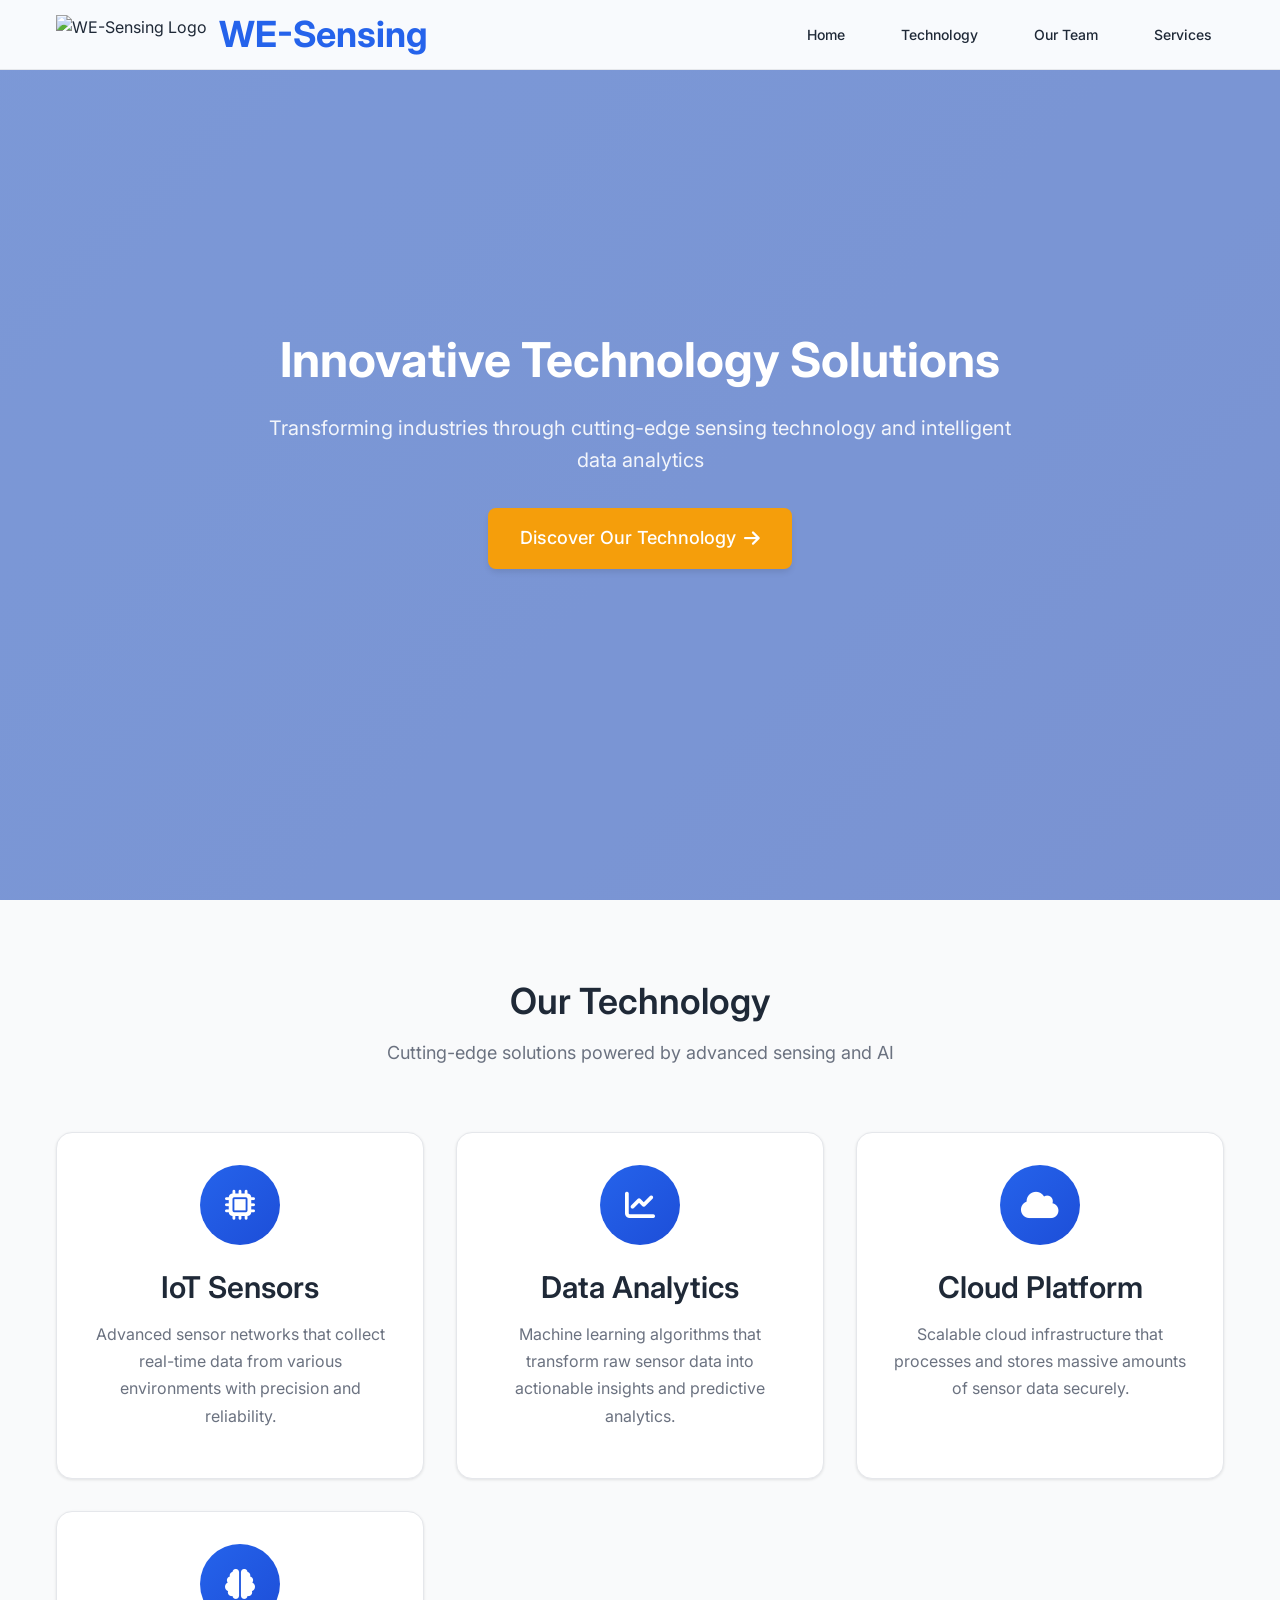
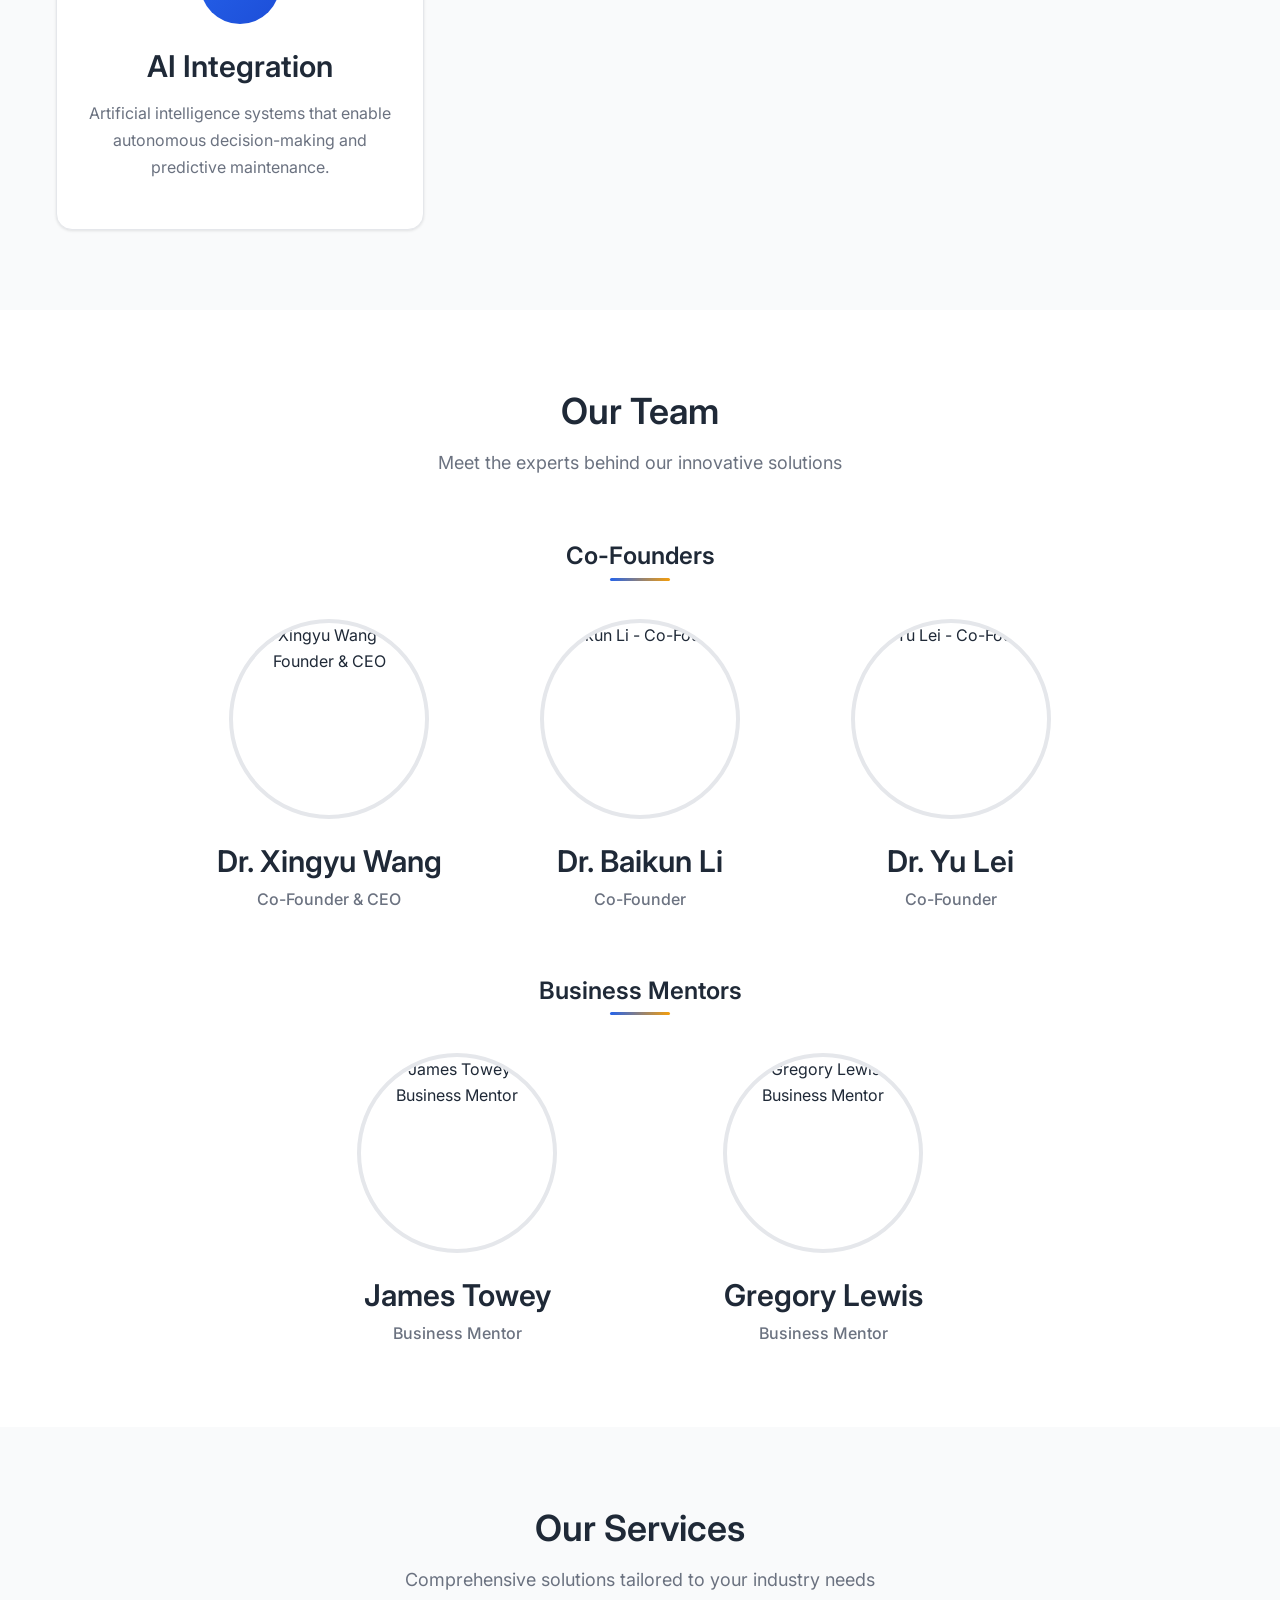
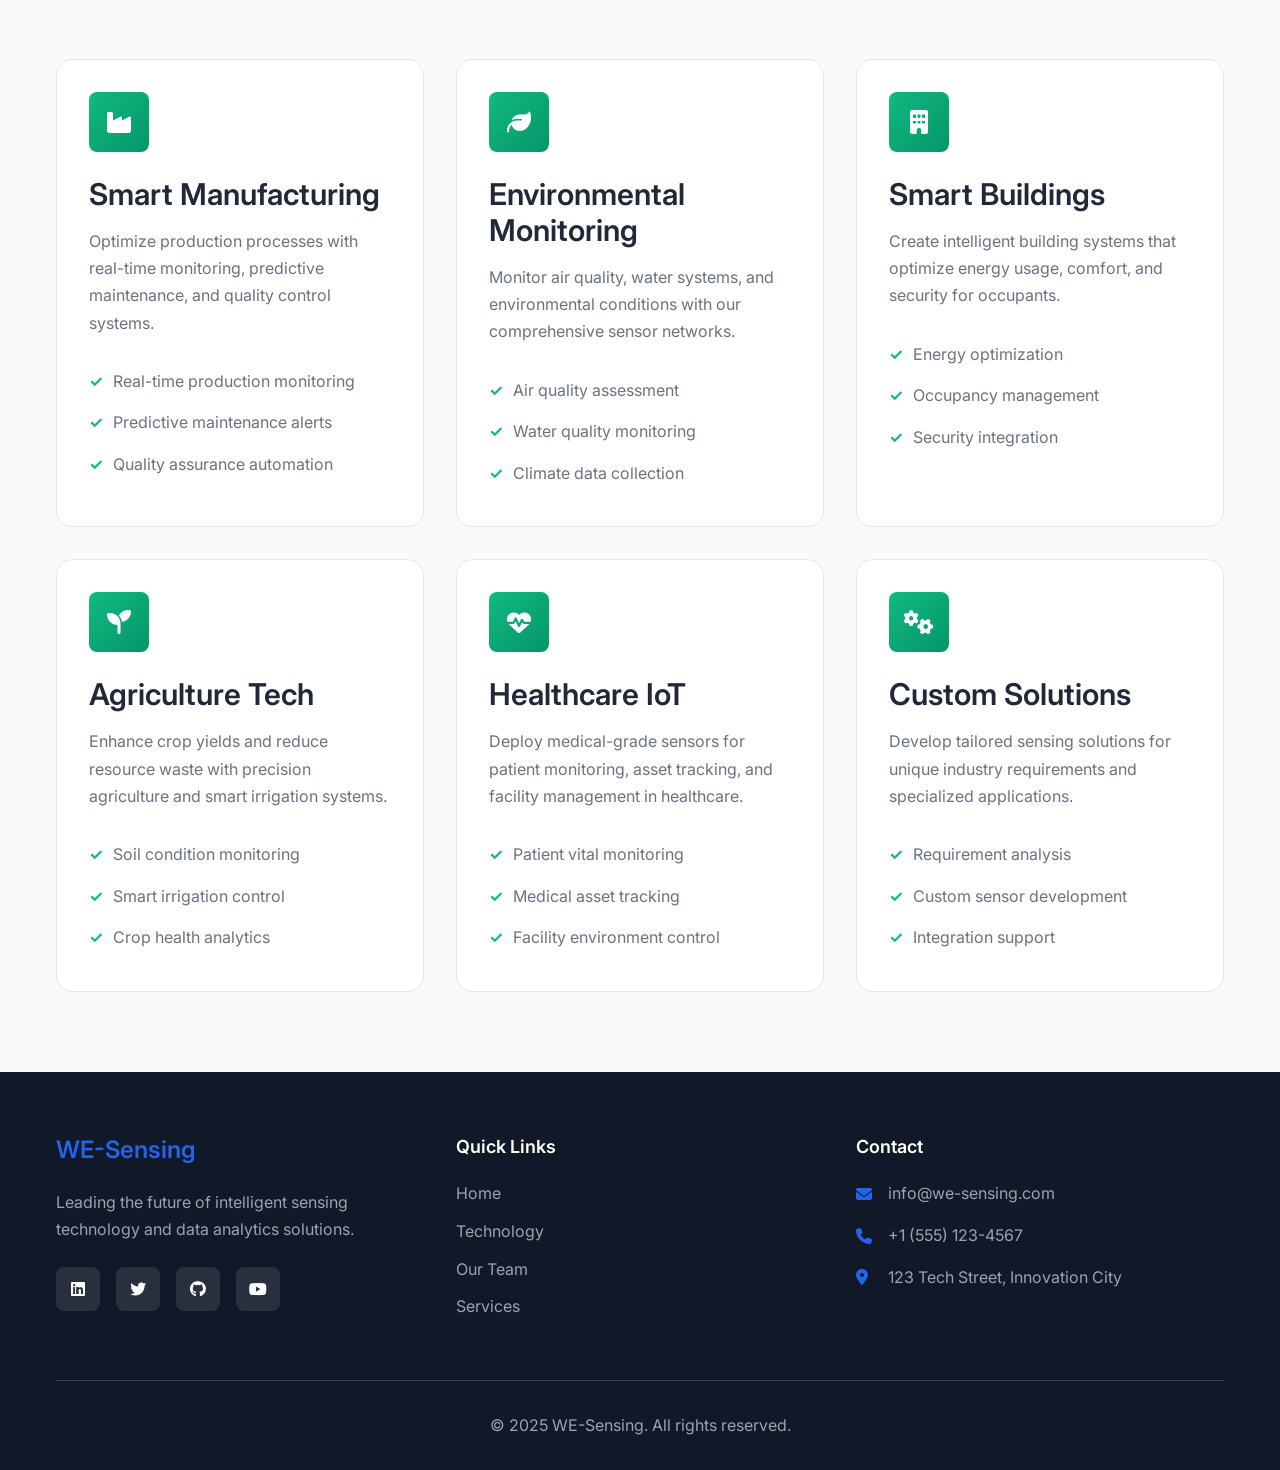
==== index.html @ c6d47afd "WE-Sensing Website First Version" ====
<!DOCTYPE html>
<html lang="en">
<head>
    <!-- Meta tags for responsive design and SEO -->
    <meta charset="UTF-8">
    <meta name="viewport" content="width=device-width, initial-scale=1.0">
    <meta name="description" content="Modern responsive website showcasing technology, team, and services">
    <title>WE-Sensing - Modern Technology Solutions</title>
    
    <!-- Google Fonts for modern typography -->
    <link rel="preconnect" href="https://fonts.googleapis.com">
    <link rel="preconnect" href="https://fonts.gstatic.com" crossorigin>
    <link href="https://fonts.googleapis.com/css2?family=Inter:wght@300;400;500;600;700&display=swap" rel="stylesheet">
    
    <!-- Font Awesome for icons -->
    <link rel="stylesheet" href="https://cdnjs.cloudflare.com/ajax/libs/font-awesome/6.4.0/css/all.min.css">
    
    <!-- Link to external CSS file -->
    <link rel="stylesheet" href="style.css">
</head>
<body>
    <!-- Sticky Navigation Header -->
    <header class="header" id="header">
        <nav class="nav">
            <!-- Logo/Brand with Image -->
            <div class="nav__logo">
                <img src="logo.png" alt="WE-Sensing Logo" class="nav__logo-image">
                <h2>WE-Sensing</h2>
            </div>
            
            <!-- Navigation Menu -->
            <ul class="nav__menu" id="nav-menu">
                <li class="nav__item">
                    <a href="#home" class="nav__link">Home</a>
                </li>
                <li class="nav__item">
                    <a href="#technology" class="nav__link">Technology</a>
                </li>
                <li class="nav__item">
                    <a href="#team" class="nav__link">Our Team</a>
                </li>
                <li class="nav__item">
                    <a href="#services" class="nav__link">Services</a>
                </li>
            </ul>
            
            <!-- Mobile hamburger menu toggle -->
            <div class="nav__toggle" id="nav-toggle">
                <i class="fas fa-bars"></i>
            </div>
        </nav>
    </header>

    <!-- Main Content -->
    <main class="main">
        <!-- Hero Section with Custom Background -->
        <section class="hero" id="home">
            <!-- Parallax background container with custom image -->
            <div class="hero__bg">
                <!-- Custom background image - replace background_img1.png with your preferred image -->
                <div class="hero__bg-image"></div>
            </div>
            
            <!-- Hero content overlay -->
            <div class="hero__content">
                <div class="hero__text">
                    <h1 class="hero__title">
                        Innovative Technology Solutions
                    </h1>
                    <p class="hero__subtitle">
                        Transforming industries through cutting-edge sensing technology and intelligent data analytics
                    </p>
                    <a href="#technology" class="hero__cta btn">
                        Discover Our Technology
                        <i class="fas fa-arrow-right"></i>
                    </a>
                </div>
            </div>
        </section>

        <!-- Technology Section -->
        <section class="technology section" id="technology">
            <div class="container">
                <!-- Section header -->
                <div class="section__header">
                    <h2 class="section__title">Our Technology</h2>
                    <p class="section__subtitle">
                        Cutting-edge solutions powered by advanced sensing and AI
                    </p>
                </div>
                
                <!-- Technology cards grid -->
                <div class="technology__grid">
                    <!-- Card 1: IoT Sensors -->
                    <div class="technology__card">
                        <div class="technology__icon">
                            <i class="fas fa-microchip"></i>
                        </div>
                        <h3 class="technology__title">IoT Sensors</h3>
                        <p class="technology__description">
                            Advanced sensor networks that collect real-time data from various environments with precision and reliability.
                        </p>
                    </div>
                    
                    <!-- Card 2: Data Analytics -->
                    <div class="technology__card">
                        <div class="technology__icon">
                            <i class="fas fa-chart-line"></i>
                        </div>
                        <h3 class="technology__title">Data Analytics</h3>
                        <p class="technology__description">
                            Machine learning algorithms that transform raw sensor data into actionable insights and predictive analytics.
                        </p>
                    </div>
                    
                    <!-- Card 3: Cloud Platform -->
                    <div class="technology__card">
                        <div class="technology__icon">
                            <i class="fas fa-cloud"></i>
                        </div>
                        <h3 class="technology__title">Cloud Platform</h3>
                        <p class="technology__description">
                            Scalable cloud infrastructure that processes and stores massive amounts of sensor data securely.
                        </p>
                    </div>
                    
                    <!-- Card 4: AI Integration -->
                    <div class="technology__card">
                        <div class="technology__icon">
                            <i class="fas fa-brain"></i>
                        </div>
                        <h3 class="technology__title">AI Integration</h3>
                        <p class="technology__description">
                            Artificial intelligence systems that enable autonomous decision-making and predictive maintenance.
                        </p>
                    </div>
                </div>
            </div>
        </section>

        <!-- Our Team Section with Updated Layout -->
        <section class="team section" id="team">
            <div class="container">
                <!-- Section header -->
                <div class="section__header">
                    <h2 class="section__title">Our Team</h2>
                    <p class="section__subtitle">
                        Meet the experts behind our innovative solutions
                    </p>
                </div>
                
                <!-- Co-Founders Row -->
                <div class="team__section">
                    <h3 class="team__section-title">Co-Founders</h3>
                    <div class="team__grid team__grid--founders">
                        <!-- Co-Founder 1 -->
                        <div class="team__member">
                            <div class="team__image">
                                <!-- Replace with actual co-founder photos -->
                                <img src="xingyu.png" 
                                     alt="Dr. Xingyu Wang - Co-Founder & CEO" class="team__photo">
                                <div class="team__overlay">
                                    <div class="team__bio">
                                        <p>Xingyu, the entrepreneurial lead, unites electrochemistry expertise with a focus on commercialization, advancing validation, partnerships, and market strategies.</p>
                                        <div class="team__social">
                                            <a href="#" aria-label="LinkedIn"><i class="fab fa-linkedin"></i></a>
                                            <a href="#" aria-label="Twitter"><i class="fab fa-twitter"></i></a>
                                        </div>
                                    </div>
                                </div>
                            </div>
                            <div class="team__info">
                                <h3 class="team__name">Dr. Xingyu Wang</h3>
                                <p class="team__role">Co-Founder & CEO</p>
                            </div>
                        </div>
                        
                        <!-- Co-Founder 2 -->
                        <div class="team__member">
                            <div class="team__image">
                                <img src="baikun.png" 
                                     alt="Baikun Li - Co-Founder" class="team__photo">
                                <div class="team__overlay">
                                    <div class="team__bio">
                                        <p>A technology lead with 20+ years in electrochemical applications for environmental systems, her pioneering work in interfaces and diagnostics underpins MAANS integration in real-world water and wastewater settings.</p>
                                        <div class="team__social">
                                            <a href="#" aria-label="LinkedIn"><i class="fab fa-linkedin"></i></a>
                                            <a href="#" aria-label="GitHub"><i class="fab fa-github"></i></a>
                                        </div>
                                    </div>
                                </div>
                            </div>
                            <div class="team__info">
                                <h3 class="team__name">Dr. Baikun Li</h3>
                                <p class="team__role">Co-Founder</p>
                            </div>
                        </div>
                        
                        <!-- Co-Founder 3 -->
                        <div class="team__member">
                            <div class="team__image">
                                <img src="yulei.png" 
                                     alt="Dr. Yu Lei - Co-Founder" class="team__photo">
                                <div class="team__overlay">
                                    <div class="team__bio">
                                        <p>Technological lead with 20+ years in electrochemical sensor design, whose expertise in materials, membranes, and miniaturization drives the platform’s core innovations.</p>
                                        <div class="team__social">
                                            <a href="#" aria-label="LinkedIn"><i class="fab fa-linkedin"></i></a>
                                            <a href="#" aria-label="Twitter"><i class="fab fa-twitter"></i></a>
                                        </div>
                                    </div>
                                </div>
                            </div>
                            <div class="team__info">
                                <h3 class="team__name">Dr. Yu Lei</h3>
                                <p class="team__role">Co-Founder</p>
                            </div>
                        </div>
                    </div>
                </div>
                
                <!-- Business Mentors Row -->
                <div class="team__section">
                    <h3 class="team__section-title">Business Mentors</h3>
                    <div class="team__grid team__grid--mentors">
                        <!-- Mentor 1 -->
                        <div class="team__member">
                            <div class="team__image">
                                <img src="jim.png" 
                                     alt="James Towey - Business Mentor" class="team__photo">
                                <div class="team__overlay">
                                    <div class="team__bio">
                                        <p>A 25+ year finance and M&A executive, he guides WE-Sensing strategy, scaling, and commercialization.</p>
                                        <div class="team__social">
                                            <a href="#" aria-label="LinkedIn"><i class="fab fa-linkedin"></i></a>
                                            <a href="#" aria-label="Twitter"><i class="fab fa-twitter"></i></a>
                                        </div>
                                    </div>
                                </div>
                            </div>
                            <div class="team__info">
                                <h3 class="team__name">James Towey</h3>
                                <p class="team__role">Business Mentor</p>
                            </div>
                        </div>
                        
                        <!-- Mentor 2 -->
                        <div class="team__member">
                            <div class="team__image">
                                <img src="greg.png" 
                                     alt="Gregory Lewis - Business Mentor" class="team__photo">
                                <div class="team__overlay">
                                    <div class="team__bio">
                                        <p>A finance and strategy executive with 25+ years in corporate development and FP&A, Greg leverages CFO and senior roles in water and cleantech to steer MAANS’s financial planning, risk management, and scalable growth.</p>
                                        <div class="team__social">
                                            <a href="#" aria-label="LinkedIn"><i class="fab fa-linkedin"></i></a>
                                            <a href="#" aria-label="ResearchGate"><i class="fab fa-researchgate"></i></a>
                                        </div>
                                    </div>
                                </div>
                            </div>
                            <div class="team__info">
                                <h3 class="team__name">Gregory Lewis</h3>
                                <p class="team__role">Business Mentor</p>
                            </div>
                        </div>
                    </div>
                </div>
            </div>
        </section>

        <!-- Services Section -->
        <section class="services section" id="services">
            <div class="container">
                <!-- Section header -->
                <div class="section__header">
                    <h2 class="section__title">Our Services</h2>
                    <p class="section__subtitle">
                        Comprehensive solutions tailored to your industry needs
                    </p>
                </div>
                
                <!-- Services grid -->
                <div class="services__grid">
                    <!-- Service 1: Smart Manufacturing -->
                    <div class="services__item">
                        <div class="services__icon">
                            <i class="fas fa-industry"></i>
                        </div>
                        <h3 class="services__title">Smart Manufacturing</h3>
                        <p class="services__description">
                            Optimize production processes with real-time monitoring, predictive maintenance, and quality control systems.
                        </p>
                        <ul class="services__features">
                            <li>Real-time production monitoring</li>
                            <li>Predictive maintenance alerts</li>
                            <li>Quality assurance automation</li>
                        </ul>
                    </div>
                    
                    <!-- Service 2: Environmental Monitoring -->
                    <div class="services__item">
                        <div class="services__icon">
                            <i class="fas fa-leaf"></i>
                        </div>
                        <h3 class="services__title">Environmental Monitoring</h3>
                        <p class="services__description">
                            Monitor air quality, water systems, and environmental conditions with our comprehensive sensor networks.
                        </p>
                        <ul class="services__features">
                            <li>Air quality assessment</li>
                            <li>Water quality monitoring</li>
                            <li>Climate data collection</li>
                        </ul>
                    </div>
                    
                    <!-- Service 3: Smart Buildings -->
                    <div class="services__item">
                        <div class="services__icon">
                            <i class="fas fa-building"></i>
                        </div>
                        <h3 class="services__title">Smart Buildings</h3>
                        <p class="services__description">
                            Create intelligent building systems that optimize energy usage, comfort, and security for occupants.
                        </p>
                        <ul class="services__features">
                            <li>Energy optimization</li>
                            <li>Occupancy management</li>
                            <li>Security integration</li>
                        </ul>
                    </div>
                    
                    <!-- Service 4: Agriculture Tech -->
                    <div class="services__item">
                        <div class="services__icon">
                            <i class="fas fa-seedling"></i>
                        </div>
                        <h3 class="services__title">Agriculture Tech</h3>
                        <p class="services__description">
                            Enhance crop yields and reduce resource waste with precision agriculture and smart irrigation systems.
                        </p>
                        <ul class="services__features">
                            <li>Soil condition monitoring</li>
                            <li>Smart irrigation control</li>
                            <li>Crop health analytics</li>
                        </ul>
                    </div>
                    
                    <!-- Service 5: Healthcare IoT -->
                    <div class="services__item">
                        <div class="services__icon">
                            <i class="fas fa-heartbeat"></i>
                        </div>
                        <h3 class="services__title">Healthcare IoT</h3>
                        <p class="services__description">
                            Deploy medical-grade sensors for patient monitoring, asset tracking, and facility management in healthcare.
                        </p>
                        <ul class="services__features">
                            <li>Patient vital monitoring</li>
                            <li>Medical asset tracking</li>
                            <li>Facility environment control</li>
                        </ul>
                    </div>
                    
                    <!-- Service 6: Custom Solutions -->
                    <div class="services__item">
                        <div class="services__icon">
                            <i class="fas fa-cogs"></i>
                        </div>
                        <h3 class="services__title">Custom Solutions</h3>
                        <p class="services__description">
                            Develop tailored sensing solutions for unique industry requirements and specialized applications.
                        </p>
                        <ul class="services__features">
                            <li>Requirement analysis</li>
                            <li>Custom sensor development</li>
                            <li>Integration support</li>
                        </ul>
                    </div>
                </div>
            </div>
        </section>
    </main>

    <!-- Footer -->
    <footer class="footer">
        <div class="container">
            <div class="footer__content">
                <!-- Company Info -->
                <div class="footer__section">
                    <h3 class="footer__title">WE-Sensing</h3>
                    <p class="footer__description">
                        Leading the future of intelligent sensing technology and data analytics solutions.
                    </p>
                    <!-- Social Media Links -->
                    <div class="footer__social">
                        <a href="#" class="footer__social-link" aria-label="LinkedIn">
                            <i class="fab fa-linkedin"></i>
                        </a>
                        <a href="#" class="footer__social-link" aria-label="Twitter">
                            <i class="fab fa-twitter"></i>
                        </a>
                        <a href="#" class="footer__social-link" aria-label="GitHub">
                            <i class="fab fa-github"></i>
                        </a>
                        <a href="#" class="footer__social-link" aria-label="YouTube">
                            <i class="fab fa-youtube"></i>
                        </a>
                    </div>
                </div>
                
                <!-- Quick Links -->
                <div class="footer__section">
                    <h4 class="footer__subtitle">Quick Links</h4>
                    <ul class="footer__links">
                        <li><a href="#home" class="footer__link">Home</a></li>
                        <li><a href="#technology" class="footer__link">Technology</a></li>
                        <li><a href="#team" class="footer__link">Our Team</a></li>
                        <li><a href="#services" class="footer__link">Services</a></li>
                    </ul>
                </div>
                
                <!-- Contact Info -->
                <div class="footer__section">
                    <h4 class="footer__subtitle">Contact</h4>
                    <ul class="footer__contact">
                        <li>
                            <i class="fas fa-envelope"></i>
                            <span>info@we-sensing.com</span>
                        </li>
                        <li>
                            <i class="fas fa-phone"></i>
                            <span>+1 (555) 123-4567</span>
                        </li>
                        <li>
                            <i class="fas fa-map-marker-alt"></i>
                            <span>123 Tech Street, Innovation City</span>
                        </li>
                    </ul>
                </div>
            </div>
            
            <!-- Copyright -->
            <div class="footer__bottom">
                <p class="footer__copyright">
                    &copy; 2025 WE-Sensing. All rights reserved.
                </p>
            </div>
        </div>
    </footer>

    <!-- Scroll to top button -->
    <button class="scroll-top" id="scroll-top" aria-label="Scroll to top">
        <i class="fas fa-chevron-up"></i>
    </button>

    <!-- Link to external JavaScript file -->
    <script src="script.js"></script>
</body>
</html>
---- style.css ----
/* ==========================================================================
   STYLE.CSS - Modern Responsive Website Styles
   ========================================================================== */

/* CSS Reset and Base Styles
   ========================================================================== */

/* Universal box-sizing and reset */
*,
*::before,
*::after {
    box-sizing: border-box;
    margin: 0;
    padding: 0;
}

/* Root variables for consistent theming */
:root {
    /* Color Palette */
    --primary-color: #2563eb;
    --primary-dark: #1d4ed8;
    --secondary-color: #f59e0b;
    --accent-color: #10b981;
    --text-primary: #1f2937;
    --text-secondary: #6b7280;
    --text-light: #9ca3af;
    --background-light: #ffffff;
    --background-gray: #f9fafb;
    --background-dark: #111827;
    --border-color: #e5e7eb;
    --shadow-light: 0 1px 3px 0 rgba(0, 0, 0, 0.1);
    --shadow-medium: 0 4px 6px -1px rgba(0, 0, 0, 0.1);
    --shadow-large: 0 20px 25px -5px rgba(0, 0, 0, 0.1);
    
    /* Typography */
    --font-family: 'Inter', -apple-system, BlinkMacSystemFont, 'Segoe UI', Roboto, sans-serif;
    --font-size-xs: 0.75rem;
    --font-size-sm: 0.875rem;
    --font-size-base: 1rem;
    --font-size-lg: 1.125rem;
    --font-size-xl: 1.25rem;
    --font-size-2xl: 1.5rem;
    --font-size-3xl: 1.875rem;
    --font-size-4xl: 2.25rem;
    --font-size-5xl: 3rem;
    
    /* Spacing */
    --spacing-1: 0.25rem;
    --spacing-2: 0.5rem;
    --spacing-3: 0.75rem;
    --spacing-4: 1rem;
    --spacing-5: 1.25rem;
    --spacing-6: 1.5rem;
    --spacing-8: 2rem;
    --spacing-10: 2.5rem;
    --spacing-12: 3rem;
    --spacing-16: 4rem;
    --spacing-20: 5rem;
    
    /* Layout */
    --max-width: 1200px;
    --header-height: 70px;
    --border-radius: 0.5rem;
    --border-radius-lg: 1rem;
    
    /* Transitions */
    --transition-fast: 0.15s ease-in-out;
    --transition-normal: 0.3s ease-in-out;
    --transition-slow: 0.5s ease-in-out;
}

/* Base HTML and Body Styles */
html {
    scroll-behavior: smooth;
    font-size: 16px;
}

body {
    font-family: var(--font-family);
    font-size: var(--font-size-base);
    line-height: 1.6;
    color: var(--text-primary);
    background-color: var(--background-light);
    overflow-x: hidden;
}

/* Typography
   ========================================================================== */

h1, h2, h3, h4, h5, h6 {
    font-weight: 600;
    line-height: 1.2;
    margin-bottom: var(--spacing-4);
}

h1 { font-size: var(--font-size-5xl); }
h2 { font-size: var(--font-size-4xl); }
h3 { font-size: var(--font-size-3xl); }
h4 { font-size: var(--font-size-2xl); }
h5 { font-size: var(--font-size-xl); }
h6 { font-size: var(--font-size-lg); }

p {
    margin-bottom: var(--spacing-4);
    color: var(--text-secondary);
}

a {
    color: var(--primary-color);
    text-decoration: none;
    transition: all var(--transition-fast);
}

a:hover {
    color: var(--primary-dark);
}

/* Utility Classes
   ========================================================================== */

.container {
    max-width: var(--max-width);
    margin: 0 auto;
    padding: 0 var(--spacing-4);
}

.section {
    padding: var(--spacing-20) 0;
}

.section:nth-child(even) {
    background-color: var(--background-gray);
}

.section__header {
    text-align: center;
    margin-bottom: var(--spacing-16);
}

.section__title {
    color: var(--text-primary);
    margin-bottom: var(--spacing-4);
}

.section__subtitle {
    font-size: var(--font-size-lg);
    color: var(--text-secondary);
    max-width: 600px;
    margin: 0 auto;
}

.btn {
    display: inline-flex;
    align-items: center;
    gap: var(--spacing-2);
    padding: var(--spacing-3) var(--spacing-6);
    background-color: var(--primary-color);
    color: white;
    border: none;
    border-radius: var(--border-radius);
    font-weight: 500;
    font-size: var(--font-size-base);
    cursor: pointer;
    transition: all var(--transition-normal);
    box-shadow: var(--shadow-medium);
}

.btn:hover {
    background-color: var(--primary-dark);
    transform: translateY(-2px);
    box-shadow: var(--shadow-large);
    color: white;
}

/* Header and Navigation
   ========================================================================== */

.header {
    position: fixed;
    top: 0;
    left: 0;
    width: 100%;
    height: var(--header-height);
    background-color: rgba(255, 255, 255, 0.95);
    backdrop-filter: blur(10px);
    border-bottom: 1px solid var(--border-color);
    z-index: 1000;
    transition: all var(--transition-normal);
}

.header.scrolled {
    box-shadow: var(--shadow-medium);
}

.nav {
    display: flex;
    align-items: center;
    justify-content: space-between;
    height: 100%;
    max-width: var(--max-width);
    margin: 0 auto;
    padding: 0 var(--spacing-4);
}

.nav__logo {
    display: flex;
    align-items: center;
    gap: var(--spacing-3);
}

.nav__logo h2 {
    color: var(--primary-color);
    font-weight: 700;
    margin: 0;
}

/* NEW: Logo image styling */
.nav__logo-image {
    height: 40px;
    width: auto;
    object-fit: contain;
    transition: all var(--transition-fast);
}

.nav__menu {
    display: flex;
    list-style: none;
    gap: var(--spacing-8);
}

.nav__link {
    color: var(--text-primary);
    font-weight: 500;
    font-size: var(--font-size-sm);
    padding: var(--spacing-2) var(--spacing-3);
    border-radius: var(--border-radius);
    transition: all var(--transition-fast);
    position: relative;
}

.nav__link:hover {
    color: var(--primary-color);
    background-color: rgba(37, 99, 235, 0.1);
}

.nav__link::after {
    content: '';
    position: absolute;
    bottom: -5px;
    left: 50%;
    width: 0;
    height: 2px;
    background-color: var(--primary-color);
    transition: all var(--transition-fast);
    transform: translateX(-50%);
}

.nav__link:hover::after {
    width: 100%;
}

.nav__toggle {
    display: none;
    flex-direction: column;
    cursor: pointer;
    padding: var(--spacing-2);
    border-radius: var(--border-radius);
    transition: all var(--transition-fast);
}

.nav__toggle:hover {
    background-color: var(--background-gray);
}

.nav__toggle i {
    font-size: var(--font-size-lg);
    color: var(--text-primary);
}

/* Hero Section
   ========================================================================== */

.hero {
    position: relative;
    height: 100vh;
    display: flex;
    align-items: center;
    justify-content: center;
    overflow: hidden;
}

.hero__bg {
    position: absolute;
    top: 0;
    left: 0;
    width: 100%;
    height: 100%;
    z-index: -2;
}

.hero__bg-image {
    width: 100%;
    height: 100%;
    /* FIXED: Improved background image implementation with fallbacks */
    background-image: url('background_img1.png');
    background-size: cover;
    background-position: center;
    background-repeat: no-repeat;
    background-attachment: fixed; /* Parallax effect */
    filter: brightness(0.7);
    transition: transform var(--transition-slow);
    position: relative;
}

/* Add overlay as a pseudo-element for better control */
.hero__bg-image::after {
    content: '';
    position: absolute;
    top: 0;
    left: 0;
    width: 100%;
    height: 100%;
    background: linear-gradient(135deg, rgba(37, 99, 235, 0.4) 0%, rgba(29, 78, 216, 0.4) 100%);
    pointer-events: none;
}

.hero__bg::after {
    content: '';
    position: absolute;
    top: 0;
    left: 0;
    width: 100%;
    height: 100%;
    background: rgba(37, 99, 235, 0.3);
    z-index: -1;
}

.hero__content {
    text-align: center;
    color: white;
    max-width: 800px;
    padding: 0 var(--spacing-4);
}

.hero__title {
    font-size: var(--font-size-5xl);
    font-weight: 700;
    margin-bottom: var(--spacing-6);
    animation: fadeInUp 1s ease-out;
}

.hero__subtitle {
    font-size: var(--font-size-xl);
    margin-bottom: var(--spacing-8);
    color: rgba(255, 255, 255, 0.9);
    animation: fadeInUp 1s ease-out 0.2s both;
}

.hero__cta {
    animation: fadeInUp 1s ease-out 0.4s both;
    background-color: var(--secondary-color);
    font-size: var(--font-size-lg);
    padding: var(--spacing-4) var(--spacing-8);
}

.hero__cta:hover {
    background-color: #d97706;
    transform: translateY(-3px);
}

/* Technology Section
   ========================================================================== */

.technology__grid {
    display: grid;
    grid-template-columns: repeat(auto-fit, minmax(280px, 1fr));
    gap: var(--spacing-8);
}

.technology__card {
    background: var(--background-light);
    padding: var(--spacing-8);
    border-radius: var(--border-radius-lg);
    text-align: center;
    box-shadow: var(--shadow-light);
    border: 1px solid var(--border-color);
    transition: all var(--transition-normal);
    position: relative;
    overflow: hidden;
}

.technology__card::before {
    content: '';
    position: absolute;
    top: 0;
    left: -100%;
    width: 100%;
    height: 100%;
    background: linear-gradient(90deg, transparent, rgba(37, 99, 235, 0.1), transparent);
    transition: left 0.6s ease;
}

.technology__card:hover {
    transform: translateY(-10px);
    box-shadow: var(--shadow-large);
    border-color: var(--primary-color);
}

.technology__card:hover::before {
    left: 100%;
}

.technology__icon {
    width: 80px;
    height: 80px;
    margin: 0 auto var(--spacing-6);
    background: linear-gradient(135deg, var(--primary-color), var(--primary-dark));
    border-radius: 50%;
    display: flex;
    align-items: center;
    justify-content: center;
    transition: all var(--transition-normal);
}

.technology__icon i {
    font-size: var(--font-size-3xl);
    color: white;
}

.technology__card:hover .technology__icon {
    transform: scale(1.1) rotate(5deg);
}

.technology__title {
    color: var(--text-primary);
    margin-bottom: var(--spacing-4);
}

.technology__description {
    color: var(--text-secondary);
    line-height: 1.7;
}

/* Team Section with Updated Layout
   ========================================================================== */

/* NEW: Team section styling for separated groups */
.team__section {
    margin-bottom: var(--spacing-16);
}

.team__section:last-child {
    margin-bottom: 0;
}

.team__section-title {
    text-align: center;
    color: var(--text-primary);
    font-size: var(--font-size-2xl);
    margin-bottom: var(--spacing-12);
    position: relative;
}

.team__section-title::after {
    content: '';
    position: absolute;
    bottom: -10px;
    left: 50%;
    transform: translateX(-50%);
    width: 60px;
    height: 3px;
    background: linear-gradient(90deg, var(--primary-color), var(--secondary-color));
    border-radius: 2px;
}

.team__grid {
    display: grid;
    gap: var(--spacing-8);
}

/* NEW: Founders grid - 3 columns */
.team__grid--founders {
    grid-template-columns: repeat(auto-fit, minmax(250px, 1fr));
    max-width: 900px;
    margin: 0 auto;
}

/* NEW: Mentors grid - 2 columns centered */
.team__grid--mentors {
    grid-template-columns: repeat(auto-fit, minmax(300px, 1fr));
    max-width: 700px;
    margin: 0 auto;
}

.team__member {
    text-align: center;
    transition: all var(--transition-normal);
}

.team__image {
    position: relative;
    width: 200px;
    height: 200px;
    margin: 0 auto var(--spacing-6);
    border-radius: 50%;
    overflow: hidden;
    border: 4px solid var(--border-color);
    transition: all var(--transition-normal);
}

.team__photo {
    width: 100%;
    height: 100%;
    object-fit: cover;
    transition: all var(--transition-normal);
}

.team__overlay {
    position: absolute;
    top: 0;
    left: 0;
    width: 100%;
    height: 100%;
    background: linear-gradient(135deg, var(--primary-color), var(--primary-dark));
    display: flex;
    align-items: center;
    justify-content: center;
    opacity: 0;
    transition: all var(--transition-normal);
}

.team__bio {
    padding: var(--spacing-4);
    text-align: center;
    color: white;
    transform: translateY(20px);
    transition: all var(--transition-normal);
}

.team__bio p {
    font-size: var(--font-size-sm);
    margin-bottom: var(--spacing-4);
    color: rgba(255, 255, 255, 0.9);
}

.team__social {
    display: flex;
    justify-content: center;
    gap: var(--spacing-3);
}

.team__social a {
    width: 36px;
    height: 36px;
    background: rgba(255, 255, 255, 0.2);
    border-radius: 50%;
    display: flex;
    align-items: center;
    justify-content: center;
    color: white;
    transition: all var(--transition-fast);
}

.team__social a:hover {
    background: white;
    color: var(--primary-color);
    transform: scale(1.1);
}

.team__member:hover .team__image {
    border-color: var(--primary-color);
    transform: scale(1.05);
}

.team__member:hover .team__overlay {
    opacity: 1;
}

.team__member:hover .team__bio {
    transform: translateY(0);
}

.team__name {
    color: var(--text-primary);
    margin-bottom: var(--spacing-2);
}

.team__role {
    color: var(--text-secondary);
    font-weight: 500;
    margin: 0;
}

/* Services Section
   ========================================================================== */

.services__grid {
    display: grid;
    grid-template-columns: repeat(auto-fit, minmax(350px, 1fr));
    gap: var(--spacing-8);
}

.services__item {
    background: var(--background-light);
    padding: var(--spacing-8);
    border-radius: var(--border-radius-lg);
    border: 1px solid var(--border-color);
    transition: all var(--transition-normal);
    position: relative;
    overflow: hidden;
}

.services__item::before {
    content: '';
    position: absolute;
    top: 0;
    left: 0;
    width: 100%;
    height: 4px;
    background: linear-gradient(90deg, var(--primary-color), var(--secondary-color));
    transform: scaleX(0);
    transform-origin: left;
    transition: transform var(--transition-normal);
}

.services__item:hover {
    transform: translateY(-5px);
    box-shadow: var(--shadow-large);
    border-color: var(--primary-color);
}

.services__item:hover::before {
    transform: scaleX(1);
}

.services__icon {
    width: 60px;
    height: 60px;
    background: linear-gradient(135deg, var(--accent-color), #059669);
    border-radius: var(--border-radius);
    display: flex;
    align-items: center;
    justify-content: center;
    margin-bottom: var(--spacing-6);
    transition: all var(--transition-normal);
}

.services__icon i {
    font-size: var(--font-size-2xl);
    color: white;
}

.services__item:hover .services__icon {
    transform: scale(1.1) rotate(-5deg);
}

.services__title {
    color: var(--text-primary);
    margin-bottom: var(--spacing-4);
}

.services__description {
    color: var(--text-secondary);
    margin-bottom: var(--spacing-6);
    line-height: 1.7;
}

.services__features {
    list-style: none;
}

.services__features li {
    padding: var(--spacing-2) 0;
    color: var(--text-secondary);
    position: relative;
    padding-left: var(--spacing-6);
}

.services__features li::before {
    content: '✓';
    position: absolute;
    left: 0;
    color: var(--accent-color);
    font-weight: bold;
}

/* Footer
   ========================================================================== */

.footer {
    background-color: var(--background-dark);
    color: white;
    padding: var(--spacing-16) 0 var(--spacing-8);
}

.footer__content {
    display: grid;
    grid-template-columns: repeat(auto-fit, minmax(250px, 1fr));
    gap: var(--spacing-8);
    margin-bottom: var(--spacing-12);
}

.footer__section h3,
.footer__section h4 {
    margin-bottom: var(--spacing-6);
}

.footer__title {
    color: var(--primary-color);
    font-size: var(--font-size-2xl);
}

.footer__subtitle {
    color: white;
    font-size: var(--font-size-lg);
}

.footer__description {
    color: #9ca3af;
    line-height: 1.7;
    margin-bottom: var(--spacing-6);
}

.footer__social {
    display: flex;
    gap: var(--spacing-4);
}

.footer__social-link {
    width: 44px;
    height: 44px;
    background-color: rgba(255, 255, 255, 0.1);
    border-radius: var(--border-radius);
    display: flex;
    align-items: center;
    justify-content: center;
    color: white;
    transition: all var(--transition-fast);
}

.footer__social-link:hover {
    background-color: var(--primary-color);
    transform: translateY(-2px);
    color: white;
}

.footer__links {
    list-style: none;
}

.footer__links li {
    margin-bottom: var(--spacing-3);
}

.footer__link {
    color: #9ca3af;
    transition: all var(--transition-fast);
}

.footer__link:hover {
    color: var(--primary-color);
    padding-left: var(--spacing-2);
}

.footer__contact {
    list-style: none;
}

.footer__contact li {
    display: flex;
    align-items: center;
    gap: var(--spacing-3);
    margin-bottom: var(--spacing-4);
    color: #9ca3af;
}

.footer__contact i {
    color: var(--primary-color);
    width: 20px;
}

.footer__bottom {
    border-top: 1px solid #374151;
    padding-top: var(--spacing-8);
    text-align: center;
}

.footer__copyright {
    color: #9ca3af;
    margin: 0;
}

/* Scroll to Top Button
   ========================================================================== */

.scroll-top {
    position: fixed;
    bottom: var(--spacing-8);
    right: var(--spacing-8);
    width: 50px;
    height: 50px;
    background-color: var(--primary-color);
    color: white;
    border: none;
    border-radius: 50%;
    cursor: pointer;
    display: flex;
    align-items: center;
    justify-content: center;
    font-size: var(--font-size-lg);
    box-shadow: var(--shadow-large);
    transform: translateY(100px);
    opacity: 0;
    transition: all var(--transition-normal);
    z-index: 1000;
}

.scroll-top.visible {
    transform: translateY(0);
    opacity: 1;
}

.scroll-top:hover {
    background-color: var(--primary-dark);
    transform: translateY(-5px);
}

/* Animations
   ========================================================================== */

@keyframes fadeInUp {
    from {
        opacity: 0;
        transform: translateY(30px);
    }
    to {
        opacity: 1;
        transform: translateY(0);
    }
}

@keyframes fadeIn {
    from { opacity: 0; }
    to { opacity: 1; }
}

/* Responsive Design
   ========================================================================== */

/* Tablet Styles */
@media (max-width: 768px) {
    :root {
        --font-size-5xl: 2.5rem;
        --font-size-4xl: 2rem;
        --font-size-3xl: 1.5rem;
        --spacing-20: 3rem;
        --spacing-16: 2.5rem;
    }
    
    /* NEW: Logo responsive styling */
    .nav__logo-image {
        height: 32px;
    }
    
    .nav__logo h2 {
        font-size: var(--font-size-lg);
    }
    
    .nav__menu {
        position: fixed;
        top: var(--header-height);
        left: -100%;
        width: 100%;
        height: calc(100vh - var(--header-height));
        background-color: rgba(255, 255, 255, 0.98);
        backdrop-filter: blur(10px);
        flex-direction: column;
        justify-content: flex-start;
        align-items: center;
        padding-top: var(--spacing-8);
        gap: var(--spacing-6);
        transition: left var(--transition-normal);
        z-index: 999;
    }
    
    .nav__menu.active {
        left: 0;
    }
    
    .nav__link {
        font-size: var(--font-size-lg);
        padding: var(--spacing-4) var(--spacing-6);
    }
    
    .nav__toggle {
        display: flex;
    }
    
    .hero__title {
        font-size: var(--font-size-4xl);
    }
    
    .hero__subtitle {
        font-size: var(--font-size-lg);
    }
    
    .technology__grid {
        grid-template-columns: 1fr;
        gap: var(--spacing-6);
    }
    
    /* NEW: Team responsive styling */
    .team__grid--founders {
        grid-template-columns: 1fr;
        max-width: 400px;
    }
    
    .team__grid--mentors {
        grid-template-columns: 1fr;
        max-width: 400px;
    }
    
    .team__section {
        margin-bottom: var(--spacing-12);
    }
    
    .services__grid {
        grid-template-columns: 1fr;
        gap: var(--spacing-6);
    }
    
    .footer__content {
        grid-template-columns: 1fr;
        gap: var(--spacing-8);
        text-align: center;
    }
}

/* Mobile Styles */
@media (max-width: 480px) {
    :root {
        --spacing-20: 2rem;
        --spacing-16: 2rem;
        --spacing-12: 1.5rem;
        --spacing-8: 1rem;
    }
    
    .container {
        padding: 0 var(--spacing-3);
    }
    
    /* NEW: Mobile logo styling */
    .nav__logo-image {
        height: 28px;
    }
    
    .nav__logo h2 {
        font-size: var(--font-size-base);
    }
    
    .nav__logo {
        gap: var(--spacing-2);
    }
    
    .hero__title {
        font-size: var(--font-size-3xl);
    }
    
    .hero__subtitle {
        font-size: var(--font-size-base);
    }
    
    .hero__cta {
        padding: var(--spacing-3) var(--spacing-6);
        font-size: var(--font-size-base);
    }
    
    .technology__card,
    .services__item {
        padding: var(--spacing-6);
    }
    
    /* NEW: Mobile team styling */
    .team__image {
        width: 150px;
        height: 150px;
    }
    
    .team__section-title {
        font-size: var(--font-size-xl);
        margin-bottom: var(--spacing-8);
    }
    
    .scroll-top {
        bottom: var(--spacing-4);
        right: var(--spacing-4);
        width: 45px;
        height: 45px;
    }
}

/* Accessibility Improvements
   ========================================================================== */

/* Focus states for keyboard navigation */
.nav__link:focus,
.btn:focus,
.scroll-top:focus {
    outline: 2px solid var(--primary-color);
    outline-offset: 2px;
}

/* Reduced motion for users who prefer it */
@media (prefers-reduced-motion: reduce) {
    html {
        scroll-behavior: auto;
    }
    
    *,
    *::before,
    *::after {
        animation-duration: 0.01ms !important;
        animation-iteration-count: 1 !important;
        transition-duration: 0.01ms !important;
    }
    
    /* FIXED: Mobile background attachment fix */
    .hero__bg-image {
        background-attachment: scroll;
    }
}

/* High contrast mode support */
@media (prefers-contrast: high) {
    :root {
        --shadow-light: 0 2px 4px 0 rgba(0, 0, 0, 0.3);
        --shadow-medium: 0 4px 8px 0 rgba(0, 0, 0, 0.3);
        --shadow-large: 0 8px 16px 0 rgba(0, 0, 0, 0.3);
    }
}
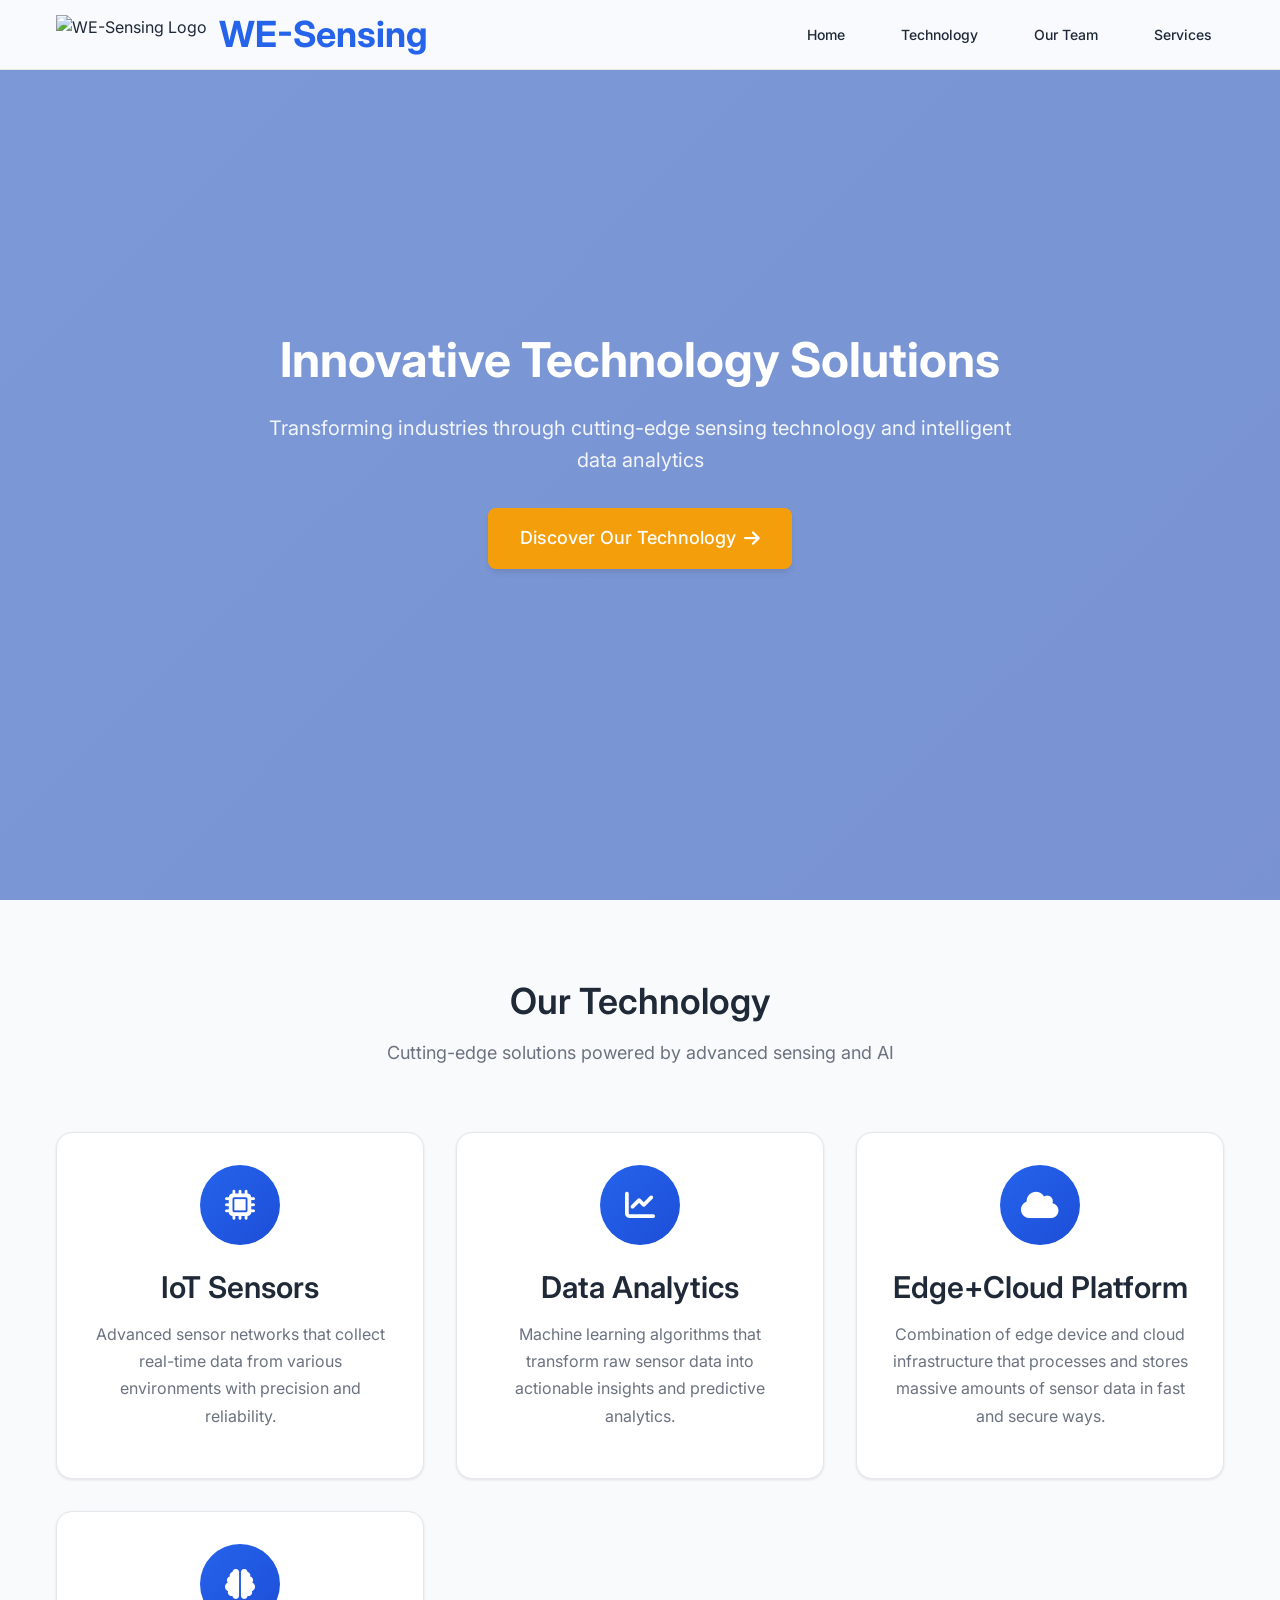
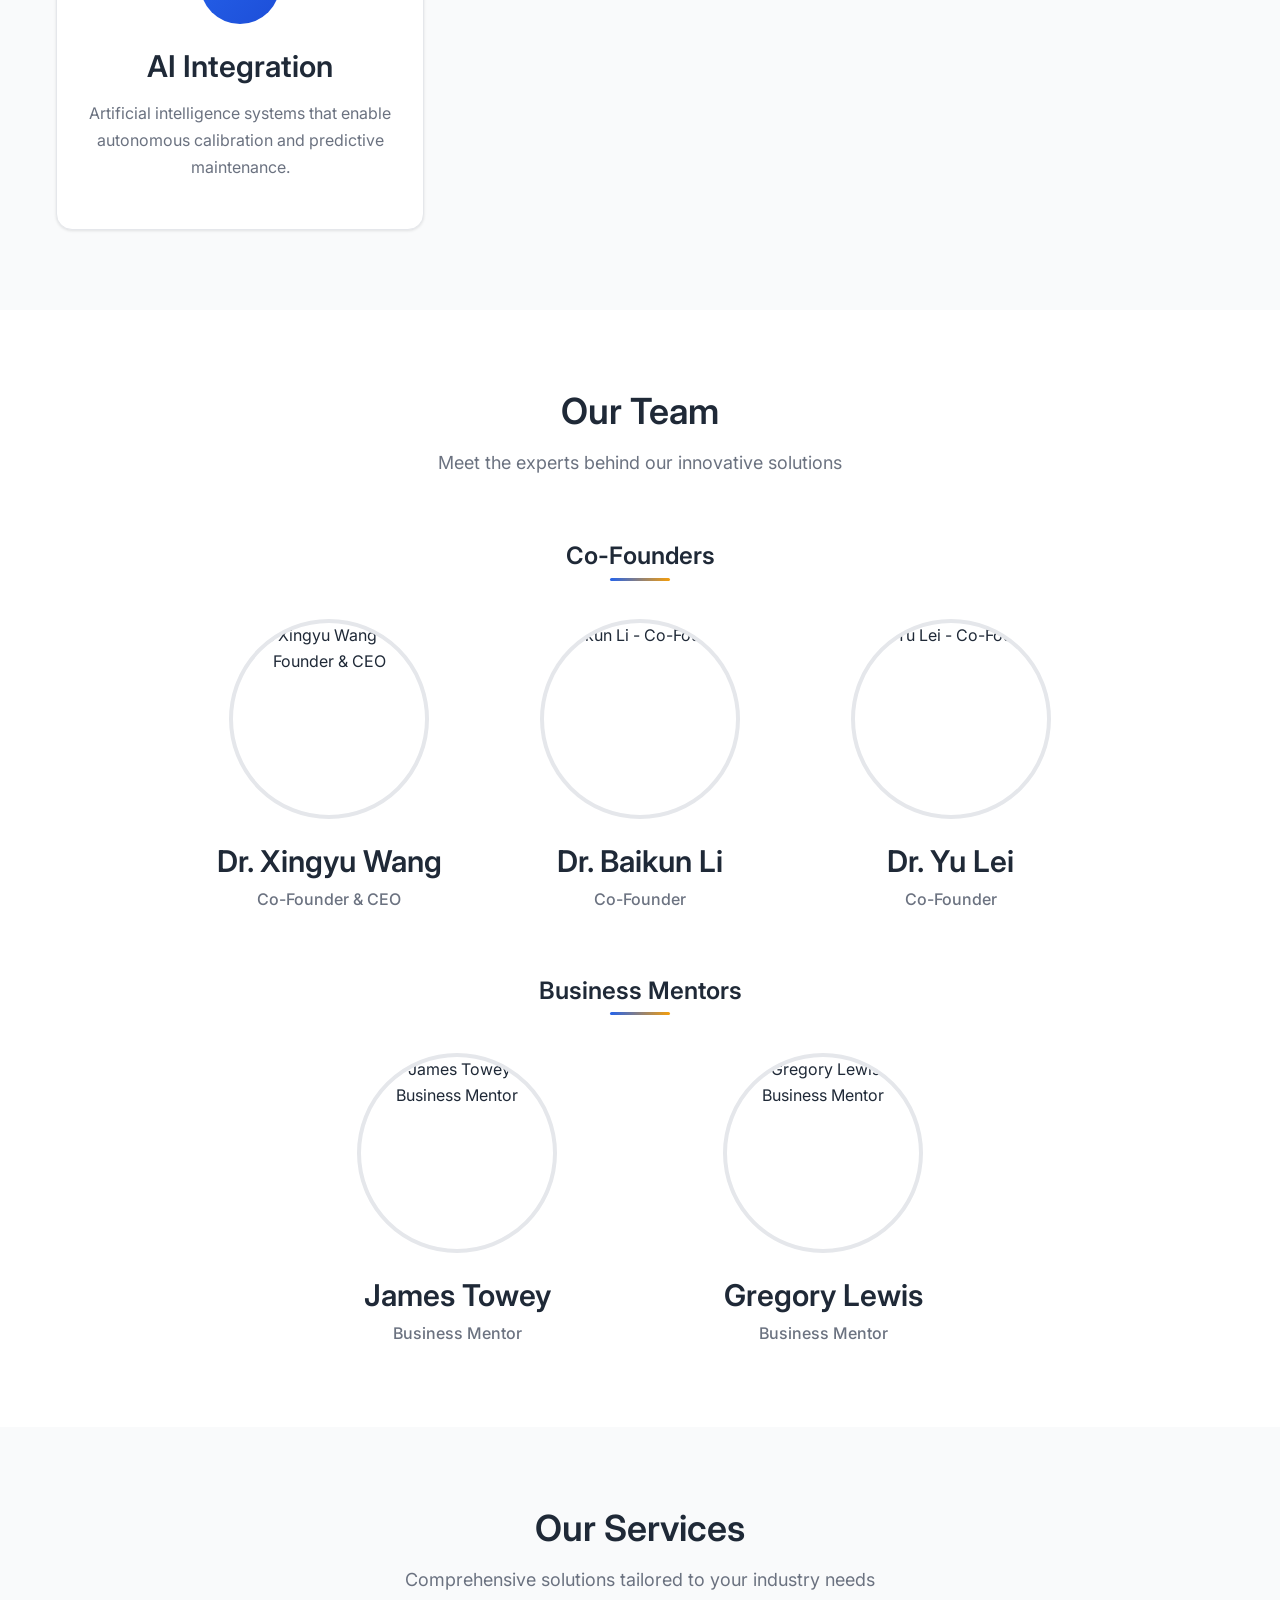
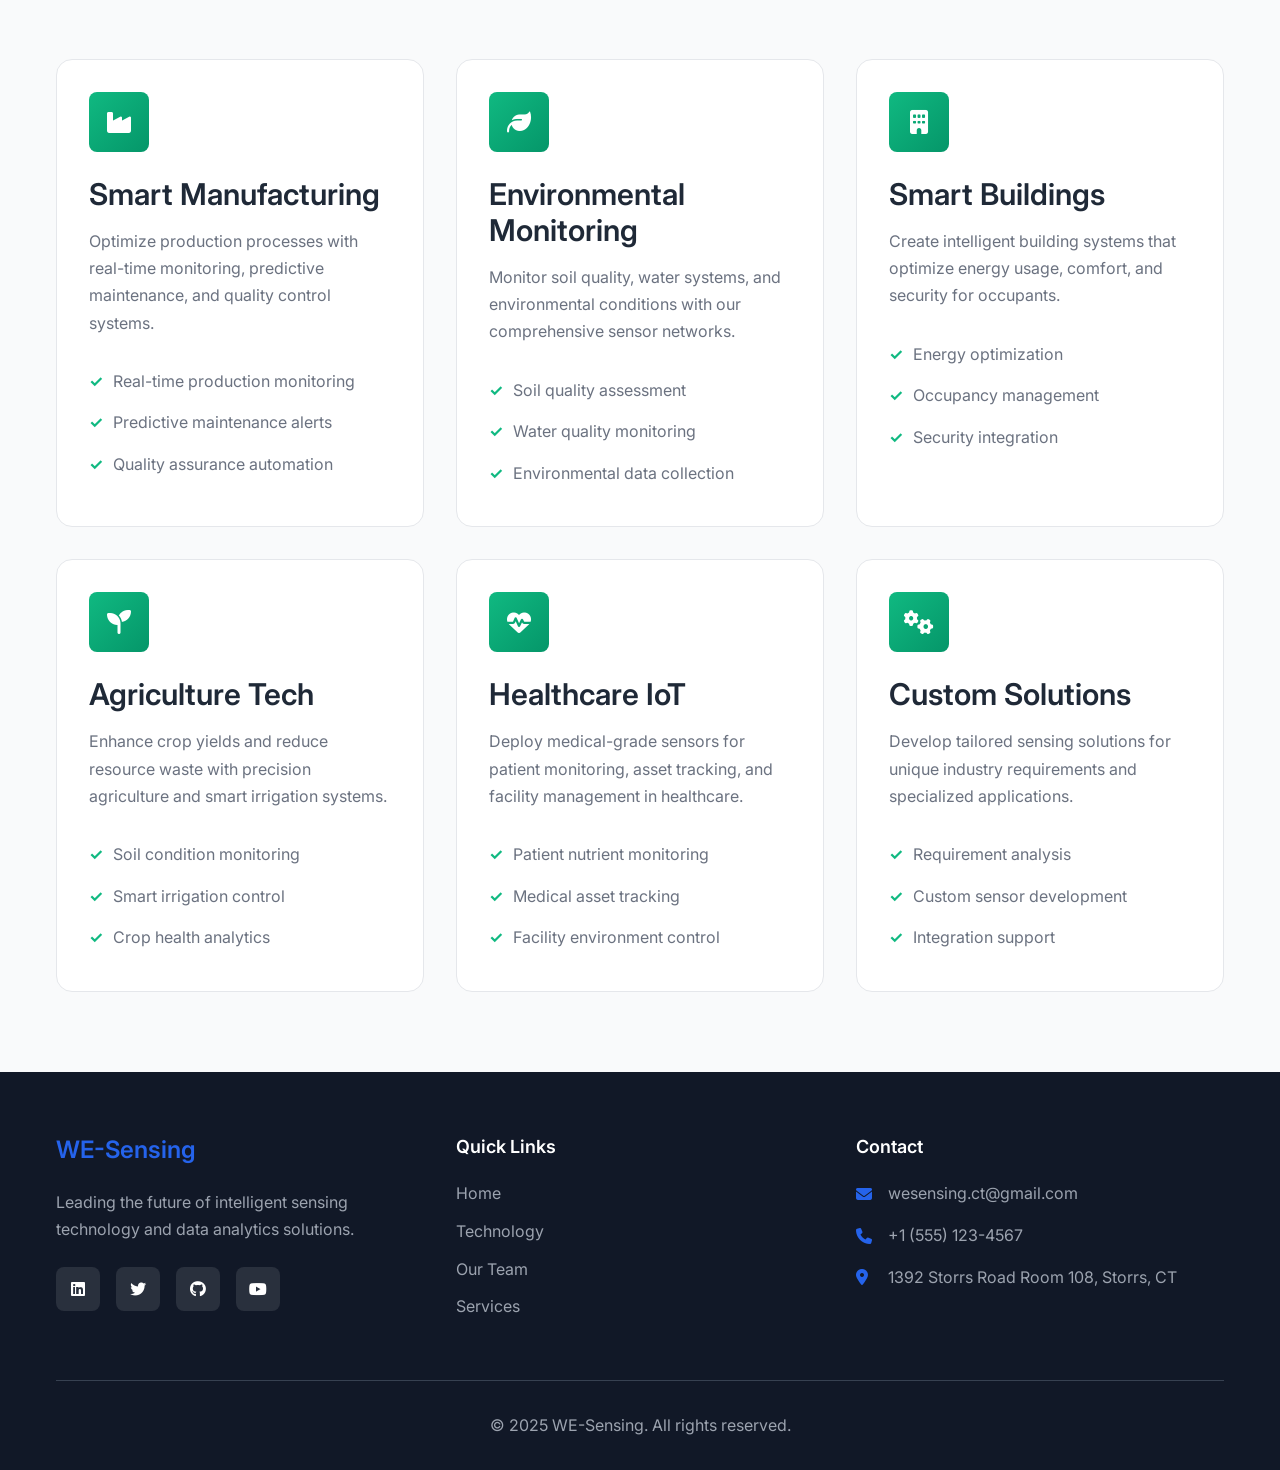
==== commit 30e1738a: "Quick fix" ====
--- a/index.html
+++ b/index.html
@@ -118,9 +118,9 @@
                         <div class="technology__icon">
                             <i class="fas fa-cloud"></i>
                         </div>
-                        <h3 class="technology__title">Cloud Platform</h3>
+                        <h3 class="technology__title">Edge+Cloud Platform</h3>
                         <p class="technology__description">
-                            Scalable cloud infrastructure that processes and stores massive amounts of sensor data securely.
+                            Combination of edge device and cloud infrastructure that processes and stores massive amounts of sensor data in fast and secure ways.
                         </p>
                     </div>
                     
@@ -131,7 +131,7 @@
                         </div>
                         <h3 class="technology__title">AI Integration</h3>
                         <p class="technology__description">
-                            Artificial intelligence systems that enable autonomous decision-making and predictive maintenance.
+                            Artificial intelligence systems that enable autonomous calibration and predictive maintenance.
                         </p>
                     </div>
                 </div>
@@ -305,12 +305,12 @@
                         </div>
                         <h3 class="services__title">Environmental Monitoring</h3>
                         <p class="services__description">
-                            Monitor air quality, water systems, and environmental conditions with our comprehensive sensor networks.
-                        </p>
-                        <ul class="services__features">
-                            <li>Air quality assessment</li>
+                            Monitor soil quality, water systems, and environmental conditions with our comprehensive sensor networks.
+                        </p>
+                        <ul class="services__features">
+                            <li>Soil quality assessment</li>
                             <li>Water quality monitoring</li>
-                            <li>Climate data collection</li>
+                            <li>Environmental data collection</li>
                         </ul>
                     </div>
                     
@@ -356,7 +356,7 @@
                             Deploy medical-grade sensors for patient monitoring, asset tracking, and facility management in healthcare.
                         </p>
                         <ul class="services__features">
-                            <li>Patient vital monitoring</li>
+                            <li>Patient nutrient monitoring</li>
                             <li>Medical asset tracking</li>
                             <li>Facility environment control</li>
                         </ul>
@@ -426,7 +426,7 @@
                     <ul class="footer__contact">
                         <li>
                             <i class="fas fa-envelope"></i>
-                            <span>info@we-sensing.com</span>
+                            <span>wesensing.ct@gmail.com</span>
                         </li>
                         <li>
                             <i class="fas fa-phone"></i>
@@ -434,7 +434,7 @@
                         </li>
                         <li>
                             <i class="fas fa-map-marker-alt"></i>
-                            <span>123 Tech Street, Innovation City</span>
+                            <span>1392 Storrs Road Room 108, Storrs, CT</span>
                         </li>
                     </ul>
                 </div>
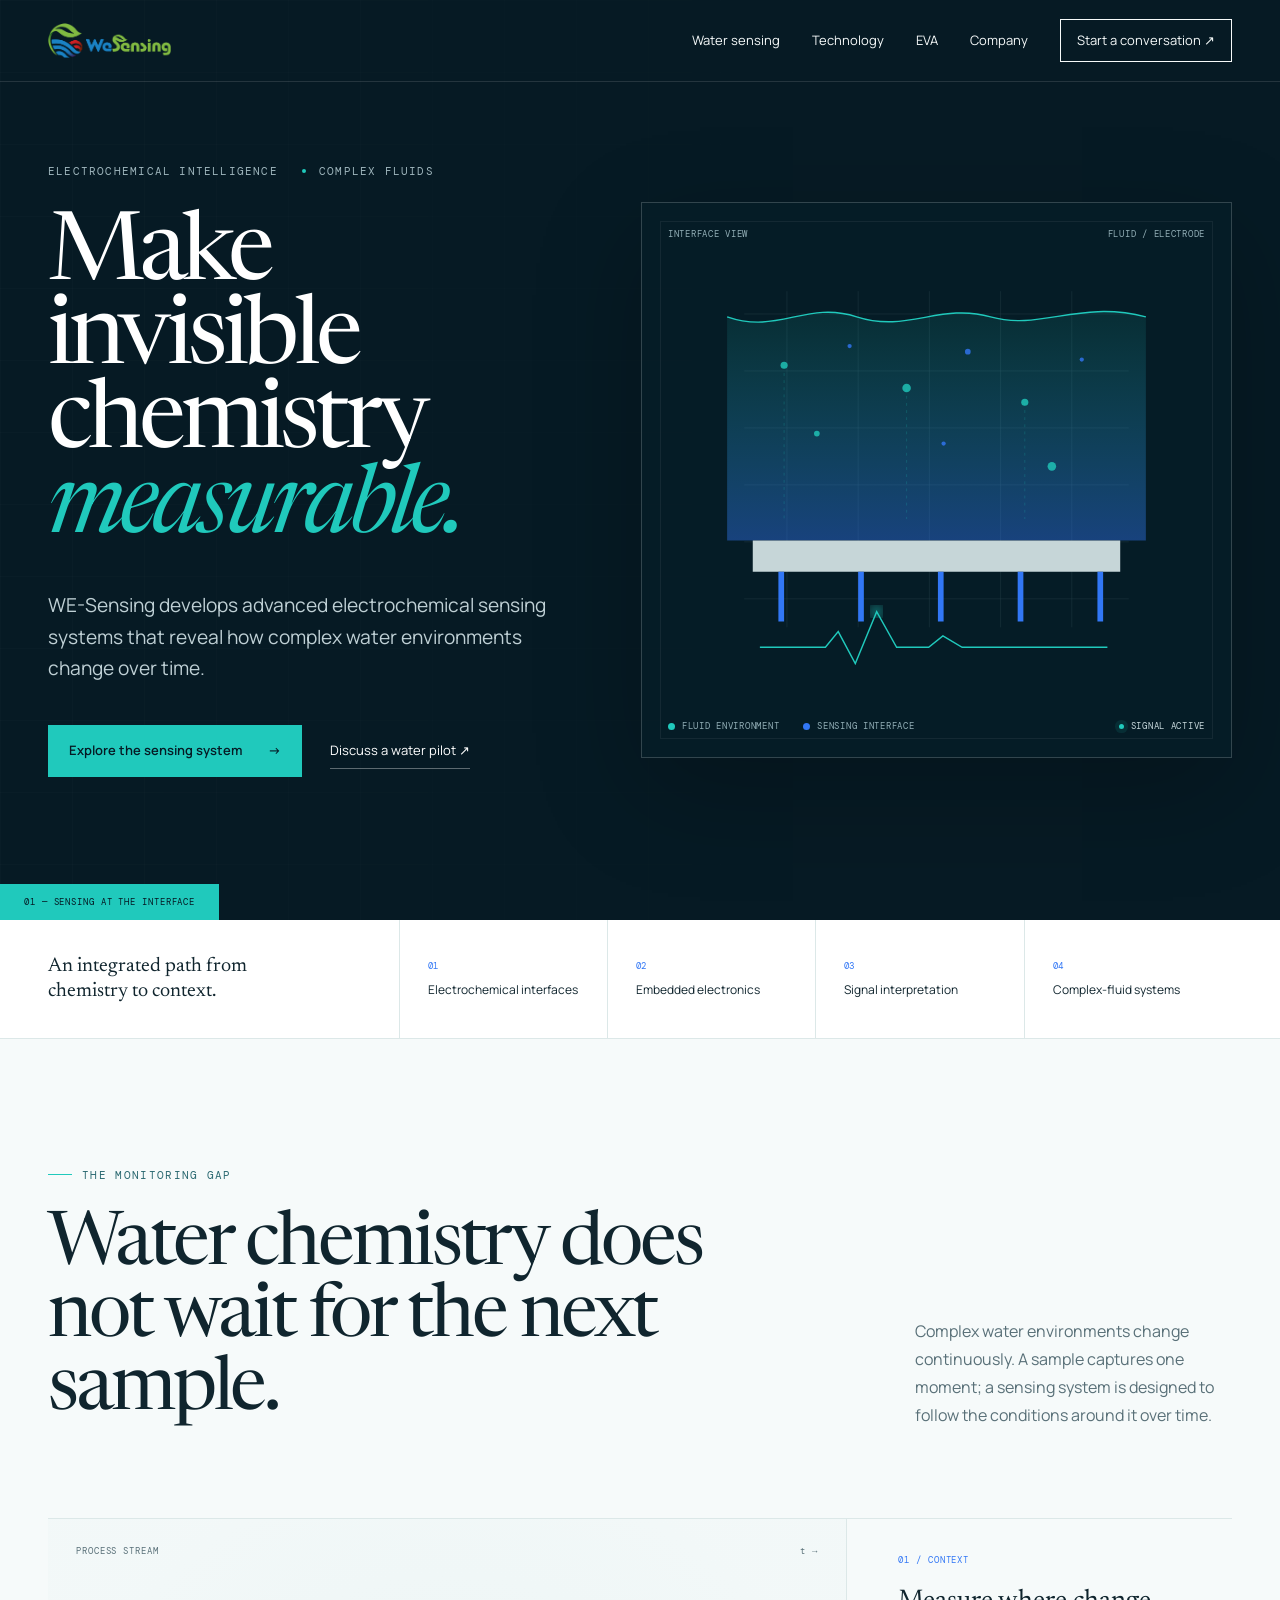
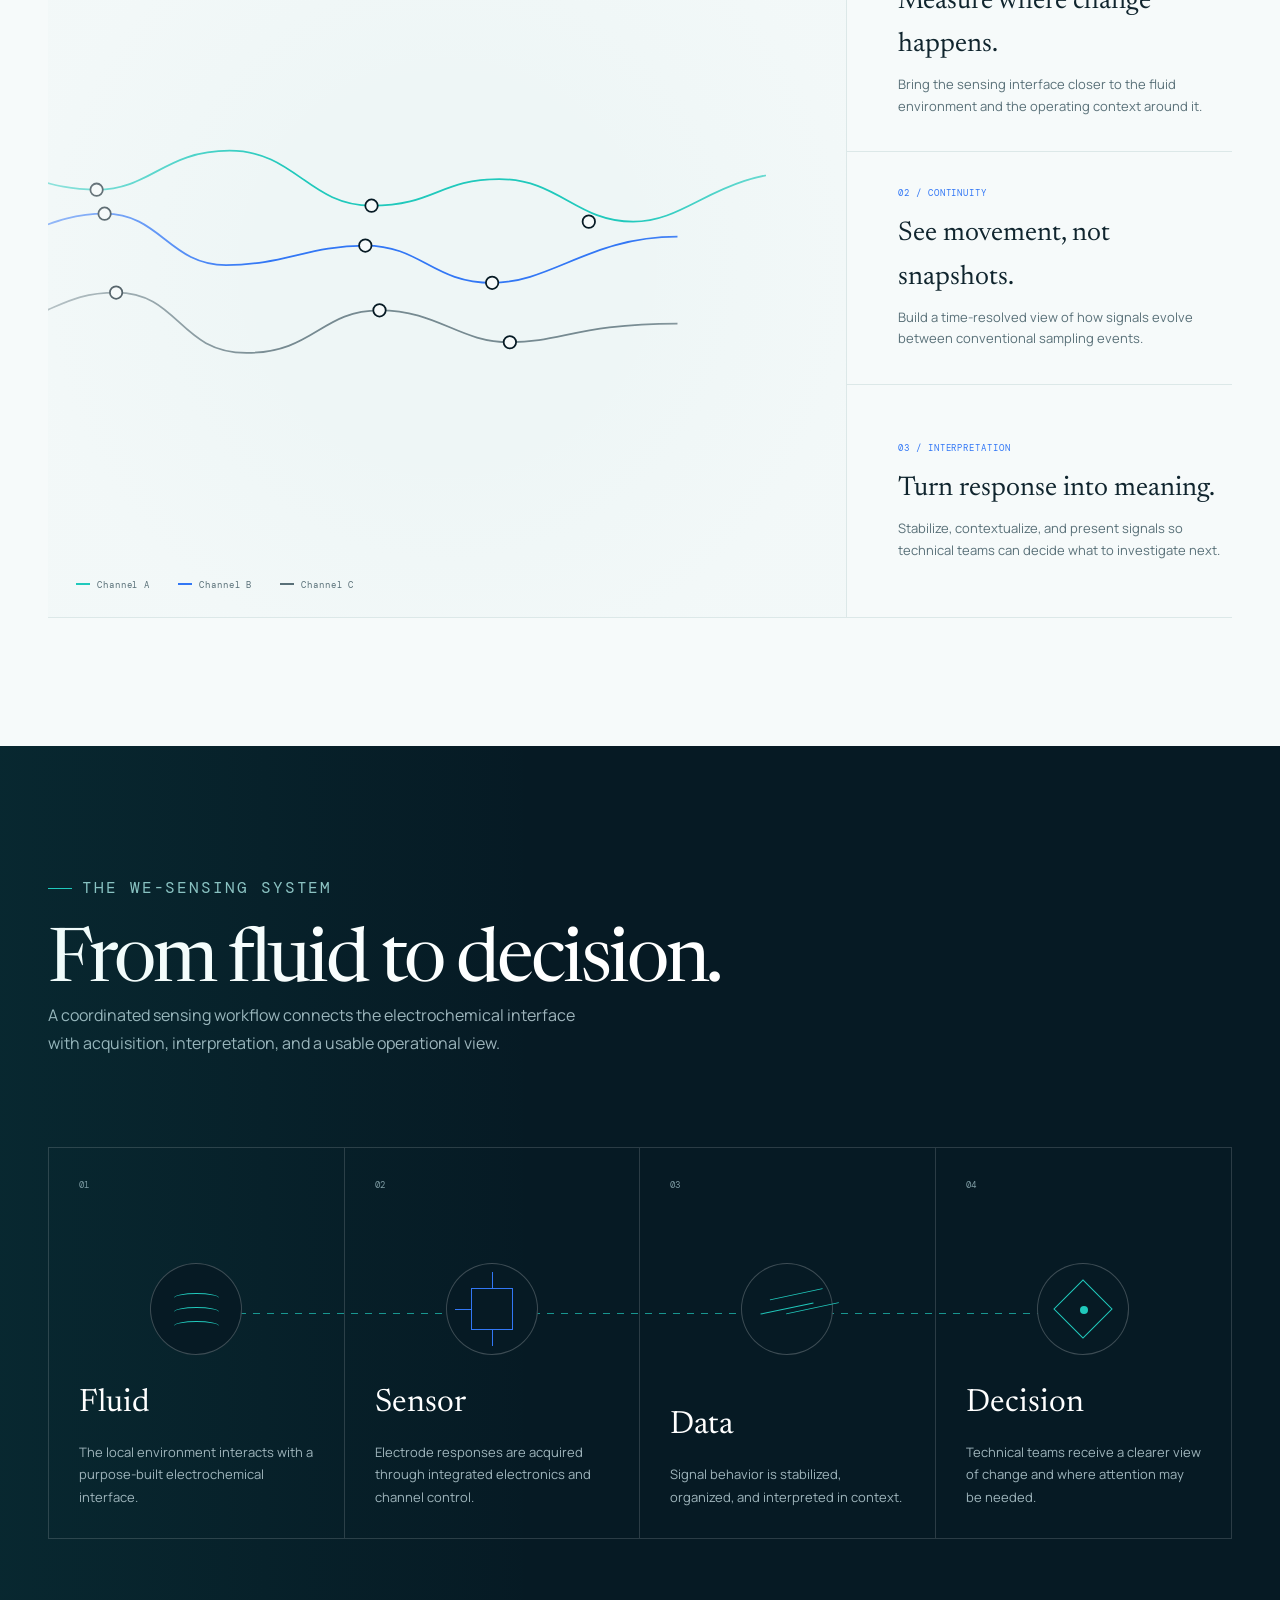
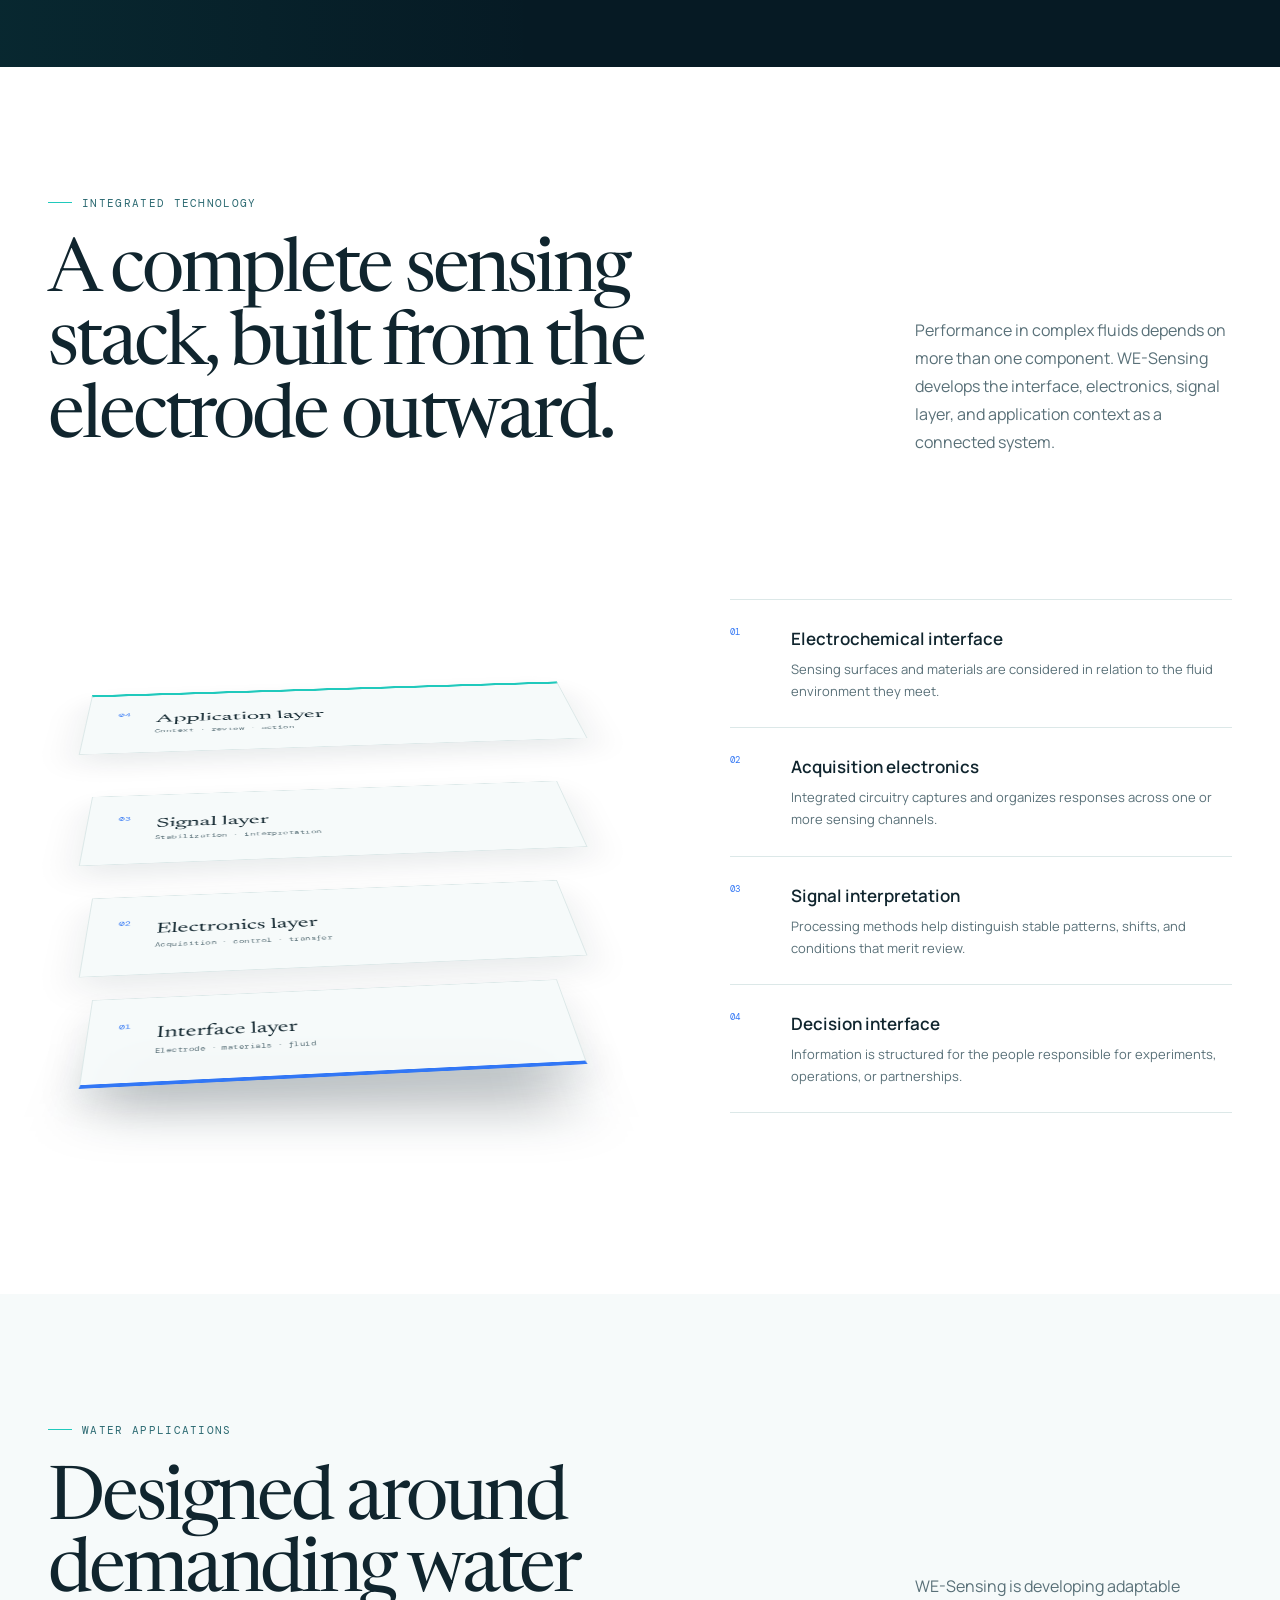
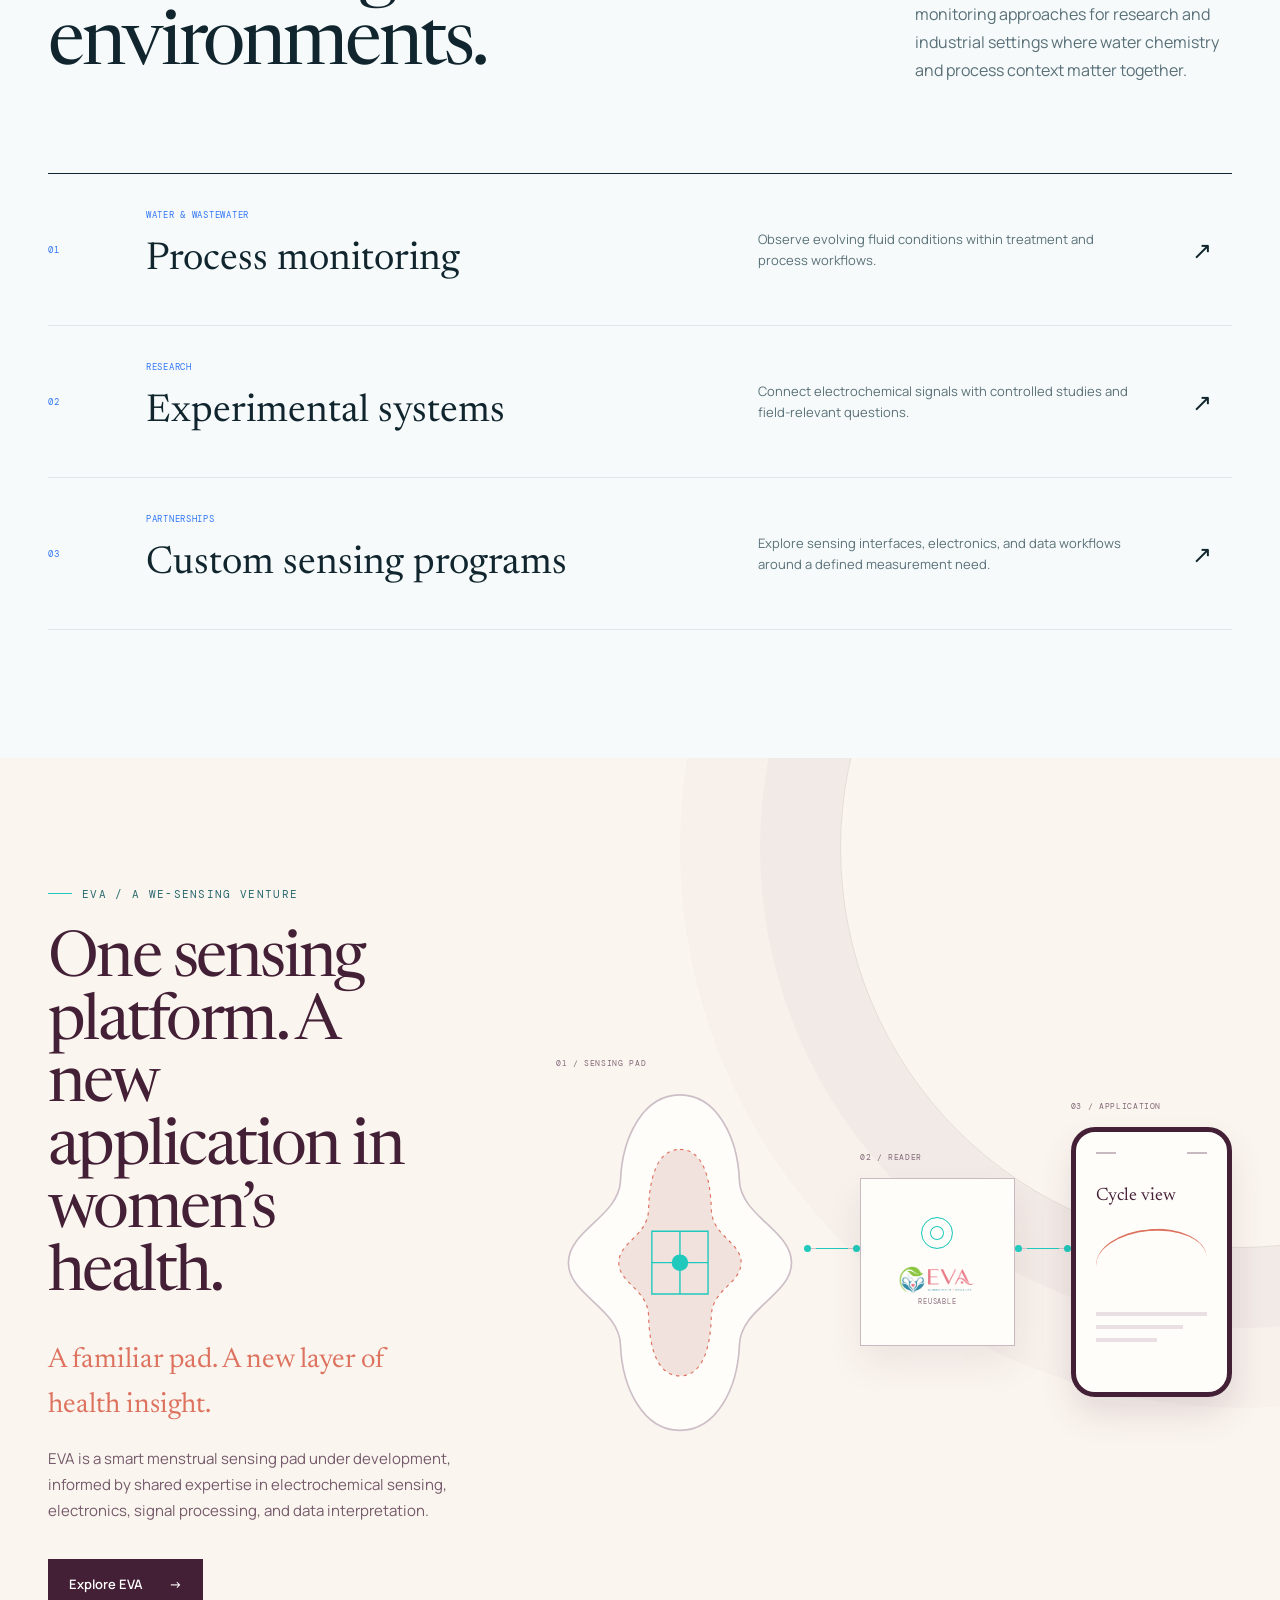
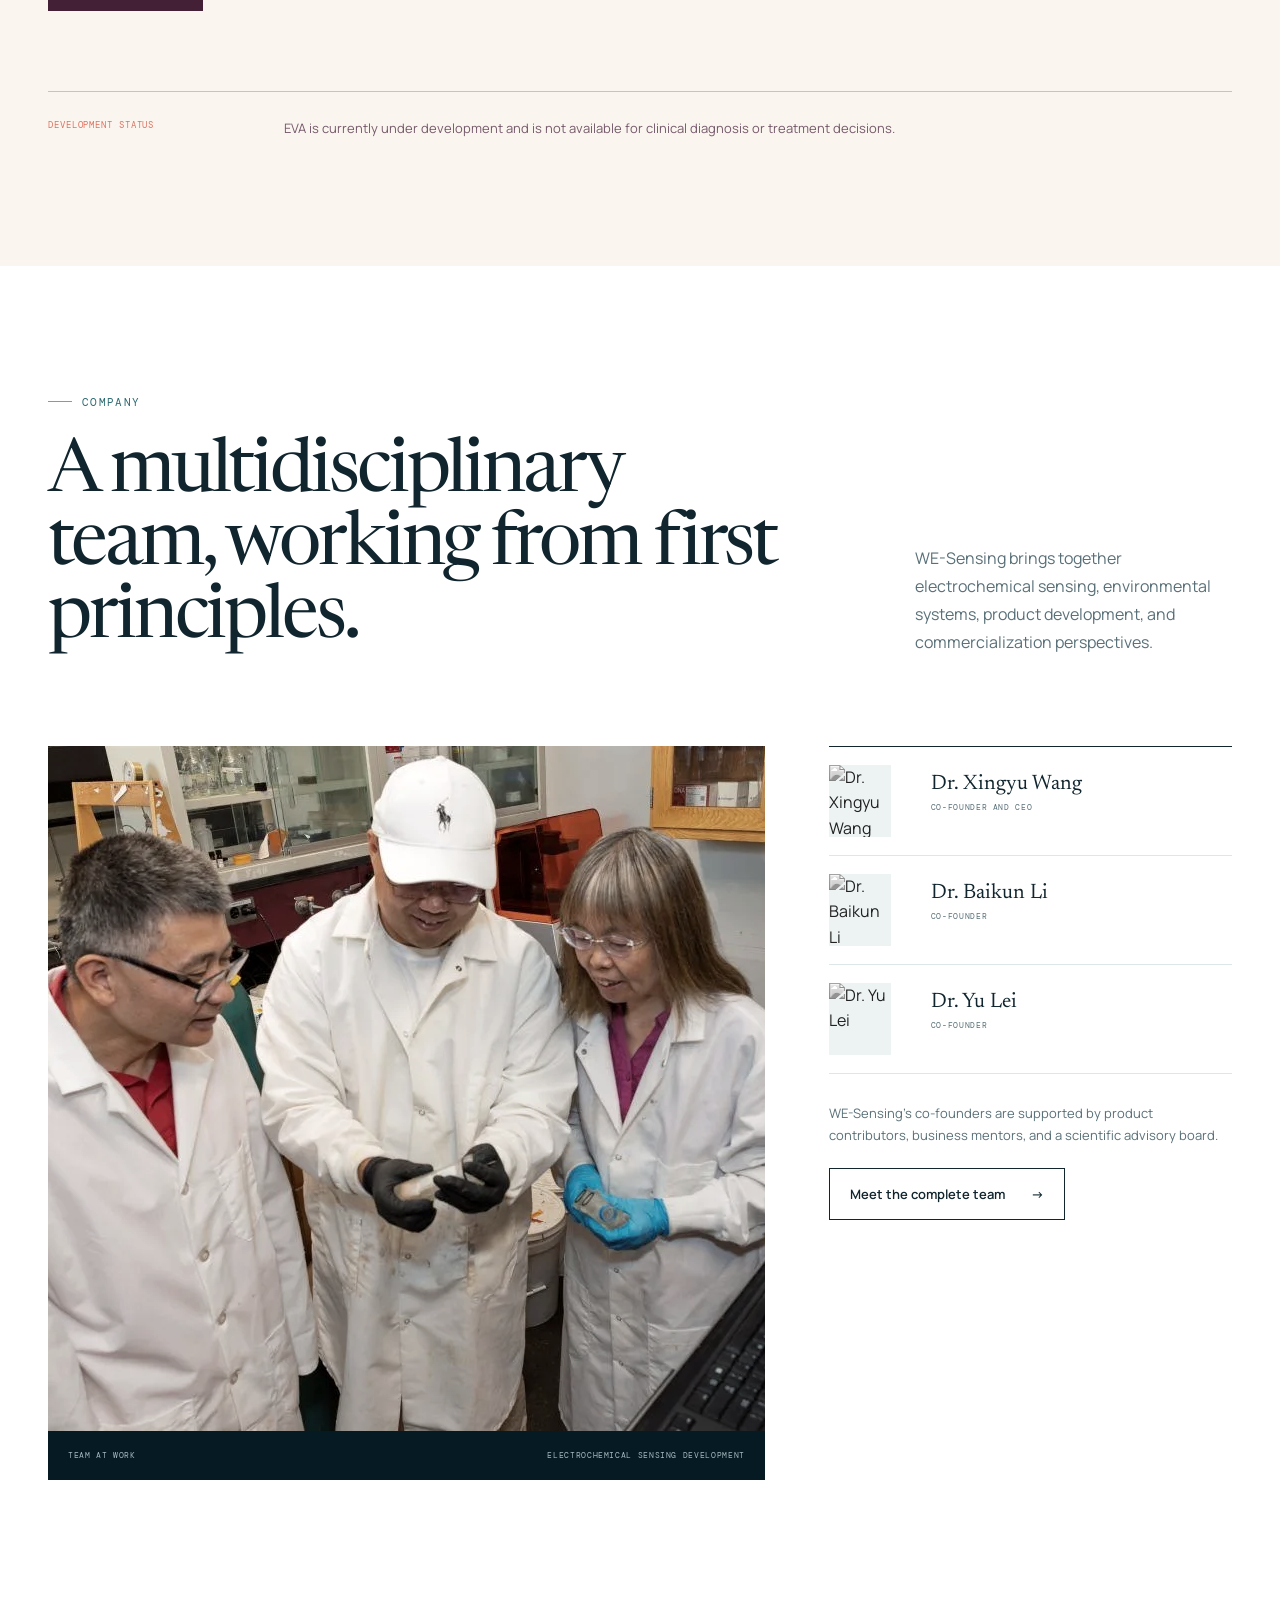
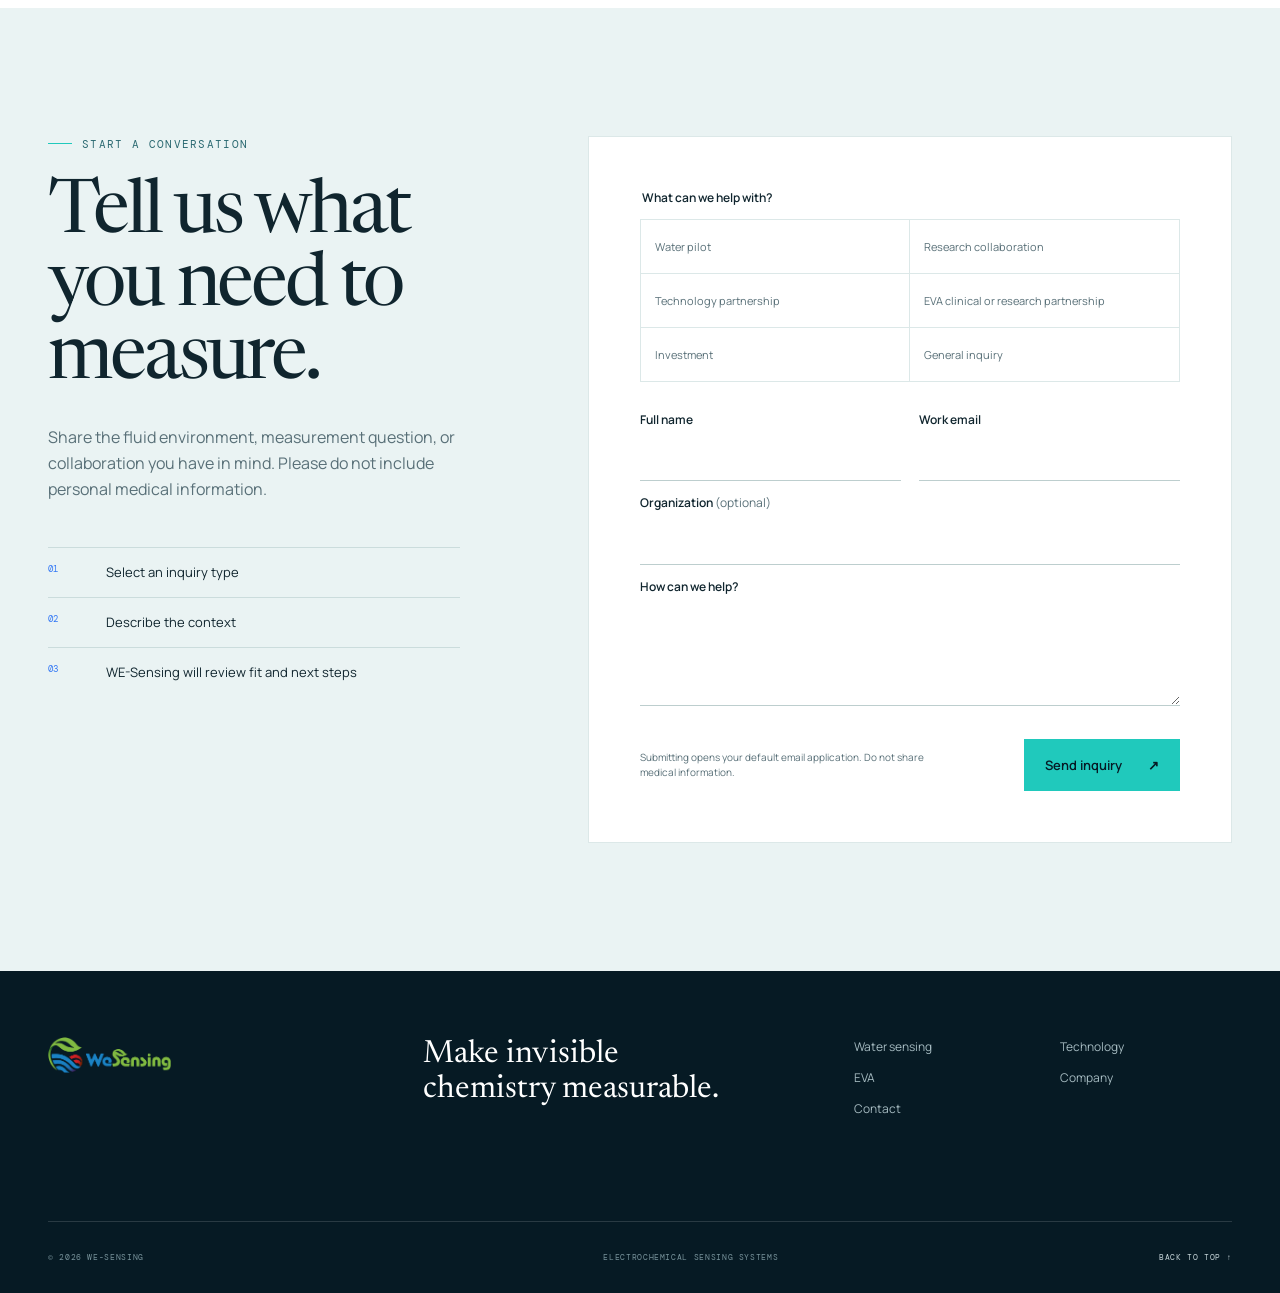
==== commit adf71ad3: "New Version of our company website with EVA in it." ====
--- a/index.html
+++ b/index.html
@@ -1,460 +1,339 @@
-<!DOCTYPE html>
-<html lang="en">
+<!doctype html>
+<html lang="en" data-site-root=".">
 <head>
-    <!-- Meta tags for responsive design and SEO -->
-    <meta charset="UTF-8">
-    <meta name="viewport" content="width=device-width, initial-scale=1.0">
-    <meta name="description" content="Modern responsive website showcasing technology, team, and services">
-    <title>WE-Sensing - Modern Technology Solutions</title>
-    
-    <!-- Google Fonts for modern typography -->
-    <link rel="preconnect" href="https://fonts.googleapis.com">
-    <link rel="preconnect" href="https://fonts.gstatic.com" crossorigin>
-    <link href="https://fonts.googleapis.com/css2?family=Inter:wght@300;400;500;600;700&display=swap" rel="stylesheet">
-    
-    <!-- Font Awesome for icons -->
-    <link rel="stylesheet" href="https://cdnjs.cloudflare.com/ajax/libs/font-awesome/6.4.0/css/all.min.css">
-    
-    <!-- Link to external CSS file -->
-    <link rel="stylesheet" href="style.css">
+  <meta charset="utf-8">
+  <meta name="viewport" content="width=device-width, initial-scale=1">
+  <meta name="description" content="WE-Sensing develops advanced electrochemical sensing systems that reveal how complex water environments change over time.">
+  <meta name="theme-color" content="#061A24">
+  <meta property="og:title" content="WE-Sensing — Make invisible chemistry measurable">
+  <meta property="og:description" content="Advanced electrochemical sensing systems for complex water environments.">
+  <meta property="og:type" content="website">
+  <meta property="og:url" content="https://we-sensing.com/">
+  <meta property="og:image" content="https://we-sensing.com/assets/og/we-sensing-social.jpg">
+  <meta property="og:image:width" content="1200">
+  <meta property="og:image:height" content="630">
+  <meta name="twitter:card" content="summary_large_image">
+  <meta name="twitter:image" content="https://we-sensing.com/assets/og/we-sensing-social.jpg">
+  <title>WE-Sensing | Electrochemical sensing for complex water</title>
+  <link rel="preconnect" href="https://fonts.googleapis.com">
+  <link rel="preconnect" href="https://fonts.gstatic.com" crossorigin>
+  <link href="https://fonts.googleapis.com/css2?family=DM+Mono:wght@400;500&amp;family=Manrope:wght@400;500;600&amp;family=Newsreader:opsz,wght@6..72,400;6..72,500&amp;display=swap" rel="stylesheet">
+  <link rel="icon" href="assets/favicon.svg" type="image/svg+xml">
+  <link rel="stylesheet" href="style.css">
+  <link rel="stylesheet" href="assets/page-extensions.css">
+  <script src="scripts/team-data.js" defer></script>
+  <script src="scripts/team-renderer.js" defer></script>
+  <script src="script.js" defer></script>
 </head>
 <body>
-    <!-- Sticky Navigation Header -->
-    <header class="header" id="header">
-        <nav class="nav">
-            <!-- Logo/Brand with Image -->
-            <div class="nav__logo">
-                <img src="logo.png" alt="WE-Sensing Logo" class="nav__logo-image">
-                <h2>WE-Sensing</h2>
+  <a class="skip-link" href="#main-content">Skip to content</a>
+
+  <header class="site-header" id="site-header">
+    <div class="nav-shell">
+      <a class="brand" href="#top" aria-label="WE-Sensing home">
+        <img class="brand-logo" src="assets/logos/WE-Sensing.png" alt="">
+      </a>
+
+      <button class="nav-toggle" type="button" aria-expanded="false" aria-controls="primary-navigation">
+        <span class="sr-only">Open navigation</span>
+        <span></span><span></span>
+      </button>
+
+      <nav class="primary-nav" id="primary-navigation" aria-label="Primary navigation">
+        <a href="#water">Water sensing</a>
+        <a href="#technology">Technology</a>
+        <a href="./eva/" data-local-page="eva/index.html">EVA</a>
+        <a href="./company/" data-local-page="company/index.html">Company</a>
+        <a class="nav-contact" href="#contact">Start a conversation <span aria-hidden="true">↗</span></a>
+      </nav>
+    </div>
+  </header>
+
+  <main id="main-content">
+    <section class="hero" id="top" aria-labelledby="hero-title">
+      <div class="hero-grid page-width">
+        <div class="hero-copy reveal">
+          <p class="eyebrow"><span>Electrochemical intelligence</span><span>Complex fluids</span></p>
+          <h1 id="hero-title">Make invisible chemistry <em>measurable.</em></h1>
+          <p class="hero-intro">WE-Sensing develops advanced electrochemical sensing systems that reveal how complex water environments change over time.</p>
+          <div class="hero-actions">
+            <a class="button button-primary" href="#workflow">Explore the sensing system <span aria-hidden="true">→</span></a>
+            <a class="text-link" href="#contact">Discuss a water pilot <span aria-hidden="true">↗</span></a>
+          </div>
+        </div>
+
+        <div class="hero-instrument reveal" data-visual="fluid-interface" role="img" aria-label="Abstract diagram of fluid interacting with an electrochemical sensor interface">
+          <div class="instrument-meta">
+            <span>Interface view</span>
+            <span>FLUID / ELECTRODE</span>
+          </div>
+          <svg class="interface-visual" viewBox="0 0 660 620" aria-hidden="true">
+            <defs>
+              <linearGradient id="fluidFill" x1="0" x2="0" y1="0" y2="1">
+                <stop offset="0" stop-color="#20C9BC" stop-opacity=".1"/>
+                <stop offset="1" stop-color="#3277F5" stop-opacity=".42"/>
+              </linearGradient>
+              <filter id="softGlow"><feGaussianBlur stdDeviation="8"/></filter>
+            </defs>
+            <g class="grid-lines" opacity=".23">
+              <path d="M60 80H600M60 160H600M60 240H600M60 320H600M60 400H600M60 480H600"/>
+              <path d="M120 48V520M220 48V520M320 48V520M420 48V520M520 48V520"/>
+            </g>
+            <path class="fluid" d="M36 84c72 25 111-23 182 0s117-20 188 0 123-24 218 0v314H36Z" fill="url(#fluidFill)"/>
+            <path class="fluid-line" d="M36 84c72 25 111-23 182 0s117-20 188 0 123-24 218 0"/>
+            <g class="ions">
+              <circle cx="116" cy="152" r="5"/><circle cx="208" cy="125" r="3"/><circle cx="288" cy="184" r="6"/>
+              <circle cx="374" cy="133" r="4"/><circle cx="454" cy="204" r="5"/><circle cx="534" cy="144" r="3"/>
+              <circle cx="162" cy="248" r="4"/><circle cx="340" cy="262" r="3"/><circle cx="492" cy="294" r="6"/>
+            </g>
+            <g class="electrode">
+              <path d="M72 398H588V442H72Z"/>
+              <path d="M112 442V512M224 442V512M336 442V512M448 442V512M560 442V512"/>
+            </g>
+            <path class="signal" d="M82 548h92l18-22 24 45 30-73 28 50h45l20-16 27 16h204"/>
+            <circle class="signal-point" cx="246" cy="498" r="7"/>
+            <g class="probe-lines">
+              <path d="M116 153v215"/><path d="M288 185v183"/><path d="M454 205v163"/>
+            </g>
+          </svg>
+          <div class="instrument-footer">
+            <span><i class="dot dot-aqua"></i>Fluid environment</span>
+            <span><i class="dot dot-blue"></i>Sensing interface</span>
+            <span class="instrument-status"><i></i>Signal active</span>
+          </div>
+        </div>
+      </div>
+      <div class="hero-index" aria-hidden="true">01 — SENSING AT THE INTERFACE</div>
+    </section>
+
+    <section class="credibility" aria-label="Core capabilities">
+      <div class="page-width credibility-grid">
+        <p class="credibility-lead">An integrated path from chemistry to context.</p>
+        <ul>
+          <li><span>01</span>Electrochemical interfaces</li>
+          <li><span>02</span>Embedded electronics</li>
+          <li><span>03</span>Signal interpretation</li>
+          <li><span>04</span>Complex-fluid systems</li>
+        </ul>
+      </div>
+    </section>
+
+    <section class="water-section section-pad" id="water" aria-labelledby="water-title">
+      <div class="page-width">
+        <div class="section-heading split-heading reveal">
+          <div>
+            <p class="kicker">The monitoring gap</p>
+            <h2 id="water-title">Water chemistry does not wait for the next sample.</h2>
+          </div>
+          <p>Complex water environments change continuously. A sample captures one moment; a sensing system is designed to follow the conditions around it over time.</p>
+        </div>
+
+        <div class="water-narrative reveal">
+          <div class="water-field" data-visual="multi-channel-water" role="img" aria-label="Abstract multi-channel water sensing visualization">
+            <div class="water-field-labels"><span>PROCESS STREAM</span><span>t →</span></div>
+            <svg viewBox="0 0 900 360" aria-hidden="true">
+              <g class="water-traces">
+                <path d="M0 68c70 0 84 23 145 23s76-44 150-44 89 62 160 62 77-30 144-30 87 48 151 48 93-57 200-57"/>
+                <path d="M0 153c58 0 91-35 154-35s73 58 137 58 94-22 157-22 76 42 143 42 111-52 209-52"/>
+                <path d="M0 244c94 0 96-37 167-37s71 68 147 68 84-48 150-48 89 36 147 36 78-21 189-21"/>
+              </g>
+              <g class="channel-markers">
+                <circle cx="145" cy="91" r="7"/><circle cx="455" cy="109" r="7"/><circle cx="700" cy="127" r="7"/>
+                <circle cx="154" cy="118" r="7"/><circle cx="448" cy="154" r="7"/><circle cx="591" cy="196" r="7"/>
+                <circle cx="167" cy="207" r="7"/><circle cx="464" cy="227" r="7"/><circle cx="611" cy="263" r="7"/>
+              </g>
+            </svg>
+            <div class="water-field-legend"><span>Channel A</span><span>Channel B</span><span>Channel C</span></div>
+          </div>
+          <ol class="water-principles">
+            <li><span>01 / CONTEXT</span><h3>Measure where change happens.</h3><p>Bring the sensing interface closer to the fluid environment and the operating context around it.</p></li>
+            <li><span>02 / CONTINUITY</span><h3>See movement, not snapshots.</h3><p>Build a time-resolved view of how signals evolve between conventional sampling events.</p></li>
+            <li><span>03 / INTERPRETATION</span><h3>Turn response into meaning.</h3><p>Stabilize, contextualize, and present signals so technical teams can decide what to investigate next.</p></li>
+          </ol>
+        </div>
+      </div>
+    </section>
+
+    <section class="workflow-section section-pad" id="workflow" aria-labelledby="workflow-title">
+      <div class="page-width">
+        <div class="section-heading on-dark reveal">
+          <p class="kicker">The WE-Sensing system</p>
+          <h2 id="workflow-title">From fluid to decision.</h2>
+          <p>A coordinated sensing workflow connects the electrochemical interface with acquisition, interpretation, and a usable operational view.</p>
+        </div>
+
+        <ol class="workflow-grid reveal">
+          <li>
+            <span class="workflow-number">01</span>
+            <div class="workflow-icon fluid-icon" aria-hidden="true"><i></i><i></i><i></i></div>
+            <h3>Fluid</h3><p>The local environment interacts with a purpose-built electrochemical interface.</p>
+          </li>
+          <li>
+            <span class="workflow-number">02</span>
+            <div class="workflow-icon sensor-icon" aria-hidden="true"><i></i><i></i><i></i></div>
+            <h3>Sensor</h3><p>Electrode responses are acquired through integrated electronics and channel control.</p>
+          </li>
+          <li>
+            <span class="workflow-number">03</span>
+            <div class="workflow-icon data-icon" aria-hidden="true"><i></i></div>
+            <h3>Data</h3><p>Signal behavior is stabilized, organized, and interpreted in context.</p>
+          </li>
+          <li>
+            <span class="workflow-number">04</span>
+            <div class="workflow-icon decision-icon" aria-hidden="true"><i></i><i></i></div>
+            <h3>Decision</h3><p>Technical teams receive a clearer view of change and where attention may be needed.</p>
+          </li>
+        </ol>
+      </div>
+    </section>
+
+    <section class="technology-section section-pad" id="technology" aria-labelledby="technology-title">
+      <div class="page-width">
+        <div class="section-heading split-heading reveal">
+          <div><p class="kicker">Integrated technology</p><h2 id="technology-title">A complete sensing stack, built from the electrode outward.</h2></div>
+          <p>Performance in complex fluids depends on more than one component. WE-Sensing develops the interface, electronics, signal layer, and application context as a connected system.</p>
+        </div>
+
+        <div class="stack-layout reveal">
+          <div class="stack-visual" data-visual="technology-stack" role="img" aria-label="Layered diagram of the WE-Sensing electrochemical technology stack">
+            <div class="stack-layer layer-4"><span>04</span><strong>Application layer</strong><small>Context · review · action</small></div>
+            <div class="stack-layer layer-3"><span>03</span><strong>Signal layer</strong><small>Stabilization · interpretation</small></div>
+            <div class="stack-layer layer-2"><span>02</span><strong>Electronics layer</strong><small>Acquisition · control · transfer</small></div>
+            <div class="stack-layer layer-1"><span>01</span><strong>Interface layer</strong><small>Electrode · materials · fluid</small></div>
+          </div>
+          <div class="stack-copy">
+            <article><span>01</span><div><h3>Electrochemical interface</h3><p>Sensing surfaces and materials are considered in relation to the fluid environment they meet.</p></div></article>
+            <article><span>02</span><div><h3>Acquisition electronics</h3><p>Integrated circuitry captures and organizes responses across one or more sensing channels.</p></div></article>
+            <article><span>03</span><div><h3>Signal interpretation</h3><p>Processing methods help distinguish stable patterns, shifts, and conditions that merit review.</p></div></article>
+            <article><span>04</span><div><h3>Decision interface</h3><p>Information is structured for the people responsible for experiments, operations, or partnerships.</p></div></article>
+          </div>
+        </div>
+      </div>
+    </section>
+
+    <section class="applications-section section-pad" aria-labelledby="applications-title">
+      <div class="page-width">
+        <div class="section-heading split-heading reveal">
+          <div><p class="kicker">Water applications</p><h2 id="applications-title">Designed around demanding water environments.</h2></div>
+          <p>WE-Sensing is developing adaptable monitoring approaches for research and industrial settings where water chemistry and process context matter together.</p>
+        </div>
+        <div class="application-list reveal">
+          <article><span class="application-index">01</span><div><p class="application-label">Water &amp; wastewater</p><h3>Process monitoring</h3></div><p>Observe evolving fluid conditions within treatment and process workflows.</p><span class="application-arrow" aria-hidden="true">↗</span></article>
+          <article><span class="application-index">02</span><div><p class="application-label">Research</p><h3>Experimental systems</h3></div><p>Connect electrochemical signals with controlled studies and field-relevant questions.</p><span class="application-arrow" aria-hidden="true">↗</span></article>
+          <article><span class="application-index">03</span><div><p class="application-label">Partnerships</p><h3>Custom sensing programs</h3></div><p>Explore sensing interfaces, electronics, and data workflows around a defined measurement need.</p><span class="application-arrow" aria-hidden="true">↗</span></article>
+        </div>
+      </div>
+    </section>
+
+    <section class="eva-section section-pad" id="eva" aria-labelledby="eva-title">
+      <div class="eva-orbit" aria-hidden="true"></div>
+      <div class="page-width eva-grid">
+        <div class="eva-copy reveal">
+          <p class="kicker">EVA / A WE-Sensing venture</p>
+          <h2 id="eva-title">One sensing platform. A new application in women’s health.</h2>
+          <p class="eva-lead">A familiar pad. A new layer of health insight.</p>
+          <p>EVA is a smart menstrual sensing pad under development, informed by shared expertise in electrochemical sensing, electronics, signal processing, and data interpretation.</p>
+          <a class="button button-eva" href="./eva/" data-local-page="eva/index.html">Explore EVA <span aria-hidden="true">→</span></a>
+        </div>
+
+        <div class="eva-visual reveal" data-visual="eva-architecture" role="img" aria-label="Conceptual EVA workflow showing a smart pad, reusable reader, and application">
+          <div class="eva-step eva-pad">
+            <span class="eva-step-label">01 / SENSING PAD</span>
+            <svg viewBox="0 0 300 430" aria-hidden="true">
+              <path class="pad-body" d="M150 12c45 0 70 52 72 104 2 43 63 60 63 99s-61 55-63 99c-2 52-27 104-72 104s-70-52-72-104c-2-44-63-60-63-99s61-56 63-99C80 64 105 12 150 12Z"/>
+              <path class="pad-core" d="M150 78c28 0 37 35 38 73 1 32 36 39 36 64s-35 32-36 64c-1 38-10 73-38 73s-37-35-38-73c-1-32-36-39-36-64s35-32 36-64c1-38 10-73 38-73Z"/>
+              <path class="pad-sensor" d="M116 177h68v76h-68zM150 177v76M116 215h68"/>
+              <circle cx="150" cy="215" r="10"/>
+            </svg>
+          </div>
+          <div class="eva-connector connector-one" aria-hidden="true"><span></span></div>
+          <div class="eva-step eva-reader">
+            <span class="eva-step-label">02 / READER</span>
+            <div class="reader-device"><i></i><img class="eva-product-logo" src="assets/logos/EVA.png" alt="EVA"><small>REUSABLE</small></div>
+          </div>
+          <div class="eva-connector connector-two" aria-hidden="true"><span></span></div>
+          <div class="eva-step eva-app">
+            <span class="eva-step-label">03 / APPLICATION</span>
+            <div class="app-device"><div class="app-bar"><i></i><i></i></div><strong>Cycle view</strong><div class="app-curve"></div><div class="app-lines"><i></i><i></i><i></i></div></div>
+          </div>
+        </div>
+      </div>
+      <div class="page-width eva-notice" id="eva-development">
+        <span>Development status</span>
+        <p>EVA is currently under development and is not available for clinical diagnosis or treatment decisions.</p>
+      </div>
+    </section>
+
+    <section class="company-section section-pad" id="company" aria-labelledby="company-title">
+      <div class="page-width">
+        <div class="section-heading split-heading reveal">
+          <div><p class="kicker">Company</p><h2 id="company-title">A multidisciplinary team, working from first principles.</h2></div>
+          <p>WE-Sensing brings together electrochemical sensing, environmental systems, product development, and commercialization perspectives.</p>
+        </div>
+
+        <div class="company-grid reveal">
+          <figure class="lab-figure">
+            <img src="assets/team/team-at-work.webp" width="1024" height="685" alt="Three WE-Sensing team members examining a sensing component in a laboratory" loading="lazy">
+            <figcaption><span>Team at work</span><span>Electrochemical sensing development</span></figcaption>
+          </figure>
+          <div class="team-preview-wrap">
+            <div class="team-preview team-preview--founders" data-team-view="preview" aria-label="WE-Sensing co-founders"></div>
+            <div class="team-preview-support">
+              <p>WE-Sensing’s co-founders are supported by product contributors, business mentors, and a scientific advisory board.</p>
+              <a class="button button-outline" href="./company/" data-local-page="company/index.html">Meet the complete team <span aria-hidden="true">→</span></a>
             </div>
-            
-            <!-- Navigation Menu -->
-            <ul class="nav__menu" id="nav-menu">
-                <li class="nav__item">
-                    <a href="#home" class="nav__link">Home</a>
-                </li>
-                <li class="nav__item">
-                    <a href="#technology" class="nav__link">Technology</a>
-                </li>
-                <li class="nav__item">
-                    <a href="#team" class="nav__link">Our Team</a>
-                </li>
-                <li class="nav__item">
-                    <a href="#services" class="nav__link">Services</a>
-                </li>
-            </ul>
-            
-            <!-- Mobile hamburger menu toggle -->
-            <div class="nav__toggle" id="nav-toggle">
-                <i class="fas fa-bars"></i>
+          </div>
+        </div>
+      </div>
+    </section>
+
+    <section class="contact-section section-pad" id="contact" aria-labelledby="contact-title">
+      <div class="page-width contact-grid">
+        <div class="contact-copy reveal">
+          <p class="kicker">Start a conversation</p>
+          <h2 id="contact-title">Tell us what you need to measure.</h2>
+          <p>Share the fluid environment, measurement question, or collaboration you have in mind. Please do not include personal medical information.</p>
+          <div class="contact-route"><span>01</span><p>Select an inquiry type</p></div>
+          <div class="contact-route"><span>02</span><p>Describe the context</p></div>
+          <div class="contact-route"><span>03</span><p>WE-Sensing will review fit and next steps</p></div>
+        </div>
+
+        <form class="inquiry-form reveal" id="inquiry-form" action="mailto:wesensing.ct@gmail.com" method="post" enctype="text/plain">
+          <fieldset>
+            <legend>What can we help with?</legend>
+            <div class="category-grid">
+              <label><input type="radio" name="inquiry-category" value="Water pilot" required><span>Water pilot</span></label>
+              <label><input type="radio" name="inquiry-category" value="Research collaboration"><span>Research collaboration</span></label>
+              <label><input type="radio" name="inquiry-category" value="Technology partnership"><span>Technology partnership</span></label>
+              <label><input type="radio" name="inquiry-category" value="EVA clinical or research partnership"><span>EVA clinical or research partnership</span></label>
+              <label><input type="radio" name="inquiry-category" value="Investment"><span>Investment</span></label>
+              <label><input type="radio" name="inquiry-category" value="General inquiry"><span>General inquiry</span></label>
             </div>
-        </nav>
-    </header>
-
-    <!-- Main Content -->
-    <main class="main">
-        <!-- Hero Section with Custom Background -->
-        <section class="hero" id="home">
-            <!-- Parallax background container with custom image -->
-            <div class="hero__bg">
-                <!-- Custom background image - replace background_img1.png with your preferred image -->
-                <div class="hero__bg-image"></div>
-            </div>
-            
-            <!-- Hero content overlay -->
-            <div class="hero__content">
-                <div class="hero__text">
-                    <h1 class="hero__title">
-                        Innovative Technology Solutions
-                    </h1>
-                    <p class="hero__subtitle">
-                        Transforming industries through cutting-edge sensing technology and intelligent data analytics
-                    </p>
-                    <a href="#technology" class="hero__cta btn">
-                        Discover Our Technology
-                        <i class="fas fa-arrow-right"></i>
-                    </a>
-                </div>
-            </div>
-        </section>
-
-        <!-- Technology Section -->
-        <section class="technology section" id="technology">
-            <div class="container">
-                <!-- Section header -->
-                <div class="section__header">
-                    <h2 class="section__title">Our Technology</h2>
-                    <p class="section__subtitle">
-                        Cutting-edge solutions powered by advanced sensing and AI
-                    </p>
-                </div>
-                
-                <!-- Technology cards grid -->
-                <div class="technology__grid">
-                    <!-- Card 1: IoT Sensors -->
-                    <div class="technology__card">
-                        <div class="technology__icon">
-                            <i class="fas fa-microchip"></i>
-                        </div>
-                        <h3 class="technology__title">IoT Sensors</h3>
-                        <p class="technology__description">
-                            Advanced sensor networks that collect real-time data from various environments with precision and reliability.
-                        </p>
-                    </div>
-                    
-                    <!-- Card 2: Data Analytics -->
-                    <div class="technology__card">
-                        <div class="technology__icon">
-                            <i class="fas fa-chart-line"></i>
-                        </div>
-                        <h3 class="technology__title">Data Analytics</h3>
-                        <p class="technology__description">
-                            Machine learning algorithms that transform raw sensor data into actionable insights and predictive analytics.
-                        </p>
-                    </div>
-                    
-                    <!-- Card 3: Cloud Platform -->
-                    <div class="technology__card">
-                        <div class="technology__icon">
-                            <i class="fas fa-cloud"></i>
-                        </div>
-                        <h3 class="technology__title">Edge+Cloud Platform</h3>
-                        <p class="technology__description">
-                            Combination of edge device and cloud infrastructure that processes and stores massive amounts of sensor data in fast and secure ways.
-                        </p>
-                    </div>
-                    
-                    <!-- Card 4: AI Integration -->
-                    <div class="technology__card">
-                        <div class="technology__icon">
-                            <i class="fas fa-brain"></i>
-                        </div>
-                        <h3 class="technology__title">AI Integration</h3>
-                        <p class="technology__description">
-                            Artificial intelligence systems that enable autonomous calibration and predictive maintenance.
-                        </p>
-                    </div>
-                </div>
-            </div>
-        </section>
-
-        <!-- Our Team Section with Updated Layout -->
-        <section class="team section" id="team">
-            <div class="container">
-                <!-- Section header -->
-                <div class="section__header">
-                    <h2 class="section__title">Our Team</h2>
-                    <p class="section__subtitle">
-                        Meet the experts behind our innovative solutions
-                    </p>
-                </div>
-                
-                <!-- Co-Founders Row -->
-                <div class="team__section">
-                    <h3 class="team__section-title">Co-Founders</h3>
-                    <div class="team__grid team__grid--founders">
-                        <!-- Co-Founder 1 -->
-                        <div class="team__member">
-                            <div class="team__image">
-                                <!-- Replace with actual co-founder photos -->
-                                <img src="xingyu.png" 
-                                     alt="Dr. Xingyu Wang - Co-Founder & CEO" class="team__photo">
-                                <div class="team__overlay">
-                                    <div class="team__bio">
-                                        <p>Xingyu, the entrepreneurial lead, unites electrochemistry expertise with a focus on commercialization, advancing validation, partnerships, and market strategies.</p>
-                                        <div class="team__social">
-                                            <a href="#" aria-label="LinkedIn"><i class="fab fa-linkedin"></i></a>
-                                            <a href="#" aria-label="Twitter"><i class="fab fa-twitter"></i></a>
-                                        </div>
-                                    </div>
-                                </div>
-                            </div>
-                            <div class="team__info">
-                                <h3 class="team__name">Dr. Xingyu Wang</h3>
-                                <p class="team__role">Co-Founder & CEO</p>
-                            </div>
-                        </div>
-                        
-                        <!-- Co-Founder 2 -->
-                        <div class="team__member">
-                            <div class="team__image">
-                                <img src="baikun.png" 
-                                     alt="Baikun Li - Co-Founder" class="team__photo">
-                                <div class="team__overlay">
-                                    <div class="team__bio">
-                                        <p>A technology lead with 20+ years in electrochemical applications for environmental systems, her pioneering work in interfaces and diagnostics underpins MAANS integration in real-world water and wastewater settings.</p>
-                                        <div class="team__social">
-                                            <a href="#" aria-label="LinkedIn"><i class="fab fa-linkedin"></i></a>
-                                            <a href="#" aria-label="GitHub"><i class="fab fa-github"></i></a>
-                                        </div>
-                                    </div>
-                                </div>
-                            </div>
-                            <div class="team__info">
-                                <h3 class="team__name">Dr. Baikun Li</h3>
-                                <p class="team__role">Co-Founder</p>
-                            </div>
-                        </div>
-                        
-                        <!-- Co-Founder 3 -->
-                        <div class="team__member">
-                            <div class="team__image">
-                                <img src="yulei.png" 
-                                     alt="Dr. Yu Lei - Co-Founder" class="team__photo">
-                                <div class="team__overlay">
-                                    <div class="team__bio">
-                                        <p>Technological lead with 20+ years in electrochemical sensor design, whose expertise in materials, membranes, and miniaturization drives the platform’s core innovations.</p>
-                                        <div class="team__social">
-                                            <a href="#" aria-label="LinkedIn"><i class="fab fa-linkedin"></i></a>
-                                            <a href="#" aria-label="Twitter"><i class="fab fa-twitter"></i></a>
-                                        </div>
-                                    </div>
-                                </div>
-                            </div>
-                            <div class="team__info">
-                                <h3 class="team__name">Dr. Yu Lei</h3>
-                                <p class="team__role">Co-Founder</p>
-                            </div>
-                        </div>
-                    </div>
-                </div>
-                
-                <!-- Business Mentors Row -->
-                <div class="team__section">
-                    <h3 class="team__section-title">Business Mentors</h3>
-                    <div class="team__grid team__grid--mentors">
-                        <!-- Mentor 1 -->
-                        <div class="team__member">
-                            <div class="team__image">
-                                <img src="jim.png" 
-                                     alt="James Towey - Business Mentor" class="team__photo">
-                                <div class="team__overlay">
-                                    <div class="team__bio">
-                                        <p>A 25+ year finance and M&A executive, he guides WE-Sensing strategy, scaling, and commercialization.</p>
-                                        <div class="team__social">
-                                            <a href="#" aria-label="LinkedIn"><i class="fab fa-linkedin"></i></a>
-                                            <a href="#" aria-label="Twitter"><i class="fab fa-twitter"></i></a>
-                                        </div>
-                                    </div>
-                                </div>
-                            </div>
-                            <div class="team__info">
-                                <h3 class="team__name">James Towey</h3>
-                                <p class="team__role">Business Mentor</p>
-                            </div>
-                        </div>
-                        
-                        <!-- Mentor 2 -->
-                        <div class="team__member">
-                            <div class="team__image">
-                                <img src="greg.png" 
-                                     alt="Gregory Lewis - Business Mentor" class="team__photo">
-                                <div class="team__overlay">
-                                    <div class="team__bio">
-                                        <p>A finance and strategy executive with 25+ years in corporate development and FP&A, Greg leverages CFO and senior roles in water and cleantech to steer MAANS’s financial planning, risk management, and scalable growth.</p>
-                                        <div class="team__social">
-                                            <a href="#" aria-label="LinkedIn"><i class="fab fa-linkedin"></i></a>
-                                            <a href="#" aria-label="ResearchGate"><i class="fab fa-researchgate"></i></a>
-                                        </div>
-                                    </div>
-                                </div>
-                            </div>
-                            <div class="team__info">
-                                <h3 class="team__name">Gregory Lewis</h3>
-                                <p class="team__role">Business Mentor</p>
-                            </div>
-                        </div>
-                    </div>
-                </div>
-            </div>
-        </section>
-
-        <!-- Services Section -->
-        <section class="services section" id="services">
-            <div class="container">
-                <!-- Section header -->
-                <div class="section__header">
-                    <h2 class="section__title">Our Services</h2>
-                    <p class="section__subtitle">
-                        Comprehensive solutions tailored to your industry needs
-                    </p>
-                </div>
-                
-                <!-- Services grid -->
-                <div class="services__grid">
-                    <!-- Service 1: Smart Manufacturing -->
-                    <div class="services__item">
-                        <div class="services__icon">
-                            <i class="fas fa-industry"></i>
-                        </div>
-                        <h3 class="services__title">Smart Manufacturing</h3>
-                        <p class="services__description">
-                            Optimize production processes with real-time monitoring, predictive maintenance, and quality control systems.
-                        </p>
-                        <ul class="services__features">
-                            <li>Real-time production monitoring</li>
-                            <li>Predictive maintenance alerts</li>
-                            <li>Quality assurance automation</li>
-                        </ul>
-                    </div>
-                    
-                    <!-- Service 2: Environmental Monitoring -->
-                    <div class="services__item">
-                        <div class="services__icon">
-                            <i class="fas fa-leaf"></i>
-                        </div>
-                        <h3 class="services__title">Environmental Monitoring</h3>
-                        <p class="services__description">
-                            Monitor soil quality, water systems, and environmental conditions with our comprehensive sensor networks.
-                        </p>
-                        <ul class="services__features">
-                            <li>Soil quality assessment</li>
-                            <li>Water quality monitoring</li>
-                            <li>Environmental data collection</li>
-                        </ul>
-                    </div>
-                    
-                    <!-- Service 3: Smart Buildings -->
-                    <div class="services__item">
-                        <div class="services__icon">
-                            <i class="fas fa-building"></i>
-                        </div>
-                        <h3 class="services__title">Smart Buildings</h3>
-                        <p class="services__description">
-                            Create intelligent building systems that optimize energy usage, comfort, and security for occupants.
-                        </p>
-                        <ul class="services__features">
-                            <li>Energy optimization</li>
-                            <li>Occupancy management</li>
-                            <li>Security integration</li>
-                        </ul>
-                    </div>
-                    
-                    <!-- Service 4: Agriculture Tech -->
-                    <div class="services__item">
-                        <div class="services__icon">
-                            <i class="fas fa-seedling"></i>
-                        </div>
-                        <h3 class="services__title">Agriculture Tech</h3>
-                        <p class="services__description">
-                            Enhance crop yields and reduce resource waste with precision agriculture and smart irrigation systems.
-                        </p>
-                        <ul class="services__features">
-                            <li>Soil condition monitoring</li>
-                            <li>Smart irrigation control</li>
-                            <li>Crop health analytics</li>
-                        </ul>
-                    </div>
-                    
-                    <!-- Service 5: Healthcare IoT -->
-                    <div class="services__item">
-                        <div class="services__icon">
-                            <i class="fas fa-heartbeat"></i>
-                        </div>
-                        <h3 class="services__title">Healthcare IoT</h3>
-                        <p class="services__description">
-                            Deploy medical-grade sensors for patient monitoring, asset tracking, and facility management in healthcare.
-                        </p>
-                        <ul class="services__features">
-                            <li>Patient nutrient monitoring</li>
-                            <li>Medical asset tracking</li>
-                            <li>Facility environment control</li>
-                        </ul>
-                    </div>
-                    
-                    <!-- Service 6: Custom Solutions -->
-                    <div class="services__item">
-                        <div class="services__icon">
-                            <i class="fas fa-cogs"></i>
-                        </div>
-                        <h3 class="services__title">Custom Solutions</h3>
-                        <p class="services__description">
-                            Develop tailored sensing solutions for unique industry requirements and specialized applications.
-                        </p>
-                        <ul class="services__features">
-                            <li>Requirement analysis</li>
-                            <li>Custom sensor development</li>
-                            <li>Integration support</li>
-                        </ul>
-                    </div>
-                </div>
-            </div>
-        </section>
-    </main>
-
-    <!-- Footer -->
-    <footer class="footer">
-        <div class="container">
-            <div class="footer__content">
-                <!-- Company Info -->
-                <div class="footer__section">
-                    <h3 class="footer__title">WE-Sensing</h3>
-                    <p class="footer__description">
-                        Leading the future of intelligent sensing technology and data analytics solutions.
-                    </p>
-                    <!-- Social Media Links -->
-                    <div class="footer__social">
-                        <a href="#" class="footer__social-link" aria-label="LinkedIn">
-                            <i class="fab fa-linkedin"></i>
-                        </a>
-                        <a href="#" class="footer__social-link" aria-label="Twitter">
-                            <i class="fab fa-twitter"></i>
-                        </a>
-                        <a href="#" class="footer__social-link" aria-label="GitHub">
-                            <i class="fab fa-github"></i>
-                        </a>
-                        <a href="#" class="footer__social-link" aria-label="YouTube">
-                            <i class="fab fa-youtube"></i>
-                        </a>
-                    </div>
-                </div>
-                
-                <!-- Quick Links -->
-                <div class="footer__section">
-                    <h4 class="footer__subtitle">Quick Links</h4>
-                    <ul class="footer__links">
-                        <li><a href="#home" class="footer__link">Home</a></li>
-                        <li><a href="#technology" class="footer__link">Technology</a></li>
-                        <li><a href="#team" class="footer__link">Our Team</a></li>
-                        <li><a href="#services" class="footer__link">Services</a></li>
-                    </ul>
-                </div>
-                
-                <!-- Contact Info -->
-                <div class="footer__section">
-                    <h4 class="footer__subtitle">Contact</h4>
-                    <ul class="footer__contact">
-                        <li>
-                            <i class="fas fa-envelope"></i>
-                            <span>wesensing.ct@gmail.com</span>
-                        </li>
-                        <li>
-                            <i class="fas fa-phone"></i>
-                            <span>+1 (555) 123-4567</span>
-                        </li>
-                        <li>
-                            <i class="fas fa-map-marker-alt"></i>
-                            <span>1392 Storrs Road Room 108, Storrs, CT</span>
-                        </li>
-                    </ul>
-                </div>
-            </div>
-            
-            <!-- Copyright -->
-            <div class="footer__bottom">
-                <p class="footer__copyright">
-                    &copy; 2025 WE-Sensing. All rights reserved.
-                </p>
-            </div>
-        </div>
-    </footer>
-
-    <!-- Scroll to top button -->
-    <button class="scroll-top" id="scroll-top" aria-label="Scroll to top">
-        <i class="fas fa-chevron-up"></i>
-    </button>
-
-    <!-- Link to external JavaScript file -->
-    <script src="script.js"></script>
+          </fieldset>
+          <div class="field-row">
+            <label>Full name<input type="text" name="name" autocomplete="name" required></label>
+            <label>Work email<input type="email" name="email" autocomplete="email" required></label>
+          </div>
+          <label>Organization <span>(optional)</span><input type="text" name="organization" autocomplete="organization"></label>
+          <label>How can we help?<textarea name="message" rows="4" required></textarea></label>
+          <div class="form-footer">
+            <p>Submitting opens your default email application. Do not share medical information.</p>
+            <button class="button button-primary" type="submit">Send inquiry <span aria-hidden="true">↗</span></button>
+          </div>
+        </form>
+      </div>
+    </section>
+  </main>
+
+  <footer class="site-footer">
+    <div class="page-width footer-top">
+      <a class="brand footer-brand" href="#top" aria-label="WE-Sensing home">
+        <img class="brand-logo" src="assets/logos/WE-Sensing.png" alt="">
+      </a>
+      <p>Make invisible chemistry measurable.</p>
+      <nav aria-label="Footer navigation"><a href="#water">Water sensing</a><a href="#technology">Technology</a><a href="./eva/" data-local-page="eva/index.html">EVA</a><a href="./company/" data-local-page="company/index.html">Company</a><a href="#contact">Contact</a></nav>
+    </div>
+    <div class="page-width footer-bottom"><span>© <span id="current-year">2026</span> WE-Sensing</span><span>Electrochemical sensing systems</span><a href="#top">Back to top ↑</a></div>
+  </footer>
 </body>
-</html>+</html>
--- a/style.css
+++ b/style.css
@@ -1,1040 +1,275 @@
-/* ==========================================================================
-   STYLE.CSS - Modern Responsive Website Styles
-   ========================================================================== */
-
-/* CSS Reset and Base Styles
-   ========================================================================== */
-
-/* Universal box-sizing and reset */
-*,
-*::before,
-*::after {
-    box-sizing: border-box;
-    margin: 0;
-    padding: 0;
-}
-
-/* Root variables for consistent theming */
 :root {
-    /* Color Palette */
-    --primary-color: #2563eb;
-    --primary-dark: #1d4ed8;
-    --secondary-color: #f59e0b;
-    --accent-color: #10b981;
-    --text-primary: #1f2937;
-    --text-secondary: #6b7280;
-    --text-light: #9ca3af;
-    --background-light: #ffffff;
-    --background-gray: #f9fafb;
-    --background-dark: #111827;
-    --border-color: #e5e7eb;
-    --shadow-light: 0 1px 3px 0 rgba(0, 0, 0, 0.1);
-    --shadow-medium: 0 4px 6px -1px rgba(0, 0, 0, 0.1);
-    --shadow-large: 0 20px 25px -5px rgba(0, 0, 0, 0.1);
-    
-    /* Typography */
-    --font-family: 'Inter', -apple-system, BlinkMacSystemFont, 'Segoe UI', Roboto, sans-serif;
-    --font-size-xs: 0.75rem;
-    --font-size-sm: 0.875rem;
-    --font-size-base: 1rem;
-    --font-size-lg: 1.125rem;
-    --font-size-xl: 1.25rem;
-    --font-size-2xl: 1.5rem;
-    --font-size-3xl: 1.875rem;
-    --font-size-4xl: 2.25rem;
-    --font-size-5xl: 3rem;
-    
-    /* Spacing */
-    --spacing-1: 0.25rem;
-    --spacing-2: 0.5rem;
-    --spacing-3: 0.75rem;
-    --spacing-4: 1rem;
-    --spacing-5: 1.25rem;
-    --spacing-6: 1.5rem;
-    --spacing-8: 2rem;
-    --spacing-10: 2.5rem;
-    --spacing-12: 3rem;
-    --spacing-16: 4rem;
-    --spacing-20: 5rem;
-    
-    /* Layout */
-    --max-width: 1200px;
-    --header-height: 70px;
-    --border-radius: 0.5rem;
-    --border-radius-lg: 1rem;
-    
-    /* Transitions */
-    --transition-fast: 0.15s ease-in-out;
-    --transition-normal: 0.3s ease-in-out;
-    --transition-slow: 0.5s ease-in-out;
-}
-
-/* Base HTML and Body Styles */
-html {
-    scroll-behavior: smooth;
-    font-size: 16px;
-}
-
-body {
-    font-family: var(--font-family);
-    font-size: var(--font-size-base);
-    line-height: 1.6;
-    color: var(--text-primary);
-    background-color: var(--background-light);
-    overflow-x: hidden;
-}
-
-/* Typography
-   ========================================================================== */
-
-h1, h2, h3, h4, h5, h6 {
-    font-weight: 600;
-    line-height: 1.2;
-    margin-bottom: var(--spacing-4);
-}
-
-h1 { font-size: var(--font-size-5xl); }
-h2 { font-size: var(--font-size-4xl); }
-h3 { font-size: var(--font-size-3xl); }
-h4 { font-size: var(--font-size-2xl); }
-h5 { font-size: var(--font-size-xl); }
-h6 { font-size: var(--font-size-lg); }
-
-p {
-    margin-bottom: var(--spacing-4);
-    color: var(--text-secondary);
-}
-
-a {
-    color: var(--primary-color);
-    text-decoration: none;
-    transition: all var(--transition-fast);
-}
-
-a:hover {
-    color: var(--primary-dark);
-}
-
-/* Utility Classes
-   ========================================================================== */
-
-.container {
-    max-width: var(--max-width);
-    margin: 0 auto;
-    padding: 0 var(--spacing-4);
-}
-
-.section {
-    padding: var(--spacing-20) 0;
-}
-
-.section:nth-child(even) {
-    background-color: var(--background-gray);
-}
-
-.section__header {
-    text-align: center;
-    margin-bottom: var(--spacing-16);
-}
-
-.section__title {
-    color: var(--text-primary);
-    margin-bottom: var(--spacing-4);
-}
-
-.section__subtitle {
-    font-size: var(--font-size-lg);
-    color: var(--text-secondary);
-    max-width: 600px;
-    margin: 0 auto;
-}
-
-.btn {
-    display: inline-flex;
-    align-items: center;
-    gap: var(--spacing-2);
-    padding: var(--spacing-3) var(--spacing-6);
-    background-color: var(--primary-color);
-    color: white;
-    border: none;
-    border-radius: var(--border-radius);
-    font-weight: 500;
-    font-size: var(--font-size-base);
-    cursor: pointer;
-    transition: all var(--transition-normal);
-    box-shadow: var(--shadow-medium);
-}
-
-.btn:hover {
-    background-color: var(--primary-dark);
-    transform: translateY(-2px);
-    box-shadow: var(--shadow-large);
-    color: white;
-}
-
-/* Header and Navigation
-   ========================================================================== */
-
-.header {
-    position: fixed;
-    top: 0;
-    left: 0;
-    width: 100%;
-    height: var(--header-height);
-    background-color: rgba(255, 255, 255, 0.95);
-    backdrop-filter: blur(10px);
-    border-bottom: 1px solid var(--border-color);
-    z-index: 1000;
-    transition: all var(--transition-normal);
-}
-
-.header.scrolled {
-    box-shadow: var(--shadow-medium);
-}
-
-.nav {
-    display: flex;
-    align-items: center;
-    justify-content: space-between;
-    height: 100%;
-    max-width: var(--max-width);
-    margin: 0 auto;
-    padding: 0 var(--spacing-4);
-}
-
-.nav__logo {
-    display: flex;
-    align-items: center;
-    gap: var(--spacing-3);
-}
-
-.nav__logo h2 {
-    color: var(--primary-color);
-    font-weight: 700;
-    margin: 0;
-}
-
-/* NEW: Logo image styling */
-.nav__logo-image {
-    height: 40px;
-    width: auto;
-    object-fit: contain;
-    transition: all var(--transition-fast);
-}
-
-.nav__menu {
-    display: flex;
-    list-style: none;
-    gap: var(--spacing-8);
-}
-
-.nav__link {
-    color: var(--text-primary);
-    font-weight: 500;
-    font-size: var(--font-size-sm);
-    padding: var(--spacing-2) var(--spacing-3);
-    border-radius: var(--border-radius);
-    transition: all var(--transition-fast);
-    position: relative;
-}
-
-.nav__link:hover {
-    color: var(--primary-color);
-    background-color: rgba(37, 99, 235, 0.1);
-}
-
-.nav__link::after {
-    content: '';
-    position: absolute;
-    bottom: -5px;
-    left: 50%;
-    width: 0;
-    height: 2px;
-    background-color: var(--primary-color);
-    transition: all var(--transition-fast);
-    transform: translateX(-50%);
-}
-
-.nav__link:hover::after {
-    width: 100%;
-}
-
-.nav__toggle {
-    display: none;
-    flex-direction: column;
-    cursor: pointer;
-    padding: var(--spacing-2);
-    border-radius: var(--border-radius);
-    transition: all var(--transition-fast);
-}
-
-.nav__toggle:hover {
-    background-color: var(--background-gray);
-}
-
-.nav__toggle i {
-    font-size: var(--font-size-lg);
-    color: var(--text-primary);
-}
-
-/* Hero Section
-   ========================================================================== */
-
-.hero {
-    position: relative;
-    height: 100vh;
-    display: flex;
-    align-items: center;
-    justify-content: center;
-    overflow: hidden;
-}
-
-.hero__bg {
-    position: absolute;
-    top: 0;
-    left: 0;
-    width: 100%;
-    height: 100%;
-    z-index: -2;
-}
-
-.hero__bg-image {
-    width: 100%;
-    height: 100%;
-    /* FIXED: Improved background image implementation with fallbacks */
-    background-image: url('background_img1.png');
-    background-size: cover;
-    background-position: center;
-    background-repeat: no-repeat;
-    background-attachment: fixed; /* Parallax effect */
-    filter: brightness(0.7);
-    transition: transform var(--transition-slow);
-    position: relative;
-}
-
-/* Add overlay as a pseudo-element for better control */
-.hero__bg-image::after {
-    content: '';
-    position: absolute;
-    top: 0;
-    left: 0;
-    width: 100%;
-    height: 100%;
-    background: linear-gradient(135deg, rgba(37, 99, 235, 0.4) 0%, rgba(29, 78, 216, 0.4) 100%);
-    pointer-events: none;
-}
-
-.hero__bg::after {
-    content: '';
-    position: absolute;
-    top: 0;
-    left: 0;
-    width: 100%;
-    height: 100%;
-    background: rgba(37, 99, 235, 0.3);
-    z-index: -1;
-}
-
-.hero__content {
-    text-align: center;
-    color: white;
-    max-width: 800px;
-    padding: 0 var(--spacing-4);
-}
-
-.hero__title {
-    font-size: var(--font-size-5xl);
-    font-weight: 700;
-    margin-bottom: var(--spacing-6);
-    animation: fadeInUp 1s ease-out;
-}
-
-.hero__subtitle {
-    font-size: var(--font-size-xl);
-    margin-bottom: var(--spacing-8);
-    color: rgba(255, 255, 255, 0.9);
-    animation: fadeInUp 1s ease-out 0.2s both;
-}
-
-.hero__cta {
-    animation: fadeInUp 1s ease-out 0.4s both;
-    background-color: var(--secondary-color);
-    font-size: var(--font-size-lg);
-    padding: var(--spacing-4) var(--spacing-8);
-}
-
-.hero__cta:hover {
-    background-color: #d97706;
-    transform: translateY(-3px);
-}
-
-/* Technology Section
-   ========================================================================== */
-
-.technology__grid {
-    display: grid;
-    grid-template-columns: repeat(auto-fit, minmax(280px, 1fr));
-    gap: var(--spacing-8);
-}
-
-.technology__card {
-    background: var(--background-light);
-    padding: var(--spacing-8);
-    border-radius: var(--border-radius-lg);
-    text-align: center;
-    box-shadow: var(--shadow-light);
-    border: 1px solid var(--border-color);
-    transition: all var(--transition-normal);
-    position: relative;
-    overflow: hidden;
-}
-
-.technology__card::before {
-    content: '';
-    position: absolute;
-    top: 0;
-    left: -100%;
-    width: 100%;
-    height: 100%;
-    background: linear-gradient(90deg, transparent, rgba(37, 99, 235, 0.1), transparent);
-    transition: left 0.6s ease;
-}
-
-.technology__card:hover {
-    transform: translateY(-10px);
-    box-shadow: var(--shadow-large);
-    border-color: var(--primary-color);
-}
-
-.technology__card:hover::before {
-    left: 100%;
-}
-
-.technology__icon {
-    width: 80px;
-    height: 80px;
-    margin: 0 auto var(--spacing-6);
-    background: linear-gradient(135deg, var(--primary-color), var(--primary-dark));
-    border-radius: 50%;
-    display: flex;
-    align-items: center;
-    justify-content: center;
-    transition: all var(--transition-normal);
-}
-
-.technology__icon i {
-    font-size: var(--font-size-3xl);
-    color: white;
-}
-
-.technology__card:hover .technology__icon {
-    transform: scale(1.1) rotate(5deg);
-}
-
-.technology__title {
-    color: var(--text-primary);
-    margin-bottom: var(--spacing-4);
-}
-
-.technology__description {
-    color: var(--text-secondary);
-    line-height: 1.7;
-}
-
-/* Team Section with Updated Layout
-   ========================================================================== */
-
-/* NEW: Team section styling for separated groups */
-.team__section {
-    margin-bottom: var(--spacing-16);
-}
-
-.team__section:last-child {
-    margin-bottom: 0;
-}
-
-.team__section-title {
-    text-align: center;
-    color: var(--text-primary);
-    font-size: var(--font-size-2xl);
-    margin-bottom: var(--spacing-12);
-    position: relative;
-}
-
-.team__section-title::after {
-    content: '';
-    position: absolute;
-    bottom: -10px;
-    left: 50%;
-    transform: translateX(-50%);
-    width: 60px;
-    height: 3px;
-    background: linear-gradient(90deg, var(--primary-color), var(--secondary-color));
-    border-radius: 2px;
-}
-
-.team__grid {
-    display: grid;
-    gap: var(--spacing-8);
-}
-
-/* NEW: Founders grid - 3 columns */
-.team__grid--founders {
-    grid-template-columns: repeat(auto-fit, minmax(250px, 1fr));
-    max-width: 900px;
-    margin: 0 auto;
-}
-
-/* NEW: Mentors grid - 2 columns centered */
-.team__grid--mentors {
-    grid-template-columns: repeat(auto-fit, minmax(300px, 1fr));
-    max-width: 700px;
-    margin: 0 auto;
-}
-
-.team__member {
-    text-align: center;
-    transition: all var(--transition-normal);
-}
-
-.team__image {
-    position: relative;
-    width: 200px;
-    height: 200px;
-    margin: 0 auto var(--spacing-6);
-    border-radius: 50%;
-    overflow: hidden;
-    border: 4px solid var(--border-color);
-    transition: all var(--transition-normal);
-}
-
-.team__photo {
-    width: 100%;
-    height: 100%;
-    object-fit: cover;
-    transition: all var(--transition-normal);
-}
-
-.team__overlay {
-    position: absolute;
-    top: 0;
-    left: 0;
-    width: 100%;
-    height: 100%;
-    background: linear-gradient(135deg, var(--primary-color), var(--primary-dark));
-    display: flex;
-    align-items: center;
-    justify-content: center;
-    opacity: 0;
-    transition: all var(--transition-normal);
-}
-
-.team__bio {
-    padding: var(--spacing-4);
-    text-align: center;
-    color: white;
-    transform: translateY(20px);
-    transition: all var(--transition-normal);
-}
-
-.team__bio p {
-    font-size: var(--font-size-sm);
-    margin-bottom: var(--spacing-4);
-    color: rgba(255, 255, 255, 0.9);
-}
-
-.team__social {
-    display: flex;
-    justify-content: center;
-    gap: var(--spacing-3);
-}
-
-.team__social a {
-    width: 36px;
-    height: 36px;
-    background: rgba(255, 255, 255, 0.2);
-    border-radius: 50%;
-    display: flex;
-    align-items: center;
-    justify-content: center;
-    color: white;
-    transition: all var(--transition-fast);
-}
-
-.team__social a:hover {
-    background: white;
-    color: var(--primary-color);
-    transform: scale(1.1);
-}
-
-.team__member:hover .team__image {
-    border-color: var(--primary-color);
-    transform: scale(1.05);
-}
-
-.team__member:hover .team__overlay {
-    opacity: 1;
-}
-
-.team__member:hover .team__bio {
-    transform: translateY(0);
-}
-
-.team__name {
-    color: var(--text-primary);
-    margin-bottom: var(--spacing-2);
-}
-
-.team__role {
-    color: var(--text-secondary);
-    font-weight: 500;
-    margin: 0;
-}
-
-/* Services Section
-   ========================================================================== */
-
-.services__grid {
-    display: grid;
-    grid-template-columns: repeat(auto-fit, minmax(350px, 1fr));
-    gap: var(--spacing-8);
-}
-
-.services__item {
-    background: var(--background-light);
-    padding: var(--spacing-8);
-    border-radius: var(--border-radius-lg);
-    border: 1px solid var(--border-color);
-    transition: all var(--transition-normal);
-    position: relative;
-    overflow: hidden;
-}
-
-.services__item::before {
-    content: '';
-    position: absolute;
-    top: 0;
-    left: 0;
-    width: 100%;
-    height: 4px;
-    background: linear-gradient(90deg, var(--primary-color), var(--secondary-color));
-    transform: scaleX(0);
-    transform-origin: left;
-    transition: transform var(--transition-normal);
-}
-
-.services__item:hover {
-    transform: translateY(-5px);
-    box-shadow: var(--shadow-large);
-    border-color: var(--primary-color);
-}
-
-.services__item:hover::before {
-    transform: scaleX(1);
-}
-
-.services__icon {
-    width: 60px;
-    height: 60px;
-    background: linear-gradient(135deg, var(--accent-color), #059669);
-    border-radius: var(--border-radius);
-    display: flex;
-    align-items: center;
-    justify-content: center;
-    margin-bottom: var(--spacing-6);
-    transition: all var(--transition-normal);
-}
-
-.services__icon i {
-    font-size: var(--font-size-2xl);
-    color: white;
-}
-
-.services__item:hover .services__icon {
-    transform: scale(1.1) rotate(-5deg);
-}
-
-.services__title {
-    color: var(--text-primary);
-    margin-bottom: var(--spacing-4);
-}
-
-.services__description {
-    color: var(--text-secondary);
-    margin-bottom: var(--spacing-6);
-    line-height: 1.7;
-}
-
-.services__features {
-    list-style: none;
-}
-
-.services__features li {
-    padding: var(--spacing-2) 0;
-    color: var(--text-secondary);
-    position: relative;
-    padding-left: var(--spacing-6);
-}
-
-.services__features li::before {
-    content: '✓';
-    position: absolute;
-    left: 0;
-    color: var(--accent-color);
-    font-weight: bold;
-}
-
-/* Footer
-   ========================================================================== */
-
-.footer {
-    background-color: var(--background-dark);
-    color: white;
-    padding: var(--spacing-16) 0 var(--spacing-8);
-}
-
-.footer__content {
-    display: grid;
-    grid-template-columns: repeat(auto-fit, minmax(250px, 1fr));
-    gap: var(--spacing-8);
-    margin-bottom: var(--spacing-12);
-}
-
-.footer__section h3,
-.footer__section h4 {
-    margin-bottom: var(--spacing-6);
-}
-
-.footer__title {
-    color: var(--primary-color);
-    font-size: var(--font-size-2xl);
-}
-
-.footer__subtitle {
-    color: white;
-    font-size: var(--font-size-lg);
-}
-
-.footer__description {
-    color: #9ca3af;
-    line-height: 1.7;
-    margin-bottom: var(--spacing-6);
-}
-
-.footer__social {
-    display: flex;
-    gap: var(--spacing-4);
-}
-
-.footer__social-link {
-    width: 44px;
-    height: 44px;
-    background-color: rgba(255, 255, 255, 0.1);
-    border-radius: var(--border-radius);
-    display: flex;
-    align-items: center;
-    justify-content: center;
-    color: white;
-    transition: all var(--transition-fast);
-}
-
-.footer__social-link:hover {
-    background-color: var(--primary-color);
-    transform: translateY(-2px);
-    color: white;
-}
-
-.footer__links {
-    list-style: none;
-}
-
-.footer__links li {
-    margin-bottom: var(--spacing-3);
-}
-
-.footer__link {
-    color: #9ca3af;
-    transition: all var(--transition-fast);
-}
-
-.footer__link:hover {
-    color: var(--primary-color);
-    padding-left: var(--spacing-2);
-}
-
-.footer__contact {
-    list-style: none;
-}
-
-.footer__contact li {
-    display: flex;
-    align-items: center;
-    gap: var(--spacing-3);
-    margin-bottom: var(--spacing-4);
-    color: #9ca3af;
-}
-
-.footer__contact i {
-    color: var(--primary-color);
-    width: 20px;
-}
-
-.footer__bottom {
-    border-top: 1px solid #374151;
-    padding-top: var(--spacing-8);
-    text-align: center;
-}
-
-.footer__copyright {
-    color: #9ca3af;
-    margin: 0;
-}
-
-/* Scroll to Top Button
-   ========================================================================== */
-
-.scroll-top {
-    position: fixed;
-    bottom: var(--spacing-8);
-    right: var(--spacing-8);
-    width: 50px;
-    height: 50px;
-    background-color: var(--primary-color);
-    color: white;
-    border: none;
-    border-radius: 50%;
-    cursor: pointer;
-    display: flex;
-    align-items: center;
-    justify-content: center;
-    font-size: var(--font-size-lg);
-    box-shadow: var(--shadow-large);
-    transform: translateY(100px);
-    opacity: 0;
-    transition: all var(--transition-normal);
-    z-index: 1000;
-}
-
-.scroll-top.visible {
-    transform: translateY(0);
-    opacity: 1;
-}
-
-.scroll-top:hover {
-    background-color: var(--primary-dark);
-    transform: translateY(-5px);
-}
-
-/* Animations
-   ========================================================================== */
-
-@keyframes fadeInUp {
-    from {
-        opacity: 0;
-        transform: translateY(30px);
-    }
-    to {
-        opacity: 1;
-        transform: translateY(0);
-    }
-}
-
-@keyframes fadeIn {
-    from { opacity: 0; }
-    to { opacity: 1; }
-}
-
-/* Responsive Design
-   ========================================================================== */
-
-/* Tablet Styles */
-@media (max-width: 768px) {
-    :root {
-        --font-size-5xl: 2.5rem;
-        --font-size-4xl: 2rem;
-        --font-size-3xl: 1.5rem;
-        --spacing-20: 3rem;
-        --spacing-16: 2.5rem;
-    }
-    
-    /* NEW: Logo responsive styling */
-    .nav__logo-image {
-        height: 32px;
-    }
-    
-    .nav__logo h2 {
-        font-size: var(--font-size-lg);
-    }
-    
-    .nav__menu {
-        position: fixed;
-        top: var(--header-height);
-        left: -100%;
-        width: 100%;
-        height: calc(100vh - var(--header-height));
-        background-color: rgba(255, 255, 255, 0.98);
-        backdrop-filter: blur(10px);
-        flex-direction: column;
-        justify-content: flex-start;
-        align-items: center;
-        padding-top: var(--spacing-8);
-        gap: var(--spacing-6);
-        transition: left var(--transition-normal);
-        z-index: 999;
-    }
-    
-    .nav__menu.active {
-        left: 0;
-    }
-    
-    .nav__link {
-        font-size: var(--font-size-lg);
-        padding: var(--spacing-4) var(--spacing-6);
-    }
-    
-    .nav__toggle {
-        display: flex;
-    }
-    
-    .hero__title {
-        font-size: var(--font-size-4xl);
-    }
-    
-    .hero__subtitle {
-        font-size: var(--font-size-lg);
-    }
-    
-    .technology__grid {
-        grid-template-columns: 1fr;
-        gap: var(--spacing-6);
-    }
-    
-    /* NEW: Team responsive styling */
-    .team__grid--founders {
-        grid-template-columns: 1fr;
-        max-width: 400px;
-    }
-    
-    .team__grid--mentors {
-        grid-template-columns: 1fr;
-        max-width: 400px;
-    }
-    
-    .team__section {
-        margin-bottom: var(--spacing-12);
-    }
-    
-    .services__grid {
-        grid-template-columns: 1fr;
-        gap: var(--spacing-6);
-    }
-    
-    .footer__content {
-        grid-template-columns: 1fr;
-        gap: var(--spacing-8);
-        text-align: center;
-    }
-}
-
-/* Mobile Styles */
-@media (max-width: 480px) {
-    :root {
-        --spacing-20: 2rem;
-        --spacing-16: 2rem;
-        --spacing-12: 1.5rem;
-        --spacing-8: 1rem;
-    }
-    
-    .container {
-        padding: 0 var(--spacing-3);
-    }
-    
-    /* NEW: Mobile logo styling */
-    .nav__logo-image {
-        height: 28px;
-    }
-    
-    .nav__logo h2 {
-        font-size: var(--font-size-base);
-    }
-    
-    .nav__logo {
-        gap: var(--spacing-2);
-    }
-    
-    .hero__title {
-        font-size: var(--font-size-3xl);
-    }
-    
-    .hero__subtitle {
-        font-size: var(--font-size-base);
-    }
-    
-    .hero__cta {
-        padding: var(--spacing-3) var(--spacing-6);
-        font-size: var(--font-size-base);
-    }
-    
-    .technology__card,
-    .services__item {
-        padding: var(--spacing-6);
-    }
-    
-    /* NEW: Mobile team styling */
-    .team__image {
-        width: 150px;
-        height: 150px;
-    }
-    
-    .team__section-title {
-        font-size: var(--font-size-xl);
-        margin-bottom: var(--spacing-8);
-    }
-    
-    .scroll-top {
-        bottom: var(--spacing-4);
-        right: var(--spacing-4);
-        width: 45px;
-        height: 45px;
-    }
-}
-
-/* Accessibility Improvements
-   ========================================================================== */
-
-/* Focus states for keyboard navigation */
-.nav__link:focus,
-.btn:focus,
-.scroll-top:focus {
-    outline: 2px solid var(--primary-color);
-    outline-offset: 2px;
-}
-
-/* Reduced motion for users who prefer it */
+  --paper: #f6fafa;
+  --ink: #10252e;
+  --muted: #597078;
+  --deep: #061a24;
+  --deep-soft: #0a2632;
+  --aqua: #20c9bc;
+  --blue: #3277f5;
+  --line: #dce8e8;
+  --white: #fff;
+  --eva-ivory: #fbf5ef;
+  --eva-aubergine: #442037;
+  --eva-coral: #dd725f;
+  --page: min(1320px, calc(100vw - 96px));
+  --sans: "Manrope", Arial, sans-serif;
+  --serif: "Newsreader", Georgia, serif;
+  --mono: "DM Mono", monospace;
+  --ease: cubic-bezier(.2, .65, .25, 1);
+}
+
+*, *::before, *::after { box-sizing: border-box; }
+html { scroll-behavior: smooth; scroll-padding-top: 88px; }
+body { margin: 0; overflow-x: hidden; background: var(--paper); color: var(--ink); font-family: var(--sans); font-size: 16px; line-height: 1.6; -webkit-font-smoothing: antialiased; }
+body.nav-open { overflow: hidden; }
+img, svg { display: block; max-width: 100%; }
+a { color: inherit; text-decoration: none; }
+button, input, textarea { font: inherit; }
+button { color: inherit; }
+p, h1, h2, h3, ul, ol, figure { margin: 0; }
+ul, ol { padding: 0; list-style: none; }
+
+.skip-link { position: fixed; top: 12px; left: 12px; z-index: 10000; padding: 10px 16px; background: var(--white); color: var(--deep); transform: translateY(-150%); transition: transform .2s; }
+.skip-link:focus { transform: translateY(0); }
+.sr-only { position: absolute; width: 1px; height: 1px; padding: 0; margin: -1px; overflow: hidden; clip: rect(0,0,0,0); white-space: nowrap; border: 0; }
+.page-width { width: var(--page); margin-inline: auto; }
+.section-pad { padding: clamp(96px, 10vw, 160px) 0; }
+
+:focus-visible { outline: 2px solid var(--blue); outline-offset: 4px; }
+::selection { background: var(--aqua); color: var(--deep); }
+
+.site-header { position: fixed; inset: 0 0 auto; z-index: 1000; height: 82px; color: var(--paper); transition: background .35s var(--ease), color .35s var(--ease), border-color .35s var(--ease), transform .35s var(--ease); border-bottom: 1px solid rgba(255,255,255,.12); }
+.site-header.is-scrolled, .site-header.is-light { background: rgba(246,250,250,.94); color: var(--ink); border-color: var(--line); backdrop-filter: blur(16px); }
+.nav-shell { width: var(--page); height: 100%; margin-inline: auto; display: flex; align-items: center; justify-content: space-between; }
+.brand { display: inline-flex; align-items: center; gap: 12px; font-family: var(--mono); font-size: 13px; font-weight: 500; letter-spacing: .08em; }
+.brand-mark { width: 36px; height: 36px; fill: none; stroke: currentColor; stroke-width: 1.6; }
+.brand-mark path { stroke: var(--aqua); stroke-width: 2.3; }
+.brand-logo { width: auto; height: 36px; object-fit: contain; }
+.primary-nav { display: flex; align-items: center; gap: clamp(22px, 2.5vw, 42px); font-size: 13px; }
+.primary-nav a { position: relative; padding: 9px 0; }
+.primary-nav a:not(.nav-contact)::after { content: ""; position: absolute; left: 0; bottom: 2px; width: 100%; height: 1px; background: currentColor; transform: scaleX(0); transform-origin: right; transition: transform .3s var(--ease); }
+.primary-nav a:hover::after, .primary-nav a[aria-current="true"]::after { transform: scaleX(1); transform-origin: left; }
+.nav-contact { border: 1px solid currentColor; padding: 10px 16px !important; transition: background .2s, color .2s, border-color .2s; }
+.nav-contact:hover { background: var(--aqua); border-color: var(--aqua); color: var(--deep); }
+.nav-toggle { display: none; width: 44px; height: 44px; border: 0; padding: 0; background: transparent; cursor: pointer; align-items: center; justify-content: center; flex-direction: column; gap: 7px; }
+.nav-toggle > span:not(.sr-only) { width: 24px; height: 1px; background: currentColor; transition: transform .25s var(--ease); }
+
+.hero { position: relative; min-height: 920px; height: max(720px, 100svh); padding-top: 82px; overflow: hidden; background: var(--deep); color: var(--white); }
+.hero::before { content: ""; position: absolute; inset: 0; opacity: .28; background-image: linear-gradient(rgba(255,255,255,.055) 1px, transparent 1px), linear-gradient(90deg, rgba(255,255,255,.055) 1px, transparent 1px); background-size: 72px 72px; mask-image: linear-gradient(to right, black, transparent 72%); }
+.hero-grid { position: relative; height: 100%; display: grid; grid-template-columns: minmax(0, .92fr) minmax(480px, 1.08fr); gap: clamp(48px, 7vw, 112px); align-items: center; padding-bottom: 42px; }
+.hero-copy { position: relative; z-index: 2; padding: 60px 0 80px; }
+.eyebrow { display: flex; flex-wrap: wrap; gap: 12px 24px; margin-bottom: 34px; font-family: var(--mono); font-size: 11px; letter-spacing: .11em; text-transform: uppercase; color: #9eb5bc; }
+.eyebrow span + span::before { content: ""; display: inline-block; width: 4px; height: 4px; margin: 0 13px 2px 0; border-radius: 50%; background: var(--aqua); }
+.hero h1 { max-width: 760px; font-family: var(--serif); font-weight: 400; font-size: clamp(66px, 7.4vw, 122px); line-height: .89; letter-spacing: -.052em; }
+.hero h1 em { display: block; color: var(--aqua); font-style: italic; }
+.hero-intro { max-width: 630px; margin-top: 38px; color: #bfd0d5; font-size: clamp(17px, 1.5vw, 21px); line-height: 1.65; }
+.hero-actions { display: flex; align-items: center; gap: 28px; margin-top: 40px; }
+.button { min-height: 52px; display: inline-flex; align-items: center; justify-content: center; gap: 26px; padding: 14px 20px; border: 1px solid transparent; border-radius: 0; cursor: pointer; font-size: 13px; font-weight: 600; transition: transform .2s var(--ease), background .2s, color .2s; }
+.button:hover { transform: translateY(-2px); }
+.button-primary { background: var(--aqua); color: var(--deep); }
+.button-primary:hover { background: #5fe1d7; }
+.text-link { font-size: 13px; border-bottom: 1px solid rgba(255,255,255,.35); padding: 7px 0; }
+.text-link:hover { border-color: var(--aqua); color: var(--aqua); }
+
+.hero-instrument { position: relative; width: 100%; aspect-ratio: 1 / .94; max-height: 690px; border: 1px solid rgba(255,255,255,.18); background: rgba(5,29,40,.62); box-shadow: 0 34px 100px rgba(0,0,0,.22); }
+.hero-instrument::after { content: ""; position: absolute; inset: 18px; border: 1px solid rgba(255,255,255,.06); pointer-events: none; }
+.instrument-meta, .instrument-footer { position: absolute; z-index: 2; left: 26px; right: 26px; display: flex; justify-content: space-between; align-items: center; font-family: var(--mono); font-size: 9px; letter-spacing: .08em; color: #92aeb6; text-transform: uppercase; }
+.instrument-meta { top: 24px; }
+.instrument-footer { bottom: 23px; justify-content: flex-start; gap: 24px; }
+.instrument-footer > span { display: inline-flex; align-items: center; gap: 7px; }
+.instrument-status { margin-left: auto; color: #c6d7db; }
+.instrument-status i { width: 5px; height: 5px; border-radius: 50%; background: var(--aqua); box-shadow: 0 0 0 4px rgba(32,201,188,.1); animation: pulse 2s infinite; }
+.dot { width: 7px; height: 7px; border-radius: 50%; }
+.dot-aqua { background: var(--aqua); }.dot-blue { background: var(--blue); }
+.interface-visual { width: 100%; height: 100%; padding: 54px 12px 58px; }
+.grid-lines path { fill: none; stroke: #8bb0b7; stroke-width: .6; }
+.fluid-line { fill: none; stroke: var(--aqua); stroke-width: 2; }
+.fluid { animation: fluid-shift 7s ease-in-out infinite alternate; transform-origin: center; }
+.ions circle { fill: var(--aqua); opacity: .8; animation: ion-drift 5s ease-in-out infinite alternate; }
+.ions circle:nth-child(2n) { fill: var(--blue); animation-delay: -2s; }
+.electrode path:first-child { fill: #c6d6d8; }.electrode path:not(:first-child) { stroke: #3277f5; stroke-width: 8; }
+.signal { fill: none; stroke: #20c9bc; stroke-width: 2; }.signal-point { fill: #20c9bc; filter: url(#softGlow); }
+.probe-lines path { stroke: #20c9bc; stroke-width: .7; stroke-dasharray: 4 6; opacity: .4; }
+.hero-index { position: absolute; left: 0; bottom: 0; padding: 11px 24px; background: var(--aqua); color: var(--deep); font-family: var(--mono); font-size: 9px; letter-spacing: .1em; }
+@keyframes ion-drift { to { transform: translateY(20px); opacity: .35; } }
+@keyframes fluid-shift { to { transform: translateY(8px) scaleX(1.02); } }
+@keyframes pulse { 50% { box-shadow: 0 0 0 8px rgba(32,201,188,0); } }
+
+.credibility { border-bottom: 1px solid var(--line); background: var(--white); }
+.credibility-grid { display: grid; grid-template-columns: .8fr 2.2fr; gap: 48px; min-height: 118px; align-items: center; }
+.credibility-lead { max-width: 230px; font-family: var(--serif); font-size: 20px; line-height: 1.25; }
+.credibility ul { height: 100%; display: grid; grid-template-columns: repeat(4, 1fr); }
+.credibility li { display: flex; flex-direction: column; justify-content: center; gap: 6px; padding: 24px 28px; border-left: 1px solid var(--line); font-size: 12px; }
+.credibility li span { color: var(--blue); font-family: var(--mono); font-size: 9px; }
+
+.section-heading { max-width: 850px; margin-bottom: clamp(54px, 7vw, 96px); }
+.split-heading { max-width: none; display: grid; grid-template-columns: minmax(0, 1.4fr) minmax(300px, .6fr); gap: clamp(64px, 10vw, 150px); align-items: end; }
+.kicker { margin-bottom: 26px; color: #2b6971; font-family: var(--mono); font-size: 11px; letter-spacing: .12em; text-transform: uppercase; }
+.kicker::before { content: ""; display: inline-block; width: 24px; height: 1px; margin: 0 10px 4px 0; background: var(--aqua); }
+.section-heading h2, .contact-copy h2 { max-width: 920px; font-family: var(--serif); font-size: clamp(48px, 5.8vw, 88px); font-weight: 400; line-height: .98; letter-spacing: -.042em; }
+.section-heading > p, .split-heading > p { max-width: 530px; color: var(--muted); font-size: 16px; line-height: 1.75; }
+
+.water-section { background: var(--paper); }
+.water-narrative { display: grid; grid-template-columns: 1.35fr .65fr; gap: 0; border-top: 1px solid var(--line); border-bottom: 1px solid var(--line); }
+.water-field { position: relative; min-height: 580px; overflow: hidden; display: flex; flex-direction: column; justify-content: center; border-right: 1px solid var(--line); background: #eef6f6; }
+.water-field::after { content: ""; position: absolute; inset: 0; background: radial-gradient(circle at 50% 50%, transparent 0 35%, rgba(246,250,250,.55) 80%); pointer-events: none; }
+.water-field svg { width: 120%; margin-left: -10%; }
+.water-field-labels, .water-field-legend { position: absolute; z-index: 2; left: 28px; right: 28px; display: flex; justify-content: space-between; font-family: var(--mono); font-size: 9px; letter-spacing: .1em; color: var(--muted); }
+.water-field-labels { top: 25px; }.water-field-legend { bottom: 25px; justify-content: flex-start; gap: 28px; }
+.water-field-legend span::before { content: ""; display: inline-block; width: 14px; height: 2px; margin: 0 7px 3px 0; background: var(--aqua); }
+.water-field-legend span:nth-child(2)::before { background: var(--blue); }.water-field-legend span:nth-child(3)::before { background: var(--muted); }
+.water-traces path { fill: none; stroke-width: 2; stroke: var(--aqua); }
+.water-traces path:nth-child(2) { stroke: var(--blue); }.water-traces path:nth-child(3) { stroke: #768a91; }
+.channel-markers circle { fill: var(--paper); stroke: var(--deep); stroke-width: 2; }
+.water-principles { display: grid; grid-template-rows: repeat(3, 1fr); }
+.water-principles li { padding: 34px 0 34px clamp(34px, 4vw, 62px); border-bottom: 1px solid var(--line); display: flex; flex-direction: column; justify-content: center; }
+.water-principles li:last-child { border: 0; }
+.water-principles span { color: var(--blue); font-family: var(--mono); font-size: 9px; letter-spacing: .1em; }
+.water-principles h3 { margin: 12px 0 8px; font-family: var(--serif); font-size: 27px; font-weight: 400; }
+.water-principles p { max-width: 400px; color: var(--muted); font-size: 13px; line-height: 1.65; }
+
+.workflow-section { position: relative; overflow: hidden; background: var(--deep); color: var(--white); }
+.workflow-section::before { content: ""; position: absolute; inset: 0; background: linear-gradient(90deg, rgba(32,201,188,.08), transparent 42%); }
+.on-dark .kicker { color: #8fc2c2; }.on-dark > p { color: #9fb5bc; }
+.workflow-grid { position: relative; display: grid; grid-template-columns: repeat(4, 1fr); border: 1px solid rgba(255,255,255,.15); }
+.workflow-grid::before { content: ""; position: absolute; top: 165px; left: 12.5%; right: 12.5%; height: 1px; background: repeating-linear-gradient(90deg, rgba(32,201,188,.7) 0 7px, transparent 7px 14px); }
+.workflow-grid li { position: relative; min-height: 390px; padding: 30px; border-right: 1px solid rgba(255,255,255,.15); display: flex; flex-direction: column; }
+.workflow-grid li:last-child { border: 0; }
+.workflow-number { font-family: var(--mono); font-size: 9px; color: #7e9ca4; }
+.workflow-grid h3 { margin: auto 0 12px; font-family: var(--serif); font-size: 32px; font-weight: 400; }
+.workflow-grid p { color: #9fb5bc; font-size: 13px; line-height: 1.7; }
+.workflow-icon { position: absolute; top: 115px; left: 50%; width: 92px; height: 92px; transform: translateX(-50%); border: 1px solid rgba(255,255,255,.22); border-radius: 50%; background: var(--deep); }
+.fluid-icon i { position: absolute; left: 23px; width: 45px; height: 10px; border-top: 1px solid var(--aqua); border-radius: 50%; }.fluid-icon i:nth-child(1){top:29px}.fluid-icon i:nth-child(2){top:43px}.fluid-icon i:nth-child(3){top:57px}
+.sensor-icon::before { content:""; position:absolute; inset:24px; border:1px solid var(--blue); }.sensor-icon i { position:absolute; width:1px; height:16px; top:8px; left:45px; background:var(--blue); }.sensor-icon i:nth-child(2){top:auto;bottom:8px}.sensor-icon i:nth-child(3){height:1px;width:16px;top:45px;left:8px}
+.data-icon i { position:absolute; left:18px; right:18px; top:44px; height:1px; background:var(--aqua); transform:rotate(-12deg); box-shadow: 12px -12px 0 -0.1px var(--aqua), 25px 5px 0 -0.1px var(--aqua); }
+.decision-icon i:first-child { position:absolute; inset:24px; border:1px solid var(--aqua); transform:rotate(45deg); }.decision-icon i:last-child { position:absolute; width:8px; height:8px; left:42px; top:42px; background:var(--aqua); border-radius:50%; }
+
+.technology-section { background: var(--white); }
+.stack-layout { display: grid; grid-template-columns: 1.06fr .94fr; gap: clamp(60px, 9vw, 140px); align-items: center; }
+.stack-visual { position: relative; min-height: 620px; perspective: 1200px; }
+.stack-visual::before { content: ""; position: absolute; left: 10%; right: 10%; bottom: 4%; height: 20%; background: rgba(6,26,36,.2); filter: blur(32px); transform: rotateX(65deg); }
+.stack-layer { position: absolute; left: 7%; width: 86%; height: 130px; padding: 24px 30px; display: grid; grid-template-columns: 38px 1fr; align-content: center; border: 1px solid var(--line); background: rgba(246,250,250,.94); box-shadow: 0 20px 40px rgba(16,37,46,.09); transform: rotateX(57deg) rotateZ(-4deg); transform-origin: center; }
+.stack-layer span { grid-row: span 2; color: var(--blue); font-family: var(--mono); font-size: 10px; }
+.stack-layer strong { font-family: var(--serif); font-size: 24px; font-weight: 400; }.stack-layer small { color: var(--muted); font-family: var(--mono); font-size: 9px; letter-spacing: .05em; }
+.layer-1 { top: 420px; border-bottom: 5px solid var(--blue); }.layer-2 { top: 315px; }.layer-3 { top: 210px; }.layer-4 { top: 105px; border-top: 5px solid var(--aqua); }
+.stack-copy article { display: grid; grid-template-columns: 45px 1fr; gap: 16px; padding: 25px 0; border-bottom: 1px solid var(--line); }
+.stack-copy article:first-child { border-top: 1px solid var(--line); }
+.stack-copy article > span { color: var(--blue); font-family: var(--mono); font-size: 9px; }
+.stack-copy h3 { margin-bottom: 6px; font-size: 17px; font-weight: 600; }.stack-copy p { color: var(--muted); font-size: 13px; line-height: 1.7; }
+
+.applications-section { background: var(--paper); }
+.application-list { border-top: 1px solid var(--ink); }
+.application-list article { display: grid; grid-template-columns: 70px 1.15fr .8fr 40px; gap: 28px; align-items: center; min-height: 152px; border-bottom: 1px solid var(--line); transition: background .25s, padding .25s var(--ease); }
+.application-list article:hover { padding-inline: 18px; background: var(--white); }
+.application-index, .application-label { color: var(--blue); font-family: var(--mono); font-size: 9px; letter-spacing: .08em; text-transform: uppercase; }
+.application-list h3 { margin-top: 8px; font-family: var(--serif); font-size: clamp(30px, 3vw, 44px); font-weight: 400; }
+.application-list article > p { max-width: 370px; color: var(--muted); font-size: 13px; }.application-arrow { font-size: 24px; }
+
+.eva-section { position: relative; overflow: hidden; background: var(--eva-ivory); color: var(--eva-aubergine); }
+.eva-orbit { position: absolute; width: 800px; height: 800px; right: -360px; top: -310px; border: 1px solid rgba(68,32,55,.12); border-radius: 50%; box-shadow: 0 0 0 80px rgba(68,32,55,.025), 0 0 0 160px rgba(68,32,55,.02); }
+.eva-grid { position: relative; display: grid; grid-template-columns: .75fr 1.25fr; gap: clamp(56px, 8vw, 120px); align-items: center; }
+.eva-copy h2 { font-family: var(--serif); font-size: clamp(50px, 5vw, 76px); font-weight: 400; line-height: .98; letter-spacing: -.04em; }
+.eva-lead { margin: 32px 0 18px; color: var(--eva-coral); font-family: var(--serif); font-size: 28px; }
+.eva-copy > p:not(.kicker):not(.eva-lead) { max-width: 580px; color: #755a6b; font-size: 15px; line-height: 1.75; }
+.button-eva { margin-top: 34px; background: var(--eva-aubergine); color: var(--white); }.button-eva:hover { background: #61304f; }
+.eva-visual { min-width: 0; display: grid; grid-template-columns: 1.2fr 56px .75fr 56px .78fr; align-items: center; }
+.eva-step { position: relative; }
+.eva-step-label { display: block; margin-bottom: 15px; color: #836979; font-family: var(--mono); font-size: 8px; letter-spacing: .08em; }
+.eva-pad svg { max-height: 480px; margin: auto; }.pad-body { fill: #fffdf9; stroke: #cdbfc7; stroke-width: 2; }.pad-core { fill: #f2e2de; stroke: #dd725f; stroke-width: 1.4; stroke-dasharray: 4 5; }.pad-sensor { fill: none; stroke: #20c9bc; stroke-width: 1.7; }.eva-pad circle { fill: var(--aqua); }
+.reader-device { height: 168px; padding: 24px; border: 1px solid #c9bac2; background: #fffdf9; box-shadow: 0 18px 34px rgba(68,32,55,.08); display: flex; flex-direction: column; align-items: center; justify-content: center; }
+.reader-device i { width: 32px; height: 32px; margin-bottom: 16px; border: 1px solid var(--aqua); border-radius: 50%; box-shadow: inset 0 0 0 8px #fffdf9, inset 0 0 0 9px var(--aqua); }.reader-device .eva-product-logo { width:76px; height:29px; margin-bottom:2px; object-fit:contain }.reader-device small { color:#8d7181; font-family:var(--mono); font-size:7px; letter-spacing:.12em }
+.app-device { min-height: 270px; padding: 20px; border: 5px solid #442037; border-radius: 24px; background: #fffdf9; box-shadow: 0 18px 34px rgba(68,32,55,.12); }
+.app-bar { display:flex; justify-content:space-between; margin-bottom:28px }.app-bar i { width:20px;height:2px;background:#c9bac2 }.app-device strong { font-family:var(--serif);font-size:18px;font-weight:400 }.app-curve { height:65px; margin:18px 0; border-top:2px solid var(--eva-coral); border-radius:50%; transform:rotate(-5deg) }.app-lines { display:grid;gap:9px }.app-lines i { height:4px;background:#eadfe2 }.app-lines i:nth-child(2){width:78%}.app-lines i:nth-child(3){width:55%}
+.eva-connector { position: relative; height: 1px; background: #cdbfc7; }.eva-connector::before,.eva-connector::after { content:"";position:absolute;top:-3px;width:7px;height:7px;border-radius:50%;background:var(--aqua) }.eva-connector::before{left:0}.eva-connector::after{right:0}.eva-connector span { position:absolute; left:50%; top:0; width:32px; height:1px; transform:translateX(-50%); background:var(--aqua); }
+.eva-notice { position: relative; display: grid; grid-template-columns: 200px 1fr; gap: 36px; margin-top: 80px; padding-top: 26px; border-top: 1px solid #cdbfc7; }
+.eva-notice span { color: var(--eva-coral); font-family: var(--mono); font-size: 9px; letter-spacing: .1em; text-transform: uppercase; }.eva-notice p { color: #755a6b; font-size: 13px; }
+
+.company-section { background: var(--white); }
+.company-grid { display: grid; grid-template-columns: 1.28fr .72fr; gap: 64px; align-items: start; }
+.lab-figure { background: var(--deep); }
+.lab-figure img { width: 100%; aspect-ratio: 1.35/1; object-fit: cover; filter: saturate(.72) contrast(1.03); }
+.lab-figure figcaption { display: flex; justify-content: space-between; padding: 18px 20px; color: #a5b9bf; font-family: var(--mono); font-size: 8px; letter-spacing: .08em; text-transform: uppercase; }
+.team-preview { border-top: 1px solid var(--ink); }
+.team-preview article { display: grid; grid-template-columns: 62px 1fr; gap: 18px; align-items: center; min-height: 102px; border-bottom: 1px solid var(--line); }
+.team-preview img { width: 62px; height: 72px; object-fit: cover; object-position: top; filter: grayscale(1); transition: filter .25s; }.team-preview article:hover img { filter: grayscale(0); }
+.team-preview h3 { font-family: var(--serif); font-size: 21px; font-weight: 400; }.team-preview p { color: var(--muted); font-family: var(--mono); font-size: 8px; letter-spacing: .08em; text-transform: uppercase; }.team-preview .mentor-row { min-height: 84px; }.team-preview .mentor-row img { width: 52px; height: 60px; }
+
+.contact-section { background: #eaf3f3; }
+.contact-grid { display: grid; grid-template-columns: .78fr 1.22fr; gap: clamp(70px, 10vw, 150px); align-items: start; }
+.contact-copy > p:not(.kicker) { max-width: 470px; margin: 28px 0 45px; color: var(--muted); }
+.contact-route { display: grid; grid-template-columns: 42px 1fr; gap: 16px; padding: 14px 0; border-top: 1px solid #cbdcdc; }
+.contact-route span { color: var(--blue); font-family: var(--mono); font-size: 9px; }.contact-route p { font-size: 13px; }
+.inquiry-form { padding: clamp(28px, 4vw, 54px); background: var(--white); border: 1px solid var(--line); }
+.inquiry-form fieldset { margin: 0 0 28px; padding: 0; border: 0; }.inquiry-form legend, .inquiry-form > label, .field-row label { display:block; margin-bottom: 12px; font-size: 12px; font-weight: 600; }.inquiry-form label > span { color: var(--muted); font-weight: 400; }
+.category-grid { display: grid; grid-template-columns: repeat(2, 1fr); border-top: 1px solid var(--line); border-left: 1px solid var(--line); }
+.category-grid label { position: relative; margin: 0; min-height: 54px; border-right: 1px solid var(--line); border-bottom: 1px solid var(--line); cursor: pointer; }
+.category-grid input { position: absolute; opacity: 0; }.category-grid span { height: 100%; padding: 13px 14px; display: flex; align-items: center; color: var(--ink); font-size: 11px; line-height: 1.25; transition: background .2s, color .2s; }.category-grid input:checked + span { background: var(--deep); color: var(--white); }.category-grid input:focus-visible + span { outline: 2px solid var(--blue); outline-offset: -3px; }
+.field-row { display: grid; grid-template-columns: 1fr 1fr; gap: 18px; }
+.inquiry-form input[type="text"], .inquiry-form input[type="email"], .inquiry-form textarea { width: 100%; margin-top: 8px; padding: 12px 0; border: 0; border-bottom: 1px solid #bdcece; border-radius: 0; background: transparent; color: var(--ink); resize: vertical; transition: border-color .2s; }
+.inquiry-form input:focus, .inquiry-form textarea:focus { outline: 0; border-color: var(--blue); box-shadow: 0 1px 0 var(--blue); }
+.form-footer { display: flex; align-items: center; justify-content: space-between; gap: 30px; margin-top: 28px; }.form-footer p { max-width: 310px; color: var(--muted); font-size: 10px; line-height: 1.5; }
+
+.site-footer { background: var(--deep); color: var(--white); }
+.footer-top { min-height: 250px; display: grid; grid-template-columns: .85fr 1fr 1fr; gap: 54px; align-items: start; padding-top: 66px; }
+.footer-brand { font-size: 12px; }.footer-top > p { max-width: 310px; font-family: var(--serif); font-size: 32px; line-height: 1.1; }
+.footer-top nav { display: grid; grid-template-columns: 1fr 1fr; gap: 12px 34px; color: #a5bac0; font-size: 12px; }.footer-top nav a:hover { color: var(--aqua); }
+.footer-bottom { min-height: 72px; display: grid; grid-template-columns: 1fr 1fr auto; align-items: center; border-top: 1px solid rgba(255,255,255,.14); color: #78939b; font-family: var(--mono); font-size: 8px; letter-spacing: .08em; text-transform: uppercase; }
+.footer-bottom a { color: #c5d4d8; }
+
+.reveal { opacity: 0; transform: translateY(26px); transition: opacity .8s var(--ease), transform .8s var(--ease); }
+.reveal.is-visible { opacity: 1; transform: none; }
+
+@media (max-width: 1100px) {
+  :root { --page: min(100% - 56px, 1180px); }
+  .hero { min-height: 780px; height: auto; }
+  .hero-grid { grid-template-columns: 1fr 1fr; gap: 42px; padding-block: 80px; }
+  .hero h1 { font-size: clamp(58px, 7vw, 84px); }
+  .credibility-grid { grid-template-columns: 1fr; padding-top: 25px; }
+  .credibility ul { min-height: 95px; }
+  .workflow-grid li { padding: 24px 20px; }
+  .eva-grid { grid-template-columns: 1fr; }
+  .eva-copy { max-width: 800px; }
+  .eva-visual { max-width: 850px; }
+}
+
+@media (max-width: 860px) {
+  :root { --page: calc(100% - 40px); }
+  .site-header { height: 72px; }.nav-shell { width: calc(100% - 32px); }
+  .nav-toggle { display: flex; z-index: 3; }
+  .nav-toggle[aria-expanded="true"] > span:nth-last-child(2) { transform: translateY(4px) rotate(45deg); }.nav-toggle[aria-expanded="true"] > span:last-child { transform: translateY(-4px) rotate(-45deg); }
+  .primary-nav { position: fixed; inset: 0; z-index: 2; padding: 120px 24px 50px; display: flex; flex-direction: column; align-items: stretch; gap: 0; background: var(--deep); color: var(--white); transform: translateX(100%); transition: transform .35s var(--ease); }
+  .primary-nav.is-open { transform: none; }.primary-nav a { padding: 18px 4px; border-bottom: 1px solid rgba(255,255,255,.15); font-family: var(--serif); font-size: 28px; }.primary-nav .nav-contact { margin-top: 28px; padding: 16px !important; font-family: var(--sans); font-size: 13px; text-align:center; }
+  .hero { padding-top: 72px; }.hero-grid { grid-template-columns: 1fr; padding: 70px 0 100px; }.hero-copy { padding: 0; }.hero-instrument { width: min(100%, 680px); }.hero-index { display: none; }
+  .split-heading { grid-template-columns: 1fr; gap: 28px; }.section-heading h2, .contact-copy h2 { font-size: clamp(44px, 9vw, 70px); }
+  .water-narrative { grid-template-columns: 1fr; }.water-field { min-height: 440px; border-right: 0; border-bottom: 1px solid var(--line); }.water-principles li { min-height: 180px; padding: 30px 24px; }
+  .workflow-grid { grid-template-columns: 1fr 1fr; }.workflow-grid::before { display:none }.workflow-grid li { min-height: 330px; border-bottom:1px solid rgba(255,255,255,.15) }.workflow-grid li:nth-child(2){border-right:0}.workflow-grid li:nth-child(3){border-bottom:0}
+  .stack-layout { grid-template-columns: 1fr; }.stack-visual { min-height: 570px; max-width: 680px; width: 100%; margin:auto; }
+  .application-list article { grid-template-columns: 50px 1fr 32px; gap: 18px; padding-block: 24px; }.application-list article > p { grid-column: 2; }.application-arrow { grid-column: 3; grid-row: 1 / span 2; }
+  .company-grid { grid-template-columns: 1fr; }.team-preview { display: grid; grid-template-columns: 1fr 1fr; }.team-preview article:nth-child(2) { border-top:1px solid var(--ink) }
+  .contact-grid { grid-template-columns: 1fr; }.contact-copy { max-width: 680px; }
+  .footer-top { grid-template-columns: 1fr 1fr; }.footer-top nav { grid-column: 2; grid-row: 1 / span 2; }.footer-bottom { grid-template-columns: 1fr auto; }.footer-bottom span:nth-child(2) { display:none; }
+}
+
+@media (max-width: 600px) {
+  :root { --page: calc(100% - 32px); }
+  .section-pad { padding: 82px 0; }
+  .brand { font-size: 11px; }.brand-mark { width: 31px; height: 31px; }.brand-logo { width:auto; height:31px; }
+  .hero-grid { gap: 48px; padding-top: 52px; }.eyebrow { margin-bottom: 24px; }.hero h1 { font-size: clamp(52px, 16vw, 72px); }.hero-intro { margin-top: 28px; font-size: 16px; }.hero-actions { align-items:stretch; flex-direction:column; gap:14px }.hero-actions .button { width:100% }.text-link { align-self:flex-start }
+  .hero-instrument { min-height: 410px; aspect-ratio: auto; }.interface-visual { padding-inline: 0; }.instrument-footer { gap:13px; flex-wrap:wrap }.instrument-status { width:100%; margin-left:0 }
+  .credibility-grid { width:100%; gap:18px; }.credibility-lead { padding-inline:16px }.credibility ul { grid-template-columns:1fr 1fr }.credibility li { min-height:84px; padding:18px 16px; border-top:1px solid var(--line) }.credibility li:nth-child(odd){border-left:0}
+  .section-heading { margin-bottom: 50px; }.section-heading h2, .contact-copy h2 { font-size: clamp(42px, 13vw, 58px); }.kicker { margin-bottom:20px }
+  .water-field { min-height:340px }.water-field svg { width:150%; margin-left:-25% }.water-field-legend { gap:14px; flex-wrap:wrap }
+  .workflow-grid { grid-template-columns:1fr }.workflow-grid li { min-height:310px; border-right:0; border-bottom:1px solid rgba(255,255,255,.15)!important }.workflow-grid li:last-child{border-bottom:0!important}
+  .stack-visual { min-height:470px }.stack-layer { left:0; width:100%; height:110px; padding:17px 18px }.stack-layer strong{font-size:20px}.layer-1{top:340px}.layer-2{top:255px}.layer-3{top:170px}.layer-4{top:85px}
+  .application-list article { grid-template-columns:36px 1fr 26px }.application-list h3 { font-size:30px }.application-list article:hover { padding-inline:0 }
+  .eva-copy h2 { font-size:clamp(43px, 13vw, 58px) }.eva-lead { font-size:24px }.eva-visual { grid-template-columns:1fr; gap:22px }.eva-pad svg { max-height:390px }.eva-connector { width:1px;height:38px;margin:auto }.eva-connector::before,.eva-connector::after { left:-3px }.eva-connector::before{top:0}.eva-connector::after{top:auto;bottom:0}.eva-connector span{display:none}.eva-reader,.eva-app { width:min(240px,75%); margin:auto }.eva-notice { grid-template-columns:1fr; gap:10px; margin-top:55px }
+  .lab-figure figcaption { flex-direction:column;gap:6px }.team-preview { grid-template-columns:1fr }.team-preview article:nth-child(2) { border-top:0 }
+  .inquiry-form { padding:24px 18px }.category-grid,.field-row { grid-template-columns:1fr }.category-grid label { min-height:48px }.form-footer { align-items:stretch; flex-direction:column }.form-footer .button { width:100% }
+  .footer-top { grid-template-columns:1fr; gap:34px; padding-bottom:45px }.footer-top nav { grid-column:auto;grid-row:auto }.footer-bottom { min-height:82px }
+}
+
 @media (prefers-reduced-motion: reduce) {
-    html {
-        scroll-behavior: auto;
-    }
-    
-    *,
-    *::before,
-    *::after {
-        animation-duration: 0.01ms !important;
-        animation-iteration-count: 1 !important;
-        transition-duration: 0.01ms !important;
-    }
-    
-    /* FIXED: Mobile background attachment fix */
-    .hero__bg-image {
-        background-attachment: scroll;
-    }
-}
-
-/* High contrast mode support */
-@media (prefers-contrast: high) {
-    :root {
-        --shadow-light: 0 2px 4px 0 rgba(0, 0, 0, 0.3);
-        --shadow-medium: 0 4px 8px 0 rgba(0, 0, 0, 0.3);
-        --shadow-large: 0 8px 16px 0 rgba(0, 0, 0, 0.3);
-    }
-}+  html { scroll-behavior: auto; }
+  *, *::before, *::after { animation-duration: .01ms !important; animation-iteration-count: 1 !important; transition-duration: .01ms !important; }
+  .reveal { opacity: 1; transform: none; }
+}
--- a/assets/page-extensions.css
+++ b/assets/page-extensions.css
@@ -0,0 +1,763 @@
+/* Additive page styles for centralized team content and dedicated routes. */
+
+.button-outline {
+  border-color: var(--ink);
+  background: transparent;
+  color: var(--ink);
+}
+
+.button-outline:hover {
+  background: var(--ink);
+  color: var(--white);
+}
+
+.button-eva {
+  margin-top: 34px;
+  background: var(--eva-aubergine);
+  color: var(--white);
+}
+
+.button-eva:hover {
+  background: #61304f;
+}
+
+/* Homepage team preview */
+.team-preview-wrap {
+  min-width: 0;
+}
+
+.team-preview.team-preview--founders {
+  display: block;
+  border-top: 1px solid var(--ink);
+}
+
+.team-preview .team-card {
+  display: grid;
+  grid-template-columns: 62px 1fr;
+  gap: 18px;
+  min-height: 102px;
+  align-items: center;
+  border-bottom: 1px solid var(--line);
+}
+
+.team-preview .team-card__portrait {
+  width: 62px;
+  height: 72px;
+  overflow: hidden;
+  background: #edf3f3;
+}
+
+.team-preview .team-card__portrait img {
+  width: 100%;
+  height: 100%;
+  object-fit: cover;
+  object-position: top;
+  filter: grayscale(1);
+  transition: filter .25s;
+}
+
+.team-preview .team-card:hover img {
+  filter: grayscale(0);
+}
+
+.team-preview .team-card h3 {
+  margin: 0;
+  font-family: var(--serif);
+  font-size: 21px;
+  font-weight: 400;
+}
+
+.team-preview .team-card__role {
+  color: var(--muted);
+  font-family: var(--mono);
+  font-size: 8px;
+  letter-spacing: .08em;
+  text-transform: uppercase;
+}
+
+.team-preview-support {
+  padding: 28px 0 0;
+}
+
+.team-preview-support p {
+  margin-bottom: 22px;
+  color: var(--muted);
+  font-size: 13px;
+  line-height: 1.7;
+}
+
+/* Shared inner pages */
+.inner-page {
+  background: var(--paper);
+}
+
+.inner-page .site-header.is-light {
+  background: rgba(246, 250, 250, .95);
+  color: var(--ink);
+  border-color: var(--line);
+  backdrop-filter: blur(16px);
+}
+
+.inner-page-hero {
+  padding: clamp(142px, 13vw, 196px) 0 58px;
+  background: var(--paper);
+  border-bottom: 1px solid var(--line);
+}
+
+.inner-page-hero__grid {
+  display: grid;
+  grid-template-columns: minmax(0, 1.08fr) minmax(320px, .62fr);
+  gap: clamp(48px, 8vw, 112px);
+  align-items: end;
+}
+
+.inner-page-hero h1 {
+  max-width: 900px;
+  font-family: var(--serif);
+  font-size: clamp(62px, 8vw, 108px);
+  font-weight: 400;
+  line-height: .88;
+  letter-spacing: -.052em;
+}
+
+.inner-page-hero__intro {
+  max-width: 500px;
+  color: var(--muted);
+  font-size: 16px;
+  line-height: 1.75;
+}
+
+.team-page-hero__aside {
+  min-width: 0;
+}
+
+.team-page-hero .inner-page-hero__grid {
+  align-items: center;
+}
+
+.team-page-hero__image {
+  margin-top: 28px;
+  border: 1px solid var(--line);
+  background: var(--deep);
+}
+
+.team-page-hero__image img {
+  width: 100%;
+  height: auto;
+  aspect-ratio: 3 / 2;
+  object-fit: cover;
+  filter: saturate(.72) contrast(1.03);
+}
+
+.team-page-hero__image figcaption {
+  display: flex;
+  justify-content: space-between;
+  gap: 16px;
+  padding: 12px 14px;
+  color: #a5b9bf;
+  font-family: var(--mono);
+  font-size: 7px;
+  letter-spacing: .08em;
+  text-transform: uppercase;
+}
+
+.team-page-index {
+  display: grid;
+  grid-template-columns: repeat(4, 1fr);
+  margin-top: 58px;
+  border-top: 1px solid var(--ink);
+  border-left: 1px solid var(--line);
+}
+
+.team-page-index a {
+  min-height: 62px;
+  display: flex;
+  align-items: center;
+  padding: 18px;
+  border-right: 1px solid var(--line);
+  border-bottom: 1px solid var(--line);
+  font-size: 12px;
+  transition: background .2s, color .2s;
+}
+
+.team-page-index a:hover {
+  background: var(--deep);
+  color: var(--white);
+}
+
+/* Complete team directory */
+.team-directory-section {
+  background: var(--white);
+}
+
+.team-group {
+  padding: 72px 0;
+  border-top: 1px solid var(--line);
+}
+
+.team-group:first-child {
+  padding-top: 0;
+  border-top: 0;
+}
+
+.team-group__heading {
+  display: grid;
+  grid-template-columns: 64px minmax(0, 1fr);
+  gap: 22px;
+  margin-bottom: 36px;
+}
+
+.team-group__index {
+  padding-top: 9px;
+  color: var(--blue);
+  font-family: var(--mono);
+  font-size: 9px;
+}
+
+.team-group__heading h2 {
+  font-family: var(--serif);
+  font-size: clamp(40px, 5vw, 68px);
+  font-weight: 400;
+  line-height: 1;
+  letter-spacing: -.035em;
+}
+
+.team-group__heading div > p {
+  max-width: 650px;
+  margin-top: 12px;
+  color: var(--muted);
+  font-size: 14px;
+}
+
+.team-group__grid {
+  display: grid;
+  grid-template-columns: repeat(3, 1fr);
+  gap: 1px;
+  background: var(--line);
+  border: 1px solid var(--line);
+}
+
+.team-group--operating .team-group__grid,
+.team-group--supporting .team-group__grid,
+.team-group--advisory .team-group__grid {
+  grid-template-columns: repeat(2, minmax(0, 1fr));
+}
+
+.team-card {
+  min-width: 0;
+  background: var(--white);
+}
+
+.team-directory .team-card__portrait {
+  position: relative;
+  width: 100%;
+  aspect-ratio: 4 / 3;
+  overflow: hidden;
+  background: #edf3f3;
+}
+
+.team-group--operating .team-card__portrait,
+.team-group--supporting .team-card__portrait,
+.team-group--advisory .team-card__portrait {
+  aspect-ratio: 16 / 9;
+}
+
+.team-directory .team-card__portrait img {
+  width: 100%;
+  height: 100%;
+  object-fit: cover;
+  object-position: center 18%;
+  filter: grayscale(.8);
+  transition: filter .3s var(--ease), transform .5s var(--ease);
+}
+
+.team-directory .team-card:hover img {
+  filter: grayscale(0);
+  transform: scale(1.015);
+}
+
+.team-card__portrait--placeholder {
+  display: grid;
+  place-items: center;
+  isolation: isolate;
+  color: #6d8288;
+  background:
+    linear-gradient(rgba(255,255,255,.5) 1px, transparent 1px),
+    linear-gradient(90deg, rgba(255,255,255,.5) 1px, transparent 1px),
+    #e7eeee;
+  background-size: 32px 32px;
+}
+
+.team-card__portrait--placeholder::after {
+  content: "";
+  position: absolute;
+  inset: 18px;
+  border: 1px solid rgba(16,37,46,.12);
+}
+
+.team-card__silhouette {
+  position: absolute;
+  top: 23%;
+  left: 50%;
+  width: 20%;
+  aspect-ratio: 1;
+  border-radius: 50%;
+  background: rgba(89,112,120,.16);
+  transform: translateX(-50%);
+}
+
+.team-card__silhouette::after {
+  content: "";
+  position: absolute;
+  left: 50%;
+  top: 108%;
+  width: 210%;
+  height: 145%;
+  border-radius: 50% 50% 20% 20%;
+  background: rgba(89,112,120,.12);
+  transform: translateX(-50%);
+}
+
+.team-card__portrait--placeholder strong {
+  position: relative;
+  z-index: 2;
+  margin-top: 45%;
+  font-family: var(--mono);
+  font-size: clamp(14px, 2vw, 22px);
+  font-weight: 500;
+  letter-spacing: .14em;
+}
+
+.team-card__body {
+  min-height: 108px;
+  padding: 21px 22px;
+}
+
+.team-directory .team-card h3 {
+  margin: 0 0 7px;
+  font-family: var(--serif);
+  font-size: clamp(24px, 2.3vw, 32px);
+  font-weight: 400;
+  line-height: 1.08;
+}
+
+.team-card__role {
+  color: var(--muted);
+  font-family: var(--mono);
+  font-size: 9px;
+  letter-spacing: .08em;
+  line-height: 1.5;
+  text-transform: uppercase;
+}
+
+.team-card__biography {
+  margin-top: 18px;
+  color: var(--muted);
+  font-size: 12px;
+}
+
+.team-group--primary .team-card {
+  border-top: 4px solid var(--aqua);
+}
+
+.team-group--advisory {
+  position: relative;
+  z-index: 0;
+  isolation: isolate;
+  background: transparent;
+  color: var(--white);
+}
+
+.team-group--advisory::before {
+  content: "";
+  position: absolute;
+  z-index: -1;
+  inset: 0 auto 0 50%;
+  width: 100vw;
+  background: var(--deep);
+  transform: translateX(-50%);
+}
+
+.team-group--advisory .team-group__heading div > p,
+.team-group--advisory .team-card__role {
+  color: #a8bdc3;
+}
+
+.team-group--advisory .team-group__grid {
+  border-color: rgba(255,255,255,.16);
+  background: rgba(255,255,255,.16);
+}
+
+.team-group--advisory .team-card {
+  background: var(--deep-soft);
+  color: var(--white);
+}
+
+.team-group--advisory .team-card__portrait--placeholder {
+  color: #b8c9cd;
+  background-color: #0d2b37;
+  background-image: linear-gradient(rgba(255,255,255,.035) 1px, transparent 1px), linear-gradient(90deg, rgba(255,255,255,.035) 1px, transparent 1px);
+}
+
+.company-cta {
+  background: #eaf3f3;
+}
+
+.company-cta__grid {
+  display: grid;
+  grid-template-columns: 1.15fr .85fr;
+  gap: clamp(60px, 10vw, 150px);
+  align-items: end;
+}
+
+.company-cta h2 {
+  font-family: var(--serif);
+  font-size: clamp(50px, 6vw, 84px);
+  font-weight: 400;
+  line-height: 1;
+  letter-spacing: -.04em;
+}
+
+.company-cta__grid > div:last-child p {
+  max-width: 500px;
+  margin-bottom: 28px;
+  color: var(--muted);
+}
+
+/* EVA page */
+.eva-page {
+  --eva-ivory: #fbf5ef;
+  --eva-paper: #fffaf6;
+  --eva-aubergine: #442037;
+  --eva-aubergine-soft: #63334f;
+  --eva-coral: #d97562;
+  --eva-line: #ddcfd5;
+  background: var(--eva-ivory);
+  color: var(--eva-aubergine);
+}
+
+.eva-page .site-header.is-light {
+  background: rgba(251,245,239,.95);
+  border-color: var(--eva-line);
+  color: var(--eva-aubergine);
+}
+
+.eva-page .kicker {
+  color: #795467;
+}
+
+.eva-page-hero {
+  position: relative;
+  min-height: auto;
+  padding: clamp(138px, 12vw, 178px) 0 40px;
+  overflow: hidden;
+  background: var(--eva-ivory);
+}
+
+.eva-page-orbit {
+  position: absolute;
+  width: 900px;
+  height: 900px;
+  right: -440px;
+  top: -380px;
+  border: 1px solid rgba(68,32,55,.12);
+  border-radius: 50%;
+  box-shadow: 0 0 0 90px rgba(68,32,55,.025), 0 0 0 180px rgba(68,32,55,.018);
+}
+
+.eva-page-hero__grid {
+  position: relative;
+  display: grid;
+  grid-template-columns: minmax(0, .9fr) minmax(0, 1.1fr);
+  gap: clamp(48px, 7vw, 96px);
+  align-items: center;
+}
+
+.eva-page-hero__copy h1 {
+  max-width: 750px;
+  font-family: var(--serif);
+  font-size: clamp(58px, 6.3vw, 92px);
+  font-weight: 400;
+  line-height: .91;
+  letter-spacing: -.052em;
+}
+
+.eva-page-hero__copy > p:not(.kicker) {
+  max-width: 620px;
+  margin-top: 30px;
+  color: #765a6b;
+  font-size: 17px;
+  line-height: 1.75;
+}
+
+.eva-page .hero-actions {
+  align-items: center;
+}
+
+.eva-text-link {
+  padding: 8px 0;
+  border-bottom: 1px solid #bdaab3;
+  font-size: 13px;
+}
+
+.eva-text-link:hover {
+  border-color: var(--eva-coral);
+  color: var(--eva-coral);
+}
+
+.eva-product-stage {
+  position: relative;
+  min-height: 650px;
+  border: 1px solid var(--eva-line);
+  background: rgba(255,250,246,.65);
+}
+
+.eva-product-stage--render {
+  min-height: 0;
+  aspect-ratio: 1.62 / 1;
+  overflow: hidden;
+  background: #e9dfd4;
+  box-shadow: 0 28px 70px rgba(68,32,55,.1);
+}
+
+.eva-product-stage--render > img {
+  width: 100%;
+  height: 100%;
+  object-fit: cover;
+  object-position: center;
+}
+
+.eva-product-stage--render::before {
+  content: "";
+  position: absolute;
+  z-index: 2;
+  inset: 0;
+  background: linear-gradient(180deg, rgba(31,15,25,.18), transparent 24%, transparent 68%, rgba(31,15,25,.28));
+  pointer-events: none;
+}
+
+.eva-product-stage--render .eva-product-stage__label,
+.eva-product-stage--render .eva-product-stage__legend {
+  color: #fff;
+  text-shadow: 0 1px 12px rgba(31,15,25,.55);
+}
+
+.eva-product-stage::after {
+  content: "";
+  position: absolute;
+  inset: 18px;
+  border: 1px solid rgba(68,32,55,.06);
+  pointer-events: none;
+}
+
+.eva-product-stage__label,
+.eva-product-stage__legend {
+  position: absolute;
+  z-index: 4;
+  left: 26px;
+  right: 26px;
+  display: flex;
+  justify-content: space-between;
+  color: #967b89;
+  font-family: var(--mono);
+  font-size: 8px;
+  letter-spacing: .09em;
+}
+
+.eva-product-stage__label { top: 26px; }
+.eva-product-stage__legend { bottom: 26px; justify-content: flex-start; gap: 24px; }
+.eva-product-stage__legend span { display: inline-flex; align-items: center; gap: 7px; }
+.eva-product-stage__legend i { width: 6px; height: 6px; border-radius: 50%; background: var(--eva-coral); }
+.eva-product-stage__legend span:nth-child(2) i { background: var(--aqua); }
+.eva-product-stage__legend span:nth-child(3) i { background: var(--eva-aubergine); }
+
+.eva-product-pad,
+.eva-mini-pad {
+  position: absolute;
+  width: 230px;
+  height: 430px;
+  border: 1px solid #cbbcc3;
+  border-radius: 46% 46% 44% 44% / 20% 20% 20% 20%;
+  background: #fffdfa;
+  box-shadow: 0 28px 50px rgba(68,32,55,.09);
+}
+
+.eva-product-pad {
+  left: 12%;
+  top: 100px;
+  transform: rotate(-8deg);
+}
+
+.eva-product-pad::before,
+.eva-mini-pad::before,
+.eva-mini-pad::after {
+  content: "";
+  position: absolute;
+  top: 36%;
+  width: 40%;
+  height: 29%;
+  border: 1px solid #cbbcc3;
+  background: #fffdfa;
+}
+
+.eva-product-pad::before { left: -31%; border-right: 0; border-radius: 60% 0 0 60%; }
+.eva-product-pad::after { content: ""; position: absolute; right: -31%; top: 36%; width: 40%; height: 29%; border: 1px solid #cbbcc3; border-left: 0; border-radius: 0 60% 60% 0; background: #fffdfa; }
+.eva-product-pad__core { position: absolute; inset: 66px 38px; border: 1px dashed var(--eva-coral); border-radius: 48% / 22%; background: #f4e6e2; }
+.eva-product-pad__sensor { position: absolute; left: 50%; top: 43%; width: 74px; height: 92px; border: 1px solid var(--aqua); transform: translate(-50%,-50%); }
+.eva-product-pad__sensor::before,.eva-product-pad__sensor::after { content:""; position:absolute; background:var(--aqua) }.eva-product-pad__sensor::before { width:1px;height:100%;left:50% }.eva-product-pad__sensor::after { width:100%;height:1px;top:50% }
+.eva-product-pad__contact { position:absolute; right:-16px; bottom:74px; width:20px; height:52px; border:1px solid var(--aqua); background:#f3fffd; }
+
+.eva-product-reader {
+  position: absolute;
+  left: 54%;
+  top: 170px;
+  width: 165px;
+  height: 118px;
+  display: flex;
+  flex-direction: column;
+  align-items: center;
+  justify-content: center;
+  border: 1px solid #c9b9c1;
+  background: #fffdfa;
+  box-shadow: 0 20px 32px rgba(68,32,55,.1);
+}
+
+.eva-product-reader i { width: 28px; height: 28px; margin-bottom: 8px; border: 1px solid var(--aqua); border-radius: 50%; box-shadow: inset 0 0 0 7px #fffdfa, inset 0 0 0 8px var(--aqua); }
+.eva-product-reader strong { font-family: var(--serif); font-size: 22px; font-weight: 400; }
+.eva-product-reader span { color: #927382; font-family: var(--mono); font-size: 7px; letter-spacing: .12em; }
+
+.eva-product-phone {
+  position: absolute;
+  right: 9%;
+  bottom: 90px;
+  width: 190px;
+  height: 310px;
+  padding: 34px 22px;
+  overflow: hidden;
+  border: 5px solid var(--eva-aubergine);
+  border-radius: 28px;
+  background: #fffdfa;
+  box-shadow: 0 22px 35px rgba(68,32,55,.14);
+}
+
+.eva-product-phone span { font-family: var(--serif); font-size: 18px; }
+.eva-product-phone > i:not(.eva-product-phone__curve) { display:block;height:4px;margin-top:13px;background:#e8dcdf }.eva-product-phone > i:nth-last-child(2){width:78%}.eva-product-phone > i:last-child{width:54%}
+.eva-product-phone__curve { display:block;height:85px;margin:28px 0 22px;border-top:2px solid var(--eva-coral);border-radius:50%;transform:rotate(-7deg) }
+.eva-product-stage__connection { position:absolute; left:42%;right:14%;top:53%;height:1px;background:var(--eva-line) }.eva-product-stage__connection::before,.eva-product-stage__connection::after {content:"";position:absolute;top:-3px;width:7px;height:7px;border-radius:50%;background:var(--aqua)}.eva-product-stage__connection::before{left:0}.eva-product-stage__connection::after{right:0}
+
+.eva-hero-disclaimer {
+  position: relative;
+  display: grid;
+  grid-template-columns: 190px 1fr;
+  gap: 40px;
+  margin-top: 44px;
+  padding-top: 24px;
+  border-top: 1px solid var(--eva-line);
+}
+
+.eva-page .section-pad {
+  padding: clamp(84px, 8vw, 124px) 0;
+}
+.eva-hero-disclaimer span { color: var(--eva-coral); font-family:var(--mono);font-size:9px;letter-spacing:.1em;text-transform:uppercase }.eva-hero-disclaimer p { color:#755a6b;font-size:13px }
+
+.eva-local-nav { position:sticky;top:82px;z-index:50;border-block:1px solid var(--eva-line);background:rgba(251,245,239,.95);backdrop-filter:blur(14px) }
+.eva-local-nav .page-width { min-height:58px;display:flex;align-items:center;justify-content:space-between;gap:20px }
+.eva-local-nav a { position:relative;padding:18px 0;color:#765a6b;font-size:11px }.eva-local-nav a::after {content:"";position:absolute;left:0;right:0;bottom:12px;height:1px;background:var(--eva-coral);transform:scaleX(0);transition:transform .2s}.eva-local-nav a:hover::after,.eva-local-nav a:focus-visible::after{transform:scaleX(1)}
+
+.eva-page .section-heading h2,
+.eva-partnerships h2 {
+  color: var(--eva-aubergine);
+}
+
+.eva-page .section-heading > p,
+.eva-page .split-heading > p {
+  color: #765a6b;
+}
+
+.eva-need { background: var(--eva-paper); }
+.eva-timeline { padding: 44px 36px;border:1px solid var(--eva-line);background:var(--eva-ivory) }
+.eva-timeline__labels,.eva-timeline__caption {display:grid;grid-template-columns:1fr 2fr 1fr;gap:20px;color:#8c7080;font-family:var(--mono);font-size:8px;letter-spacing:.08em;text-align:center;text-transform:uppercase}
+.eva-timeline__track {display:grid;grid-template-columns:22px 1fr 22px;align-items:center;margin:38px 0}.eva-timeline__track::before,.eva-timeline__track::after{content:""}.eva-timeline__track span{position:relative;height:1px;background:var(--eva-line);display:flex;align-items:center;justify-content:space-evenly}.eva-timeline__track span i{width:10px;height:10px;border:2px solid var(--eva-paper);border-radius:50%;background:var(--aqua);box-shadow:0 0 0 1px var(--aqua)}.visit-node{width:22px;height:22px;border:1px solid var(--eva-aubergine);border-radius:50%;background:var(--eva-paper);box-shadow:inset 0 0 0 6px var(--eva-paper),inset 0 0 0 7px var(--eva-aubergine)}
+.eva-timeline__caption strong {color:var(--eva-coral);font-weight:500}.eva-timeline__caption span{color:#9a818d}
+.eva-context-grid {display:grid;grid-template-columns:repeat(3,1fr);margin-top:48px;border-top:1px solid var(--eva-aubergine);border-left:1px solid var(--eva-line)}.eva-context-grid article {min-height:230px;padding:28px;border-right:1px solid var(--eva-line);border-bottom:1px solid var(--eva-line)}.eva-context-grid article > span {color:var(--eva-coral);font-family:var(--mono);font-size:9px}.eva-context-grid h3{margin:42px 0 10px;font-family:var(--serif);font-size:28px;font-weight:400}.eva-context-grid p{color:#765a6b;font-size:13px;line-height:1.7}
+
+.eva-product-design { background: var(--eva-ivory); }
+.eva-component-intro {display:grid;grid-template-columns:repeat(3,1fr);margin-bottom:65px;border-top:1px solid var(--eva-aubergine)}.eva-component-intro article{padding:26px 28px 30px 0;border-bottom:1px solid var(--eva-line)}.eva-component-intro span{color:var(--eva-coral);font-family:var(--mono);font-size:9px}.eva-component-intro h3{margin:18px 0 8px;font-family:var(--serif);font-size:27px;font-weight:400}.eva-component-intro p{max-width:360px;color:#765a6b;font-size:13px;line-height:1.7}
+.eva-product-gallery {display:grid;grid-template-columns:repeat(2,1fr);gap:1px;background:var(--eva-line);border:1px solid var(--eva-line)}
+.eva-gallery-card {position:relative;min-height:450px;padding:26px;overflow:hidden;background:var(--eva-paper)}.eva-gallery-card__meta{position:relative;z-index:3;display:flex;justify-content:space-between}.eva-gallery-card__meta span{color:var(--eva-coral);font-family:var(--mono);font-size:9px}.eva-gallery-card__meta h3{font-size:12px;font-weight:500}
+.eva-mini-pad {left:50%;top:78px;width:190px;height:360px;transform:translateX(-50%);box-shadow:0 20px 40px rgba(68,32,55,.08)}.eva-mini-pad::before{left:-31%;border-right:0;border-radius:60% 0 0 60%}.eva-mini-pad::after{right:-31%;border-left:0;border-radius:0 60% 60% 0}.eva-mini-pad i{position:absolute;inset:58px 30px;border:1px dashed var(--eva-coral);border-radius:48% / 22%;background:#f5e6e3}.eva-mini-pad b{position:absolute;left:50%;top:45%;width:55px;height:72px;border:1px solid var(--aqua);transform:translate(-50%,-50%)}.eva-mini-pad--back i{background:#eee5e8;border-color:#9f8792}.eva-mini-pad--back b{top:auto;bottom:48px;width:18px;height:46px;border-color:var(--eva-aubergine)}
+.eva-gallery-card--exploded {min-height:560px}.eva-layer-stack {position:absolute;inset:88px 50px 28px;perspective:900px}.eva-layer-stack div {position:absolute;left:10%;width:80%;height:105px;padding:18px 22px;border:1px solid var(--eva-line);background:rgba(255,253,250,.95);box-shadow:0 14px 24px rgba(68,32,55,.07);transform:rotateX(58deg) rotateZ(-3deg)}.eva-layer-stack div span{font-family:var(--mono);font-size:8px;letter-spacing:.05em}.eva-layer-stack div:nth-child(1){top:0;border-top:4px solid #eadde1}.eva-layer-stack div:nth-child(2){top:73px;border-top:4px solid var(--eva-coral)}.eva-layer-stack div:nth-child(3){top:146px;border-top:4px solid var(--aqua)}.eva-layer-stack div:nth-child(4){top:219px;border-top:4px solid #d7c2aa}.eva-layer-stack div:nth-child(5){top:292px;border-top:4px solid var(--eva-aubergine)}.eva-layer-stack > i{position:absolute;right:4%;bottom:12%;width:65px;height:25px;border:1px solid var(--aqua);background:#f0fffc}.eva-layer-stack > i span{position:absolute;right:110%;top:6px;width:110px;color:#765a6b;font-family:var(--mono);font-size:7px;font-style:normal}
+.eva-product-logo{display:block;width:90px;height:34px;object-fit:contain}.eva-reader-render {position:absolute;left:50%;top:50%;width:260px;height:175px;display:flex;flex-direction:column;align-items:center;justify-content:center;border:1px solid var(--eva-line);background:#fffdfa;box-shadow:0 24px 50px rgba(68,32,55,.1);transform:translate(-50%,-44%)}.eva-reader-render i{width:44px;height:44px;margin-bottom:12px;border:1px solid var(--aqua);border-radius:50%;box-shadow:inset 0 0 0 11px #fffdfa,inset 0 0 0 12px var(--aqua)}.eva-reader-render .eva-product-logo{margin-bottom:2px}.eva-reader-render small{color:#947989;font-family:var(--mono);font-size:7px;letter-spacing:.12em}
+.eva-kit-render {position:absolute;left:50%;top:50%;width:300px;height:230px;padding:35px;border:1px solid #c7b5be;background:#f3e7e1;box-shadow:18px 20px 0 #fffdfa,18px 20px 0 1px var(--eva-line);transform:translate(-54%,-48%)}.eva-kit-render .eva-product-logo--kit{width:118px;height:44px}.eva-kit-render small{display:block;color:#866a79;font-family:var(--mono);font-size:8px;letter-spacing:.14em}.eva-kit-render i{position:absolute;right:30px;bottom:30px;width:48px;height:48px;border:1px solid var(--aqua);border-radius:50%}
+.eva-app-render {position:absolute;left:50%;top:70px;width:230px;height:390px;padding:38px 25px;border:6px solid var(--eva-aubergine);border-radius:30px;background:#fffdfa;box-shadow:0 24px 45px rgba(68,32,55,.12);transform:translateX(-50%)}.eva-app-render span{font-family:var(--serif);font-size:20px}.eva-app-render__curve{display:block;height:105px;margin:38px 0 24px;border-top:2px solid var(--eva-coral);border-radius:50%;transform:rotate(-6deg)}.eva-app-render b{display:block;width:100%;height:5px;margin-top:14px;background:#eadde1}.eva-app-render b:nth-last-child(2){width:74%}.eva-app-render b:last-child{width:49%}
+
+.eva-how {background:var(--eva-aubergine);color:var(--white)}.eva-how .kicker{color:#d6b5c4}.eva-how .section-heading h2{color:var(--white)}.eva-how-grid{display:grid;grid-template-columns:repeat(4,1fr);border:1px solid rgba(255,255,255,.16)}.eva-how-grid li{position:relative;min-height:390px;padding:28px;border-right:1px solid rgba(255,255,255,.16)}.eva-how-grid li:last-child{border:0}.eva-how-grid > li > span{font-family:var(--mono);font-size:9px;color:#d5b7c4}.eva-how-grid h3{margin-top:170px;font-family:var(--serif);font-size:33px;font-weight:400}.eva-how-grid p{margin-top:12px;color:#d6c4cc;font-size:13px;line-height:1.7}.eva-how-icon{position:absolute;top:90px;left:28px;width:82px;height:82px;border:1px solid rgba(255,255,255,.25);border-radius:50%}.eva-how-icon--use i{position:absolute;inset:22px 28px;border:1px solid var(--eva-coral);border-radius:50% / 25%}.eva-how-icon--sense i:first-child{position:absolute;left:20px;right:20px;top:28px;height:1px;background:var(--aqua);box-shadow:0 12px 0 var(--aqua),0 24px 0 var(--aqua)}.eva-how-icon--sense i:last-child{position:absolute;left:40px;top:18px;width:1px;height:45px;background:rgba(255,255,255,.3)}.eva-how-icon--interpret i{position:absolute;left:18px;right:18px;top:41px;height:1px;background:var(--aqua);transform:rotate(-12deg);box-shadow:10px -9px 0 var(--aqua),22px 7px 0 var(--aqua)}.eva-how-icon--understand i{position:absolute;inset:21px;border:1px solid var(--eva-coral);transform:rotate(45deg)}
+
+.eva-technology-page{background:var(--eva-paper)}.eva-tech-layout{display:grid;grid-template-columns:1.05fr .95fr;gap:clamp(60px,8vw,120px);align-items:center}.eva-tech-architecture{min-height:550px;padding:38px;display:grid;grid-template-columns:1fr 54px .75fr 54px .8fr;align-items:center;border:1px solid var(--eva-line);background:var(--eva-ivory)}.eva-electrode-detail,.eva-tech-reader,.eva-tech-data{min-height:220px;padding:22px;border:1px solid var(--eva-line);background:var(--eva-paper)}.eva-electrode-detail span,.eva-tech-reader span,.eva-tech-data span{font-family:var(--mono);font-size:8px;letter-spacing:.07em}.eva-electrode-detail{position:relative;overflow:hidden}.eva-electrode-detail i{position:absolute;left:20px;right:20px;height:1px;background:var(--aqua)}.eva-electrode-detail i:nth-child(2){top:95px}.eva-electrode-detail i:nth-child(3){top:125px}.eva-electrode-detail i:nth-child(4){top:155px}.eva-electrode-detail b{position:absolute;left:50%;top:75px;width:70px;height:110px;border:1px solid var(--eva-coral);transform:translateX(-50%)}.eva-tech-reader{display:flex;flex-direction:column;align-items:center;justify-content:center}.eva-tech-reader .eva-product-logo{width:76px;height:30px;margin-top:30px}.eva-tech-reader small{font-family:var(--mono);font-size:7px}.eva-tech-data i{display:block;height:4px;margin-top:20px;background:#eadde1}.eva-tech-data i:nth-child(2){margin-top:60px;border-top:2px solid var(--eva-coral);border-radius:50%;background:transparent;transform:rotate(-6deg)}.eva-tech-data i:last-child{width:65%}.eva-tech-flow{height:1px;background:var(--eva-line)}.eva-tech-flow i{display:block;width:7px;height:7px;margin:-3px auto 0;border-radius:50%;background:var(--aqua)}
+.eva-tech-modules article{display:grid;grid-template-columns:42px 1fr;gap:14px;padding:23px 0;border-bottom:1px solid var(--eva-line)}.eva-tech-modules article:first-child{border-top:1px solid var(--eva-line)}.eva-tech-modules article>span{color:var(--eva-coral);font-family:var(--mono);font-size:9px}.eva-tech-modules h3{margin-bottom:6px;font-size:16px}.eva-tech-modules p{color:#765a6b;font-size:13px;line-height:1.65}.eva-capabilities{display:grid;grid-template-columns:repeat(6,1fr);margin-top:70px;border-top:1px solid var(--eva-line);border-left:1px solid var(--eva-line)}.eva-capabilities span{min-height:74px;display:flex;align-items:center;padding:14px;border-right:1px solid var(--eva-line);border-bottom:1px solid var(--eva-line);font-family:var(--mono);font-size:8px;letter-spacing:.06em}
+
+.eva-development{background:var(--eva-ivory)}.eva-roadmap{display:grid;grid-template-columns:repeat(4,1fr);border-top:1px solid var(--eva-aubergine);border-left:1px solid var(--eva-line)}.eva-roadmap li{min-height:170px;padding:24px;border-right:1px solid var(--eva-line);border-bottom:1px solid var(--eva-line)}.eva-roadmap span{color:var(--eva-coral);font-family:var(--mono);font-size:9px}.eva-roadmap h3{margin-top:55px;font-family:var(--serif);font-size:23px;font-weight:400;line-height:1.1}.eva-development-disclaimer{display:grid;grid-template-columns:170px 1fr;gap:36px;margin-top:55px;padding:24px 0;border-block:1px solid var(--eva-line)}.eva-development-disclaimer span{color:var(--eva-coral);font-family:var(--mono);font-size:9px;letter-spacing:.1em;text-transform:uppercase}.eva-development-disclaimer p{color:#765a6b;font-size:13px}
+
+.eva-partnerships{background:#efe3df}.eva-partnerships__grid{display:grid;grid-template-columns:.9fr 1.1fr;gap:clamp(60px,10vw,150px);align-items:start}.eva-partnerships h2{max-width:700px;font-family:var(--serif);font-size:clamp(52px,6vw,86px);font-weight:400;line-height:.98;letter-spacing:-.04em}.eva-partnerships__grid>div>p:not(.kicker){max-width:600px;margin:28px 0;color:#765a6b}.eva-partnership-list{border-top:1px solid var(--eva-aubergine)}.eva-partnership-list li{display:grid;grid-template-columns:50px 1fr;gap:18px;min-height:82px;align-items:center;border-bottom:1px solid var(--eva-line)}.eva-partnership-list span{color:var(--eva-coral);font-family:var(--mono);font-size:9px}.eva-partnership-list strong{font-family:var(--serif);font-size:22px;font-weight:400}
+.eva-footer-disclaimer{background:var(--eva-aubergine);color:var(--white);border-bottom:1px solid rgba(255,255,255,.16)}.eva-footer-disclaimer .page-width{min-height:100px;display:grid;grid-template-columns:210px 1fr;gap:30px;align-items:center}.eva-footer-disclaimer span{color:#e5b5a9;font-family:var(--mono);font-size:9px;letter-spacing:.1em;text-transform:uppercase}.eva-footer-disclaimer p{color:#d7c4cd;font-size:13px}.eva-site-footer{background:#321628}
+
+@media (max-width: 1100px) {
+  .eva-page-hero { min-height: auto; }
+  .eva-page-hero__grid { grid-template-columns: 1fr; }
+  .eva-page-hero__copy { max-width: 860px; }
+  .eva-product-stage { max-width: 850px; width: 100%; min-height: 620px; }
+  .eva-product-stage--render { min-height: 0; }
+  .eva-tech-layout { grid-template-columns: 1fr; }
+  .eva-tech-architecture { max-width: 850px; }
+  .eva-capabilities { grid-template-columns: repeat(3, 1fr); }
+}
+
+@media (max-width: 860px) {
+  .inner-page-hero__grid,
+  .company-cta__grid,
+  .eva-partnerships__grid { grid-template-columns: 1fr; gap: 30px; }
+  .team-page-index { grid-template-columns: 1fr 1fr; }
+  .team-page-hero__image { max-width: 620px; }
+  .team-group__grid,
+  .team-group--operating .team-group__grid,
+  .team-group--supporting .team-group__grid,
+  .team-group--advisory .team-group__grid { grid-template-columns: repeat(2, 1fr); }
+  .team-group--advisory { margin-inline: 0; padding-inline: 0; }
+  .eva-local-nav { top:72px }.eva-local-nav .page-width{overflow-x:auto;justify-content:flex-start;gap:28px;scrollbar-width:none}.eva-local-nav a{flex:0 0 auto}
+  .eva-context-grid,.eva-component-intro { grid-template-columns:1fr }.eva-context-grid article{min-height:180px}.eva-context-grid h3{margin-top:26px}.eva-product-gallery{grid-template-columns:1fr}.eva-how-grid{grid-template-columns:1fr 1fr}.eva-how-grid li:nth-child(2){border-right:0}.eva-how-grid li:nth-child(-n+2){border-bottom:1px solid rgba(255,255,255,.16)}.eva-how-grid li:nth-child(3){border-bottom:0}.eva-tech-architecture{min-height:auto;grid-template-columns:1fr;gap:24px}.eva-tech-flow{width:1px;height:34px;margin:auto}.eva-roadmap{grid-template-columns:1fr 1fr}.eva-partnership-list{margin-top:30px}
+}
+
+@media (max-width: 600px) {
+  .team-preview .team-card { grid-template-columns: 58px 1fr; }
+  .team-preview .team-card__portrait { width: 58px; height: 68px; }
+  .inner-page-hero { padding-top: 135px; }
+  .inner-page-hero h1 { font-size: clamp(58px, 18vw, 82px); }
+  .team-page-index { grid-template-columns: 1fr; margin-top: 55px; }
+  .team-group { padding: 64px 0; }
+  .team-group__heading { grid-template-columns: 36px 1fr; }
+  .team-group__grid,
+  .team-group--operating .team-group__grid,
+  .team-group--supporting .team-group__grid,
+  .team-group--advisory .team-group__grid { grid-template-columns: 1fr; }
+  .team-directory .team-card__portrait { aspect-ratio: 1 / .78; }
+  .team-group--advisory { margin-inline: 0; padding-inline: 0; }
+  .eva-page-hero { padding-top: 125px; }
+  .eva-page-hero__copy h1 { font-size: clamp(54px, 16vw, 72px); }
+  .eva-page-hero__copy > p:not(.kicker) { font-size:15px }.eva-page .hero-actions{align-items:stretch;flex-direction:column}.eva-page .hero-actions .button{width:100%}.eva-text-link{align-self:flex-start}
+  .eva-product-stage { min-height: 700px; }
+  .eva-product-stage--render { min-height: 0; aspect-ratio: 4 / 3; }
+  .eva-product-pad { left: 50%; top: 85px; width: 170px; height: 320px; transform: translateX(-50%) rotate(-5deg); }
+  .eva-product-reader { left: 10%; top: 440px; width: 140px; height: 100px; }
+  .eva-product-phone { right: 9%; bottom: 80px; width: 145px; height: 235px; padding: 28px 15px; border-width: 4px; }
+  .eva-product-stage__connection { left:22%;right:22%;top:68% }.eva-product-stage__legend{gap:12px;flex-wrap:wrap}.eva-hero-disclaimer,.eva-development-disclaimer,.eva-footer-disclaimer .page-width{grid-template-columns:1fr;gap:10px;padding-block:22px}
+  .eva-local-nav { display:none }
+  .eva-timeline{padding:34px 16px}.eva-timeline__labels,.eva-timeline__caption{grid-template-columns:1fr 1.5fr 1fr;font-size:6px}.eva-timeline__track{grid-template-columns:18px 1fr 18px}.eva-timeline__track span i{width:8px;height:8px}
+  .eva-gallery-card{min-height:460px;padding:20px}.eva-gallery-card--exploded{min-height:560px}.eva-layer-stack{inset:85px 20px 25px}.eva-reader-render{width:220px}.eva-kit-render{width:240px;height:200px}.eva-app-render{height:350px;width:205px}
+  .eva-how-grid { grid-template-columns:1fr }.eva-how-grid li{min-height:330px;border-right:0;border-bottom:1px solid rgba(255,255,255,.16)!important}.eva-how-grid li:last-child{border-bottom:0!important}.eva-how-grid h3{margin-top:145px}
+  .eva-tech-architecture{padding:20px}.eva-capabilities{grid-template-columns:1fr 1fr}.eva-roadmap{grid-template-columns:1fr}.eva-roadmap li{min-height:130px}.eva-roadmap h3{margin-top:35px}.eva-partnerships h2{font-size:clamp(46px,14vw,62px)}
+}
+
+@media (prefers-reduced-motion: reduce) {
+  .team-directory .team-card__portrait img,
+  .eva-local-nav a::after { transition: none; }
+}
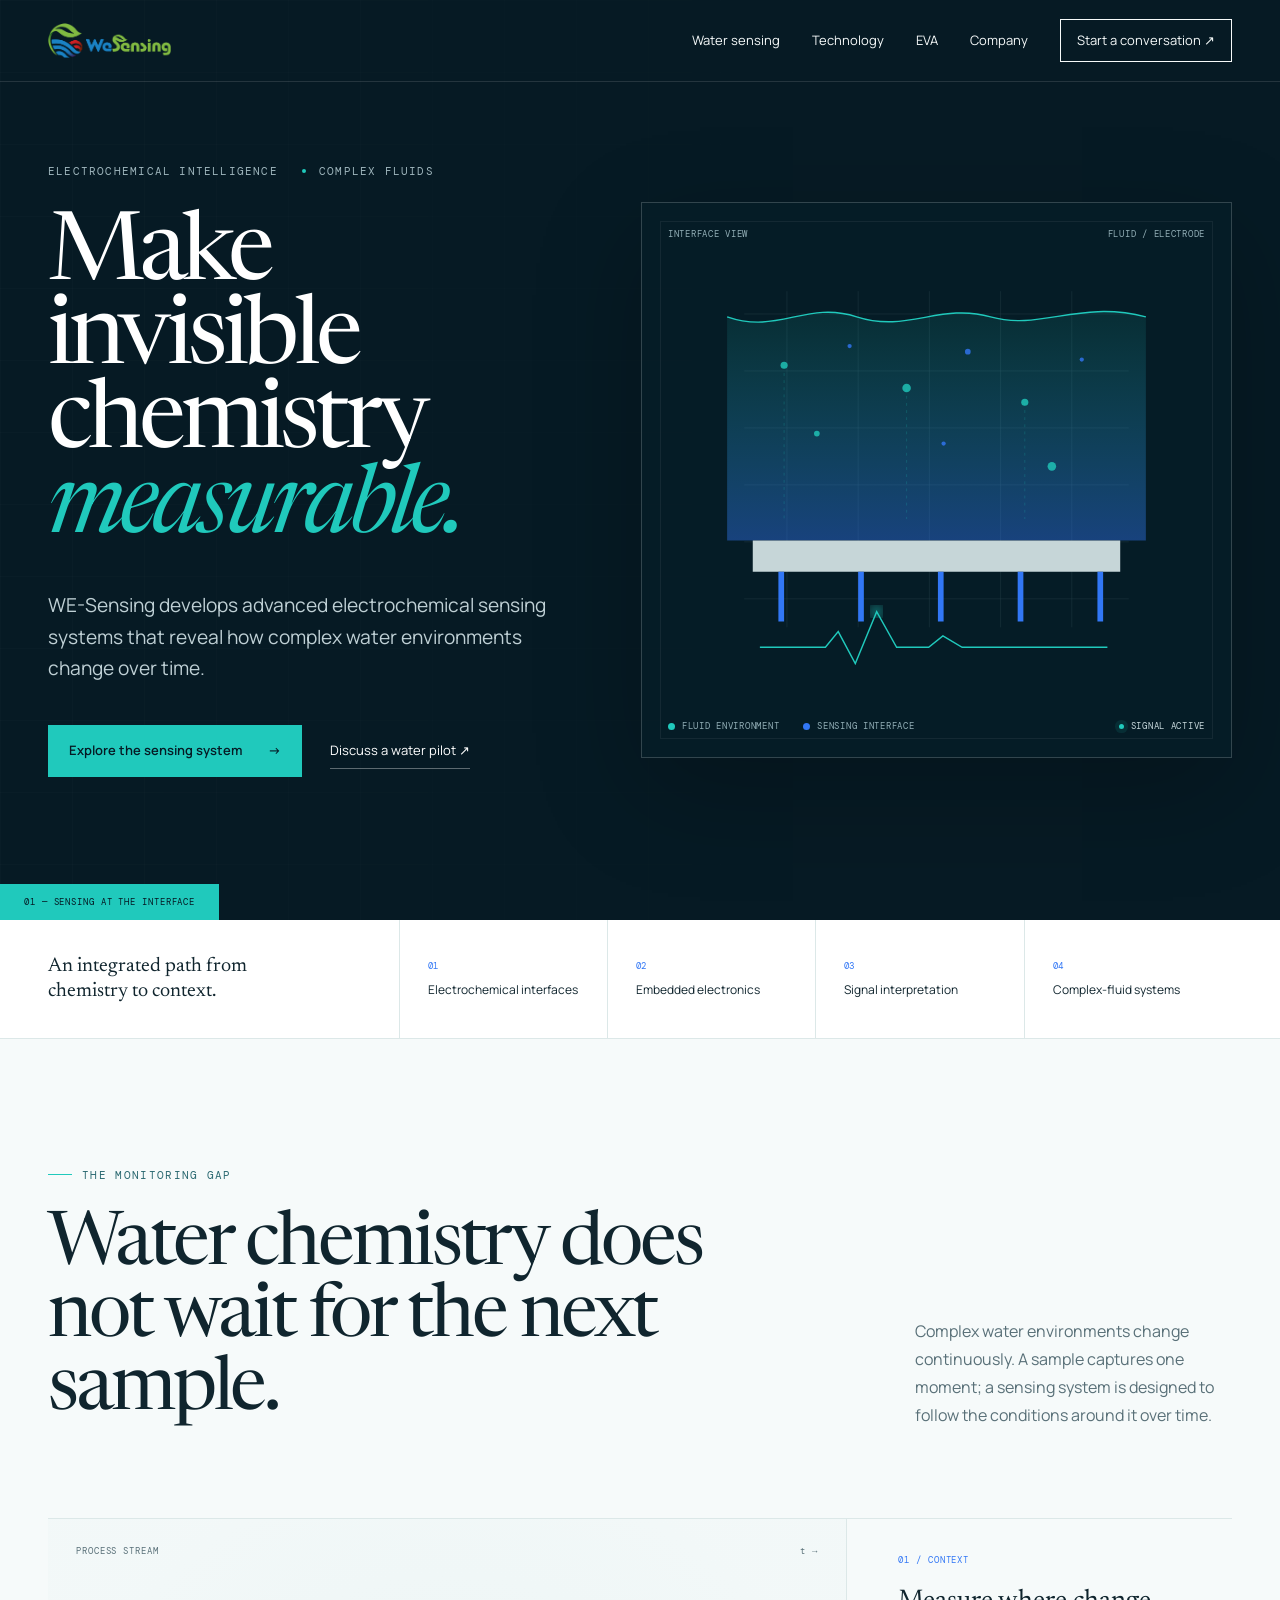
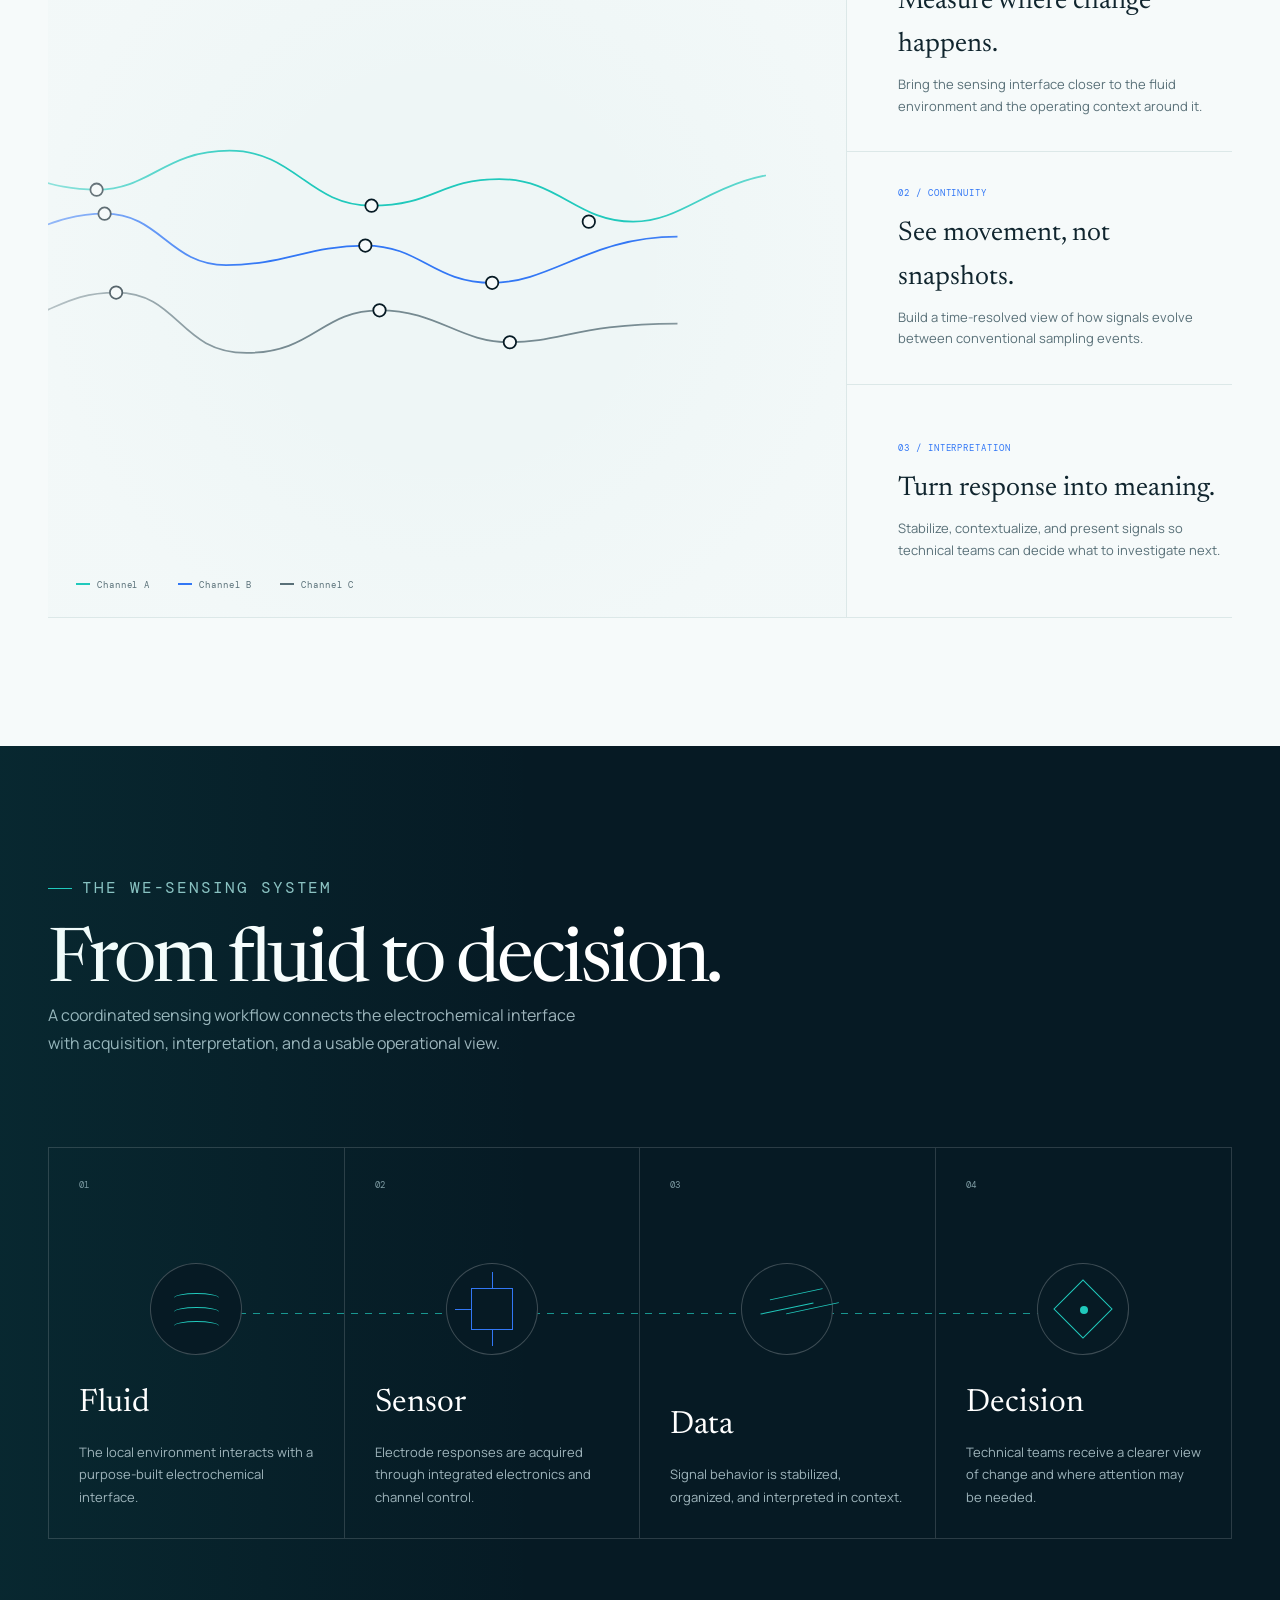
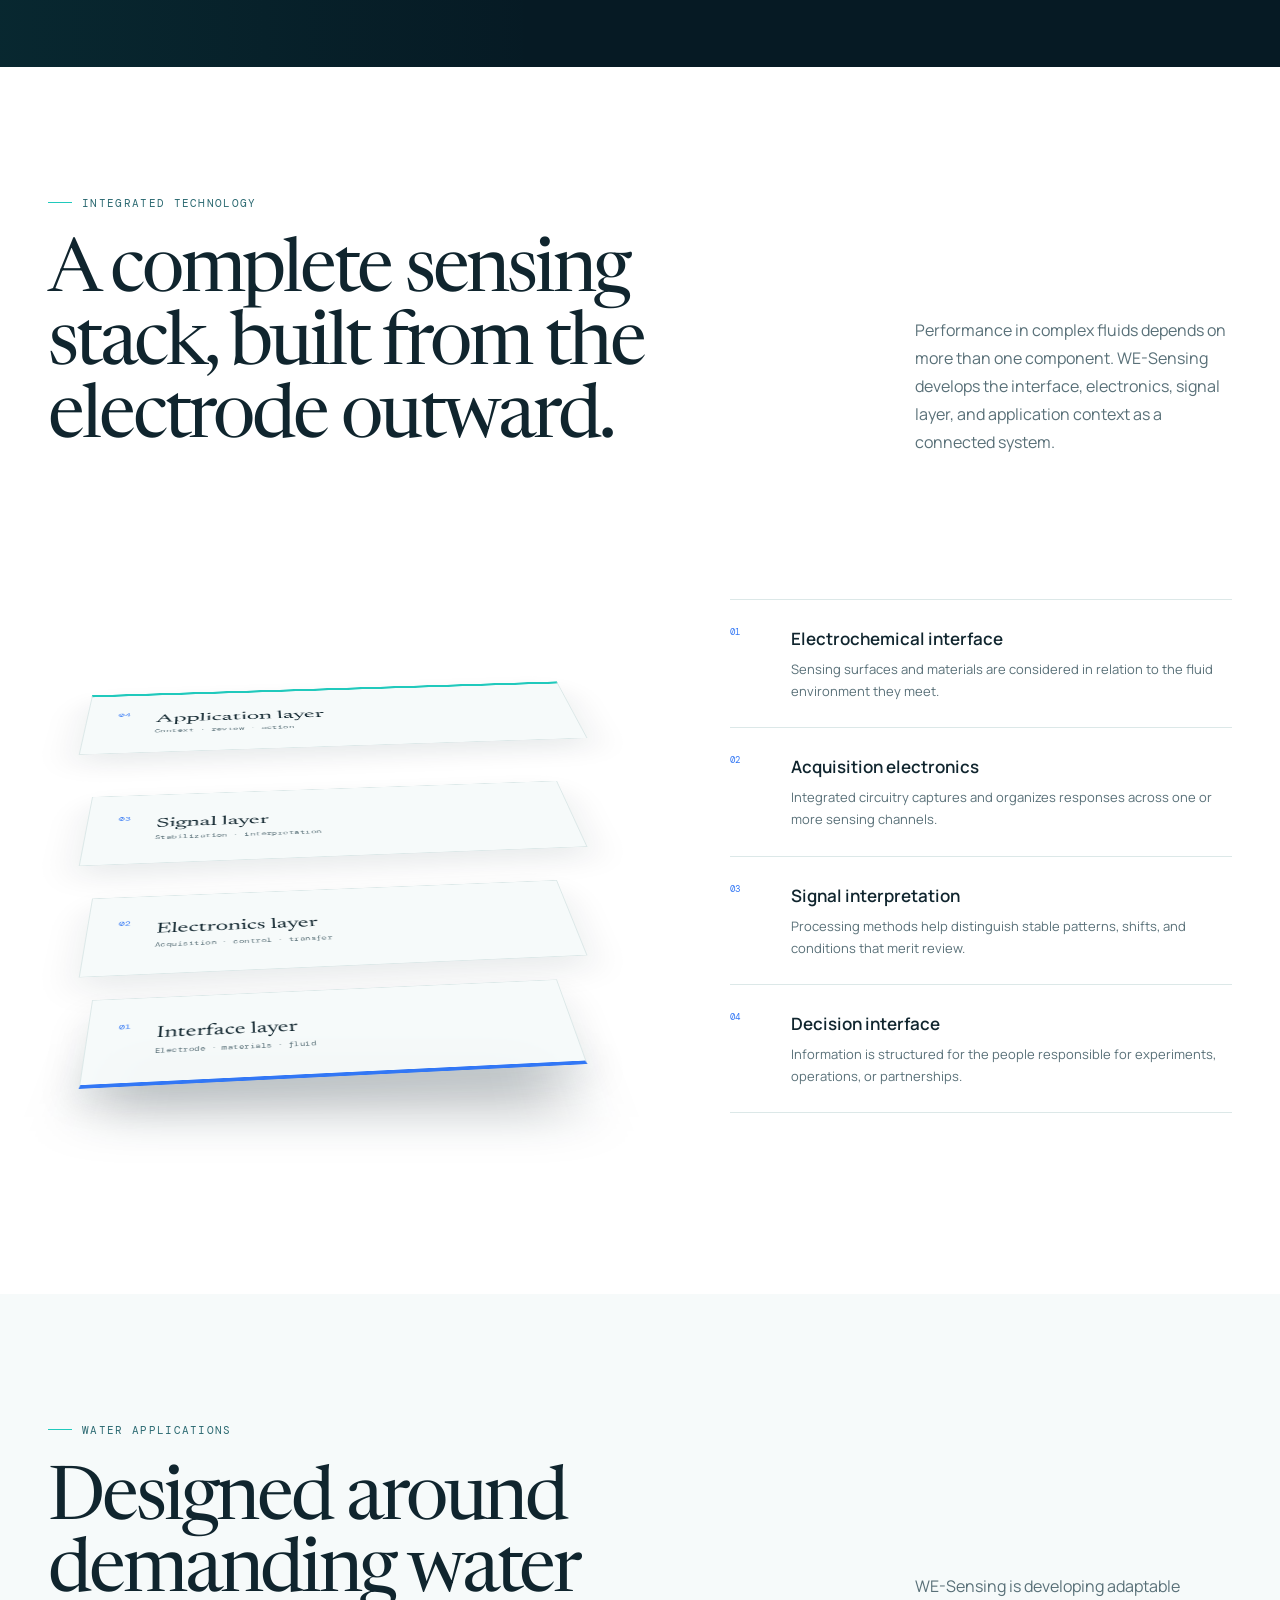
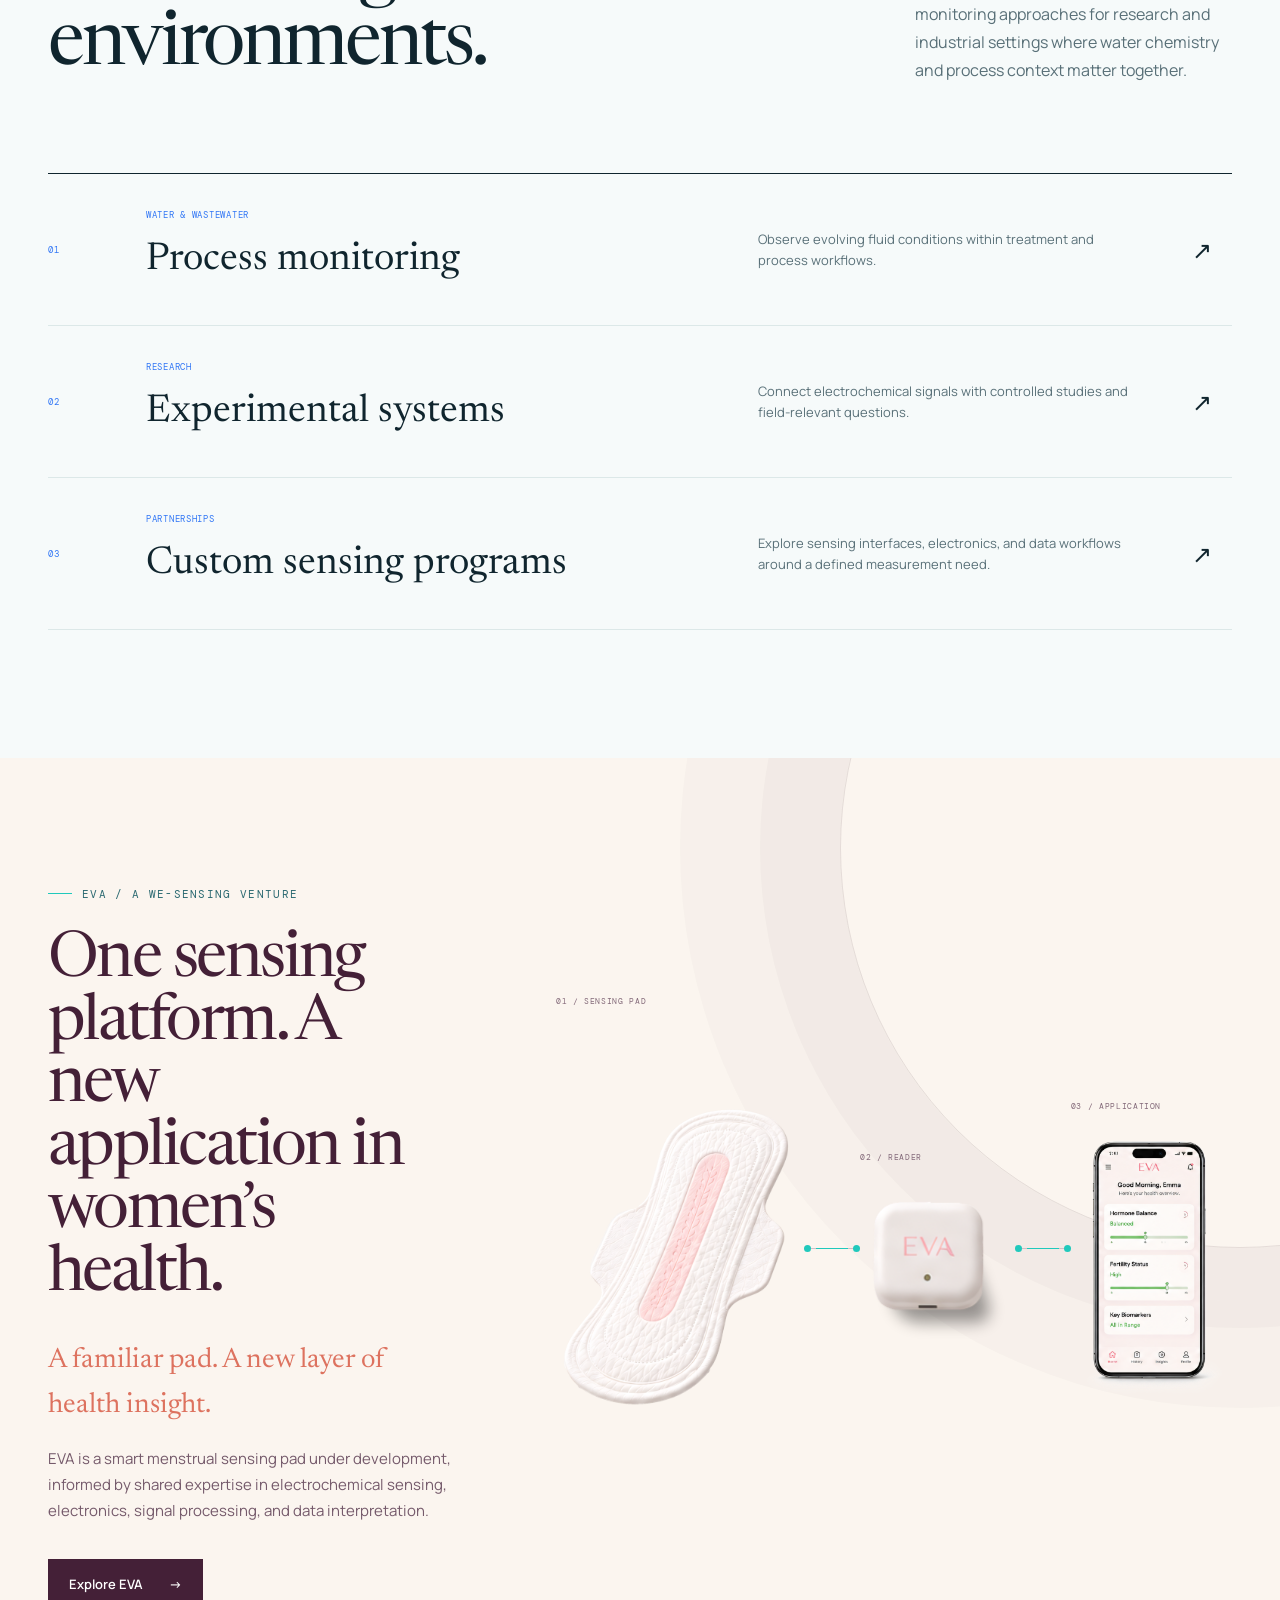
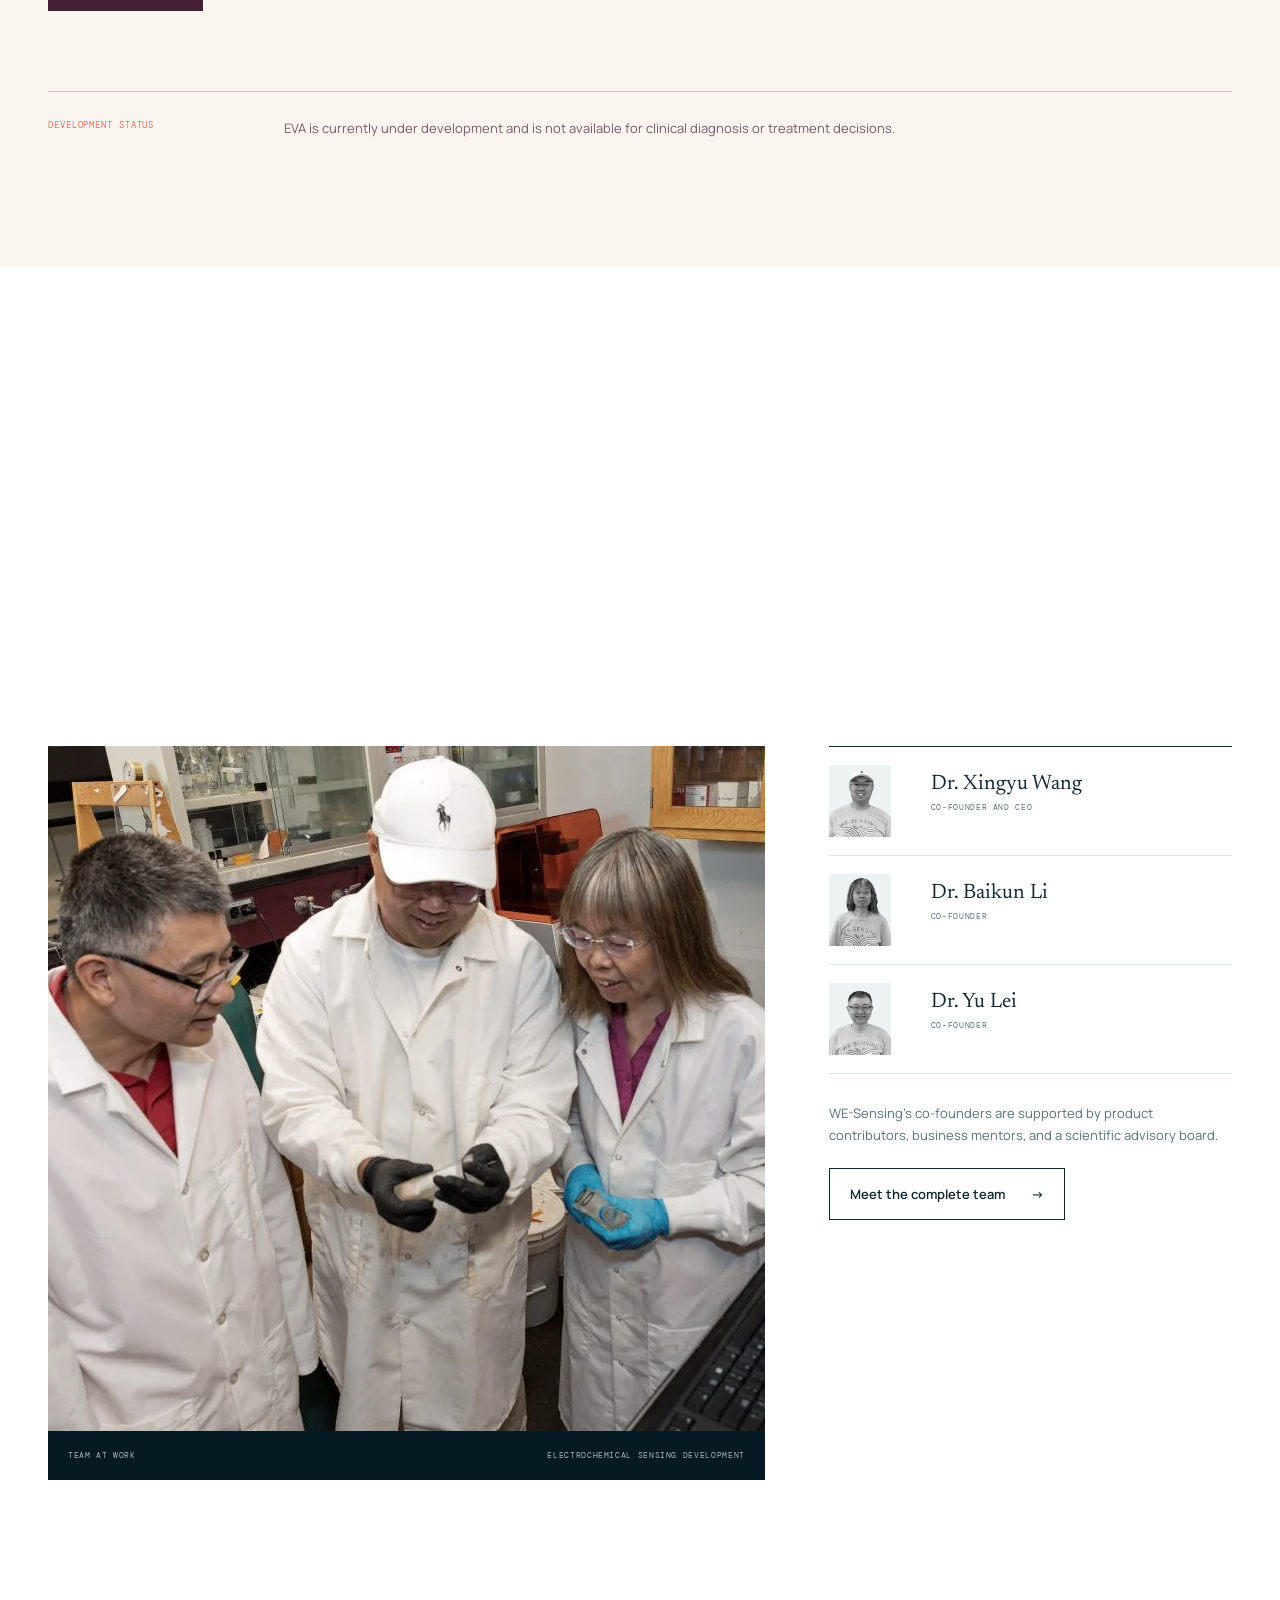
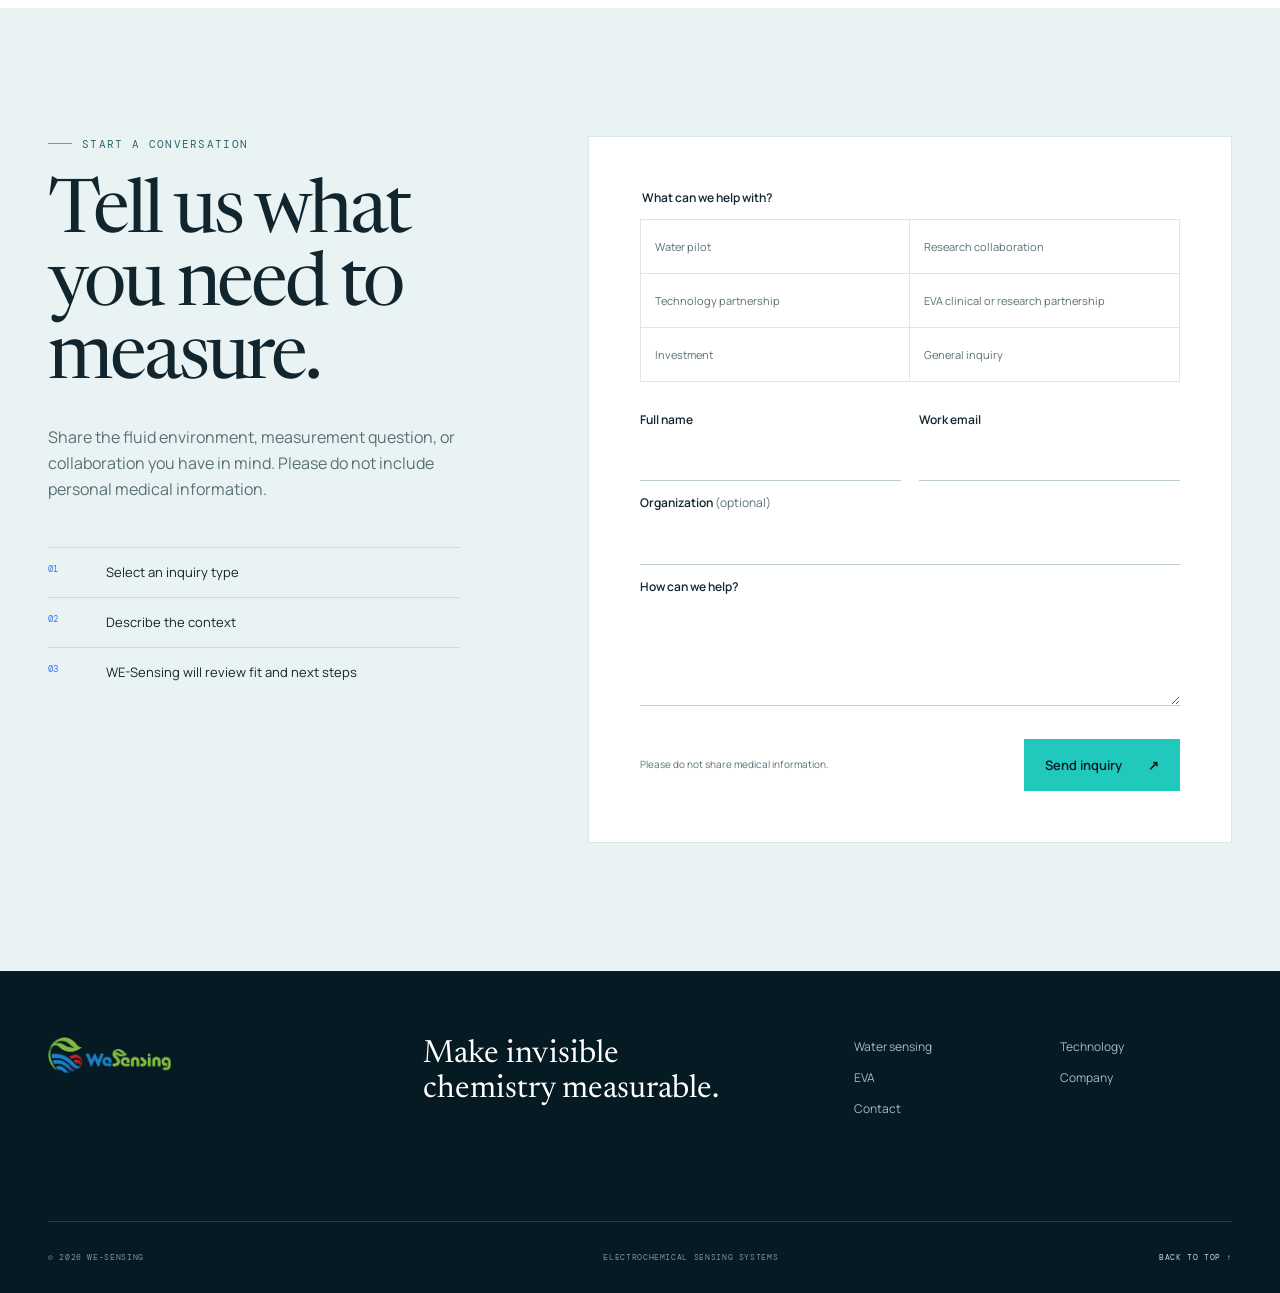
==== commit fb05f783: "Update the website with new photos for team, EVA technology. And also the contact has been changed t" ====
--- a/index.html
+++ b/index.html
@@ -18,7 +18,7 @@
   <link rel="preconnect" href="https://fonts.googleapis.com">
   <link rel="preconnect" href="https://fonts.gstatic.com" crossorigin>
   <link href="https://fonts.googleapis.com/css2?family=DM+Mono:wght@400;500&amp;family=Manrope:wght@400;500;600&amp;family=Newsreader:opsz,wght@6..72,400;6..72,500&amp;display=swap" rel="stylesheet">
-  <link rel="icon" href="assets/favicon.svg" type="image/svg+xml">
+  <link rel="icon" href="assets/logos/WE-Sensing.png" type="image/png">
   <link rel="stylesheet" href="style.css">
   <link rel="stylesheet" href="assets/page-extensions.css">
   <script src="scripts/team-data.js" defer></script>
@@ -239,22 +239,17 @@
         <div class="eva-visual reveal" data-visual="eva-architecture" role="img" aria-label="Conceptual EVA workflow showing a smart pad, reusable reader, and application">
           <div class="eva-step eva-pad">
             <span class="eva-step-label">01 / SENSING PAD</span>
-            <svg viewBox="0 0 300 430" aria-hidden="true">
-              <path class="pad-body" d="M150 12c45 0 70 52 72 104 2 43 63 60 63 99s-61 55-63 99c-2 52-27 104-72 104s-70-52-72-104c-2-44-63-60-63-99s61-56 63-99C80 64 105 12 150 12Z"/>
-              <path class="pad-core" d="M150 78c28 0 37 35 38 73 1 32 36 39 36 64s-35 32-36 64c-1 38-10 73-38 73s-37-35-38-73c-1-32-36-39-36-64s35-32 36-64c1-38 10-73 38-73Z"/>
-              <path class="pad-sensor" d="M116 177h68v76h-68zM150 177v76M116 215h68"/>
-              <circle cx="150" cy="215" r="10"/>
-            </svg>
+            <img class="eva-step__image eva-step__image--pad" src="assets/eva/eva-pad.png" alt="EVA sensing pad">
           </div>
           <div class="eva-connector connector-one" aria-hidden="true"><span></span></div>
           <div class="eva-step eva-reader">
             <span class="eva-step-label">02 / READER</span>
-            <div class="reader-device"><i></i><img class="eva-product-logo" src="assets/logos/EVA.png" alt="EVA"><small>REUSABLE</small></div>
+            <img class="eva-step__image eva-step__image--reader" src="assets/eva/eva-logger.png" alt="EVA reusable reader">
           </div>
           <div class="eva-connector connector-two" aria-hidden="true"><span></span></div>
           <div class="eva-step eva-app">
             <span class="eva-step-label">03 / APPLICATION</span>
-            <div class="app-device"><div class="app-bar"><i></i><i></i></div><strong>Cycle view</strong><div class="app-curve"></div><div class="app-lines"><i></i><i></i><i></i></div></div>
+            <img class="eva-step__image eva-step__image--application" src="assets/eva/application.png" alt="EVA application interface">
           </div>
         </div>
       </div>
@@ -298,7 +293,7 @@
           <div class="contact-route"><span>03</span><p>WE-Sensing will review fit and next steps</p></div>
         </div>
 
-        <form class="inquiry-form reveal" id="inquiry-form" action="mailto:wesensing.ct@gmail.com" method="post" enctype="text/plain">
+        <form class="inquiry-form reveal" id="inquiry-form" action="https://formsubmit.co/ajax/xingyu@we-sensing.com" method="post" novalidate>
           <fieldset>
             <legend>What can we help with?</legend>
             <div class="category-grid">
@@ -316,10 +311,12 @@
           </div>
           <label>Organization <span>(optional)</span><input type="text" name="organization" autocomplete="organization"></label>
           <label>How can we help?<textarea name="message" rows="4" required></textarea></label>
+          <div class="form-honeypot" aria-hidden="true"><label>Leave this field empty<input type="text" name="_honey" tabindex="-1" autocomplete="off"></label></div>
           <div class="form-footer">
-            <p>Submitting opens your default email application. Do not share medical information.</p>
+            <p>Please do not share medical information.</p>
             <button class="button button-primary" type="submit">Send inquiry <span aria-hidden="true">↗</span></button>
           </div>
+          <p class="form-status" id="form-status" role="status" aria-live="polite" hidden></p>
         </form>
       </div>
     </section>
--- a/style.css
+++ b/style.css
@@ -175,11 +175,10 @@
 .eva-visual { min-width: 0; display: grid; grid-template-columns: 1.2fr 56px .75fr 56px .78fr; align-items: center; }
 .eva-step { position: relative; }
 .eva-step-label { display: block; margin-bottom: 15px; color: #836979; font-family: var(--mono); font-size: 8px; letter-spacing: .08em; }
-.eva-pad svg { max-height: 480px; margin: auto; }.pad-body { fill: #fffdf9; stroke: #cdbfc7; stroke-width: 2; }.pad-core { fill: #f2e2de; stroke: #dd725f; stroke-width: 1.4; stroke-dasharray: 4 5; }.pad-sensor { fill: none; stroke: #20c9bc; stroke-width: 1.7; }.eva-pad circle { fill: var(--aqua); }
-.reader-device { height: 168px; padding: 24px; border: 1px solid #c9bac2; background: #fffdf9; box-shadow: 0 18px 34px rgba(68,32,55,.08); display: flex; flex-direction: column; align-items: center; justify-content: center; }
-.reader-device i { width: 32px; height: 32px; margin-bottom: 16px; border: 1px solid var(--aqua); border-radius: 50%; box-shadow: inset 0 0 0 8px #fffdf9, inset 0 0 0 9px var(--aqua); }.reader-device .eva-product-logo { width:76px; height:29px; margin-bottom:2px; object-fit:contain }.reader-device small { color:#8d7181; font-family:var(--mono); font-size:7px; letter-spacing:.12em }
-.app-device { min-height: 270px; padding: 20px; border: 5px solid #442037; border-radius: 24px; background: #fffdf9; box-shadow: 0 18px 34px rgba(68,32,55,.12); }
-.app-bar { display:flex; justify-content:space-between; margin-bottom:28px }.app-bar i { width:20px;height:2px;background:#c9bac2 }.app-device strong { font-family:var(--serif);font-size:18px;font-weight:400 }.app-curve { height:65px; margin:18px 0; border-top:2px solid var(--eva-coral); border-radius:50%; transform:rotate(-5deg) }.app-lines { display:grid;gap:9px }.app-lines i { height:4px;background:#eadfe2 }.app-lines i:nth-child(2){width:78%}.app-lines i:nth-child(3){width:55%}
+.eva-step__image { display:block; width:100%; object-fit:contain; }
+.eva-step__image--pad { height:480px; }
+.eva-step__image--reader { height:168px; }
+.eva-step__image--application { height:270px; }
 .eva-connector { position: relative; height: 1px; background: #cdbfc7; }.eva-connector::before,.eva-connector::after { content:"";position:absolute;top:-3px;width:7px;height:7px;border-radius:50%;background:var(--aqua) }.eva-connector::before{left:0}.eva-connector::after{right:0}.eva-connector span { position:absolute; left:50%; top:0; width:32px; height:1px; transform:translateX(-50%); background:var(--aqua); }
 .eva-notice { position: relative; display: grid; grid-template-columns: 200px 1fr; gap: 36px; margin-top: 80px; padding-top: 26px; border-top: 1px solid #cdbfc7; }
 .eva-notice span { color: var(--eva-coral); font-family: var(--mono); font-size: 9px; letter-spacing: .1em; text-transform: uppercase; }.eva-notice p { color: #755a6b; font-size: 13px; }
@@ -208,6 +207,7 @@
 .inquiry-form input[type="text"], .inquiry-form input[type="email"], .inquiry-form textarea { width: 100%; margin-top: 8px; padding: 12px 0; border: 0; border-bottom: 1px solid #bdcece; border-radius: 0; background: transparent; color: var(--ink); resize: vertical; transition: border-color .2s; }
 .inquiry-form input:focus, .inquiry-form textarea:focus { outline: 0; border-color: var(--blue); box-shadow: 0 1px 0 var(--blue); }
 .form-footer { display: flex; align-items: center; justify-content: space-between; gap: 30px; margin-top: 28px; }.form-footer p { max-width: 310px; color: var(--muted); font-size: 10px; line-height: 1.5; }
+.form-honeypot { position:absolute; width:1px; height:1px; overflow:hidden; clip:rect(0,0,0,0); white-space:nowrap; }.form-status { margin-top:18px; font-size:12px; line-height:1.5; }.form-status.is-success { color:#167269; }.form-status.is-error { color:#a3382c; }.inquiry-form button[disabled] { cursor:wait; opacity:.72; }
 
 .site-footer { background: var(--deep); color: var(--white); }
 .footer-top { min-height: 250px; display: grid; grid-template-columns: .85fr 1fr 1fr; gap: 54px; align-items: start; padding-top: 66px; }
@@ -262,7 +262,7 @@
   .workflow-grid { grid-template-columns:1fr }.workflow-grid li { min-height:310px; border-right:0; border-bottom:1px solid rgba(255,255,255,.15)!important }.workflow-grid li:last-child{border-bottom:0!important}
   .stack-visual { min-height:470px }.stack-layer { left:0; width:100%; height:110px; padding:17px 18px }.stack-layer strong{font-size:20px}.layer-1{top:340px}.layer-2{top:255px}.layer-3{top:170px}.layer-4{top:85px}
   .application-list article { grid-template-columns:36px 1fr 26px }.application-list h3 { font-size:30px }.application-list article:hover { padding-inline:0 }
-  .eva-copy h2 { font-size:clamp(43px, 13vw, 58px) }.eva-lead { font-size:24px }.eva-visual { grid-template-columns:1fr; gap:22px }.eva-pad svg { max-height:390px }.eva-connector { width:1px;height:38px;margin:auto }.eva-connector::before,.eva-connector::after { left:-3px }.eva-connector::before{top:0}.eva-connector::after{top:auto;bottom:0}.eva-connector span{display:none}.eva-reader,.eva-app { width:min(240px,75%); margin:auto }.eva-notice { grid-template-columns:1fr; gap:10px; margin-top:55px }
+  .eva-copy h2 { font-size:clamp(43px, 13vw, 58px) }.eva-lead { font-size:24px }.eva-visual { grid-template-columns:1fr; gap:22px }.eva-step__image--pad { height:390px }.eva-connector { width:1px;height:38px;margin:auto }.eva-connector::before,.eva-connector::after { left:-3px }.eva-connector::before{top:0}.eva-connector::after{top:auto;bottom:0}.eva-connector span{display:none}.eva-reader,.eva-app { width:min(240px,75%); margin:auto }.eva-notice { grid-template-columns:1fr; gap:10px; margin-top:55px }
   .lab-figure figcaption { flex-direction:column;gap:6px }.team-preview { grid-template-columns:1fr }.team-preview article:nth-child(2) { border-top:0 }
   .inquiry-form { padding:24px 18px }.category-grid,.field-row { grid-template-columns:1fr }.category-grid label { min-height:48px }.form-footer { align-items:stretch; flex-direction:column }.form-footer .button { width:100% }
   .footer-top { grid-template-columns:1fr; gap:34px; padding-bottom:45px }.footer-top nav { grid-column:auto;grid-row:auto }.footer-bottom { min-height:82px }
--- a/assets/page-extensions.css
+++ b/assets/page-extensions.css
@@ -571,8 +571,7 @@
 .eva-product-stage__legend span:nth-child(2) i { background: var(--aqua); }
 .eva-product-stage__legend span:nth-child(3) i { background: var(--eva-aubergine); }
 
-.eva-product-pad,
-.eva-mini-pad {
+.eva-product-pad {
   position: absolute;
   width: 230px;
   height: 430px;
@@ -588,9 +587,7 @@
   transform: rotate(-8deg);
 }
 
-.eva-product-pad::before,
-.eva-mini-pad::before,
-.eva-mini-pad::after {
+.eva-product-pad::before {
   content: "";
   position: absolute;
   top: 36%;
@@ -685,15 +682,11 @@
 .eva-component-intro {display:grid;grid-template-columns:repeat(3,1fr);margin-bottom:65px;border-top:1px solid var(--eva-aubergine)}.eva-component-intro article{padding:26px 28px 30px 0;border-bottom:1px solid var(--eva-line)}.eva-component-intro span{color:var(--eva-coral);font-family:var(--mono);font-size:9px}.eva-component-intro h3{margin:18px 0 8px;font-family:var(--serif);font-size:27px;font-weight:400}.eva-component-intro p{max-width:360px;color:#765a6b;font-size:13px;line-height:1.7}
 .eva-product-gallery {display:grid;grid-template-columns:repeat(2,1fr);gap:1px;background:var(--eva-line);border:1px solid var(--eva-line)}
 .eva-gallery-card {position:relative;min-height:450px;padding:26px;overflow:hidden;background:var(--eva-paper)}.eva-gallery-card__meta{position:relative;z-index:3;display:flex;justify-content:space-between}.eva-gallery-card__meta span{color:var(--eva-coral);font-family:var(--mono);font-size:9px}.eva-gallery-card__meta h3{font-size:12px;font-weight:500}
-.eva-mini-pad {left:50%;top:78px;width:190px;height:360px;transform:translateX(-50%);box-shadow:0 20px 40px rgba(68,32,55,.08)}.eva-mini-pad::before{left:-31%;border-right:0;border-radius:60% 0 0 60%}.eva-mini-pad::after{right:-31%;border-left:0;border-radius:0 60% 60% 0}.eva-mini-pad i{position:absolute;inset:58px 30px;border:1px dashed var(--eva-coral);border-radius:48% / 22%;background:#f5e6e3}.eva-mini-pad b{position:absolute;left:50%;top:45%;width:55px;height:72px;border:1px solid var(--aqua);transform:translate(-50%,-50%)}.eva-mini-pad--back i{background:#eee5e8;border-color:#9f8792}.eva-mini-pad--back b{top:auto;bottom:48px;width:18px;height:46px;border-color:var(--eva-aubergine)}
-.eva-gallery-card--exploded {min-height:560px}.eva-layer-stack {position:absolute;inset:88px 50px 28px;perspective:900px}.eva-layer-stack div {position:absolute;left:10%;width:80%;height:105px;padding:18px 22px;border:1px solid var(--eva-line);background:rgba(255,253,250,.95);box-shadow:0 14px 24px rgba(68,32,55,.07);transform:rotateX(58deg) rotateZ(-3deg)}.eva-layer-stack div span{font-family:var(--mono);font-size:8px;letter-spacing:.05em}.eva-layer-stack div:nth-child(1){top:0;border-top:4px solid #eadde1}.eva-layer-stack div:nth-child(2){top:73px;border-top:4px solid var(--eva-coral)}.eva-layer-stack div:nth-child(3){top:146px;border-top:4px solid var(--aqua)}.eva-layer-stack div:nth-child(4){top:219px;border-top:4px solid #d7c2aa}.eva-layer-stack div:nth-child(5){top:292px;border-top:4px solid var(--eva-aubergine)}.eva-layer-stack > i{position:absolute;right:4%;bottom:12%;width:65px;height:25px;border:1px solid var(--aqua);background:#f0fffc}.eva-layer-stack > i span{position:absolute;right:110%;top:6px;width:110px;color:#765a6b;font-family:var(--mono);font-size:7px;font-style:normal}
-.eva-product-logo{display:block;width:90px;height:34px;object-fit:contain}.eva-reader-render {position:absolute;left:50%;top:50%;width:260px;height:175px;display:flex;flex-direction:column;align-items:center;justify-content:center;border:1px solid var(--eva-line);background:#fffdfa;box-shadow:0 24px 50px rgba(68,32,55,.1);transform:translate(-50%,-44%)}.eva-reader-render i{width:44px;height:44px;margin-bottom:12px;border:1px solid var(--aqua);border-radius:50%;box-shadow:inset 0 0 0 11px #fffdfa,inset 0 0 0 12px var(--aqua)}.eva-reader-render .eva-product-logo{margin-bottom:2px}.eva-reader-render small{color:#947989;font-family:var(--mono);font-size:7px;letter-spacing:.12em}
-.eva-kit-render {position:absolute;left:50%;top:50%;width:300px;height:230px;padding:35px;border:1px solid #c7b5be;background:#f3e7e1;box-shadow:18px 20px 0 #fffdfa,18px 20px 0 1px var(--eva-line);transform:translate(-54%,-48%)}.eva-kit-render .eva-product-logo--kit{width:118px;height:44px}.eva-kit-render small{display:block;color:#866a79;font-family:var(--mono);font-size:8px;letter-spacing:.14em}.eva-kit-render i{position:absolute;right:30px;bottom:30px;width:48px;height:48px;border:1px solid var(--aqua);border-radius:50%}
-.eva-app-render {position:absolute;left:50%;top:70px;width:230px;height:390px;padding:38px 25px;border:6px solid var(--eva-aubergine);border-radius:30px;background:#fffdfa;box-shadow:0 24px 45px rgba(68,32,55,.12);transform:translateX(-50%)}.eva-app-render span{font-family:var(--serif);font-size:20px}.eva-app-render__curve{display:block;height:105px;margin:38px 0 24px;border-top:2px solid var(--eva-coral);border-radius:50%;transform:rotate(-6deg)}.eva-app-render b{display:block;width:100%;height:5px;margin-top:14px;background:#eadde1}.eva-app-render b:nth-last-child(2){width:74%}.eva-app-render b:last-child{width:49%}
+.eva-gallery-card--exploded {min-height:560px}.eva-gallery-image{position:absolute;inset:68px 24px 24px;display:block;width:calc(100% - 48px);height:calc(100% - 92px);object-fit:contain}.eva-gallery-image--layer{inset:76px 24px 24px;height:calc(100% - 100px)}.eva-gallery-image--application{inset:64px 24px 22px;height:calc(100% - 86px)}
 
 .eva-how {background:var(--eva-aubergine);color:var(--white)}.eva-how .kicker{color:#d6b5c4}.eva-how .section-heading h2{color:var(--white)}.eva-how-grid{display:grid;grid-template-columns:repeat(4,1fr);border:1px solid rgba(255,255,255,.16)}.eva-how-grid li{position:relative;min-height:390px;padding:28px;border-right:1px solid rgba(255,255,255,.16)}.eva-how-grid li:last-child{border:0}.eva-how-grid > li > span{font-family:var(--mono);font-size:9px;color:#d5b7c4}.eva-how-grid h3{margin-top:170px;font-family:var(--serif);font-size:33px;font-weight:400}.eva-how-grid p{margin-top:12px;color:#d6c4cc;font-size:13px;line-height:1.7}.eva-how-icon{position:absolute;top:90px;left:28px;width:82px;height:82px;border:1px solid rgba(255,255,255,.25);border-radius:50%}.eva-how-icon--use i{position:absolute;inset:22px 28px;border:1px solid var(--eva-coral);border-radius:50% / 25%}.eva-how-icon--sense i:first-child{position:absolute;left:20px;right:20px;top:28px;height:1px;background:var(--aqua);box-shadow:0 12px 0 var(--aqua),0 24px 0 var(--aqua)}.eva-how-icon--sense i:last-child{position:absolute;left:40px;top:18px;width:1px;height:45px;background:rgba(255,255,255,.3)}.eva-how-icon--interpret i{position:absolute;left:18px;right:18px;top:41px;height:1px;background:var(--aqua);transform:rotate(-12deg);box-shadow:10px -9px 0 var(--aqua),22px 7px 0 var(--aqua)}.eva-how-icon--understand i{position:absolute;inset:21px;border:1px solid var(--eva-coral);transform:rotate(45deg)}
 
-.eva-technology-page{background:var(--eva-paper)}.eva-tech-layout{display:grid;grid-template-columns:1.05fr .95fr;gap:clamp(60px,8vw,120px);align-items:center}.eva-tech-architecture{min-height:550px;padding:38px;display:grid;grid-template-columns:1fr 54px .75fr 54px .8fr;align-items:center;border:1px solid var(--eva-line);background:var(--eva-ivory)}.eva-electrode-detail,.eva-tech-reader,.eva-tech-data{min-height:220px;padding:22px;border:1px solid var(--eva-line);background:var(--eva-paper)}.eva-electrode-detail span,.eva-tech-reader span,.eva-tech-data span{font-family:var(--mono);font-size:8px;letter-spacing:.07em}.eva-electrode-detail{position:relative;overflow:hidden}.eva-electrode-detail i{position:absolute;left:20px;right:20px;height:1px;background:var(--aqua)}.eva-electrode-detail i:nth-child(2){top:95px}.eva-electrode-detail i:nth-child(3){top:125px}.eva-electrode-detail i:nth-child(4){top:155px}.eva-electrode-detail b{position:absolute;left:50%;top:75px;width:70px;height:110px;border:1px solid var(--eva-coral);transform:translateX(-50%)}.eva-tech-reader{display:flex;flex-direction:column;align-items:center;justify-content:center}.eva-tech-reader .eva-product-logo{width:76px;height:30px;margin-top:30px}.eva-tech-reader small{font-family:var(--mono);font-size:7px}.eva-tech-data i{display:block;height:4px;margin-top:20px;background:#eadde1}.eva-tech-data i:nth-child(2){margin-top:60px;border-top:2px solid var(--eva-coral);border-radius:50%;background:transparent;transform:rotate(-6deg)}.eva-tech-data i:last-child{width:65%}.eva-tech-flow{height:1px;background:var(--eva-line)}.eva-tech-flow i{display:block;width:7px;height:7px;margin:-3px auto 0;border-radius:50%;background:var(--aqua)}
+.eva-technology-page{background:var(--eva-paper)}.eva-tech-layout{display:grid;grid-template-columns:1.05fr .95fr;gap:clamp(60px,8vw,120px);align-items:center}.eva-tech-architecture{min-height:550px;padding:38px;display:flex;align-items:center;justify-content:center;border:1px solid var(--eva-line);background:var(--eva-ivory)}.eva-tech-architecture__image{display:block;width:100%;height:100%;object-fit:contain}
 .eva-tech-modules article{display:grid;grid-template-columns:42px 1fr;gap:14px;padding:23px 0;border-bottom:1px solid var(--eva-line)}.eva-tech-modules article:first-child{border-top:1px solid var(--eva-line)}.eva-tech-modules article>span{color:var(--eva-coral);font-family:var(--mono);font-size:9px}.eva-tech-modules h3{margin-bottom:6px;font-size:16px}.eva-tech-modules p{color:#765a6b;font-size:13px;line-height:1.65}.eva-capabilities{display:grid;grid-template-columns:repeat(6,1fr);margin-top:70px;border-top:1px solid var(--eva-line);border-left:1px solid var(--eva-line)}.eva-capabilities span{min-height:74px;display:flex;align-items:center;padding:14px;border-right:1px solid var(--eva-line);border-bottom:1px solid var(--eva-line);font-family:var(--mono);font-size:8px;letter-spacing:.06em}
 
 .eva-development{background:var(--eva-ivory)}.eva-roadmap{display:grid;grid-template-columns:repeat(4,1fr);border-top:1px solid var(--eva-aubergine);border-left:1px solid var(--eva-line)}.eva-roadmap li{min-height:170px;padding:24px;border-right:1px solid var(--eva-line);border-bottom:1px solid var(--eva-line)}.eva-roadmap span{color:var(--eva-coral);font-family:var(--mono);font-size:9px}.eva-roadmap h3{margin-top:55px;font-family:var(--serif);font-size:23px;font-weight:400;line-height:1.1}.eva-development-disclaimer{display:grid;grid-template-columns:170px 1fr;gap:36px;margin-top:55px;padding:24px 0;border-block:1px solid var(--eva-line)}.eva-development-disclaimer span{color:var(--eva-coral);font-family:var(--mono);font-size:9px;letter-spacing:.1em;text-transform:uppercase}.eva-development-disclaimer p{color:#765a6b;font-size:13px}
@@ -724,7 +717,7 @@
   .team-group--advisory .team-group__grid { grid-template-columns: repeat(2, 1fr); }
   .team-group--advisory { margin-inline: 0; padding-inline: 0; }
   .eva-local-nav { top:72px }.eva-local-nav .page-width{overflow-x:auto;justify-content:flex-start;gap:28px;scrollbar-width:none}.eva-local-nav a{flex:0 0 auto}
-  .eva-context-grid,.eva-component-intro { grid-template-columns:1fr }.eva-context-grid article{min-height:180px}.eva-context-grid h3{margin-top:26px}.eva-product-gallery{grid-template-columns:1fr}.eva-how-grid{grid-template-columns:1fr 1fr}.eva-how-grid li:nth-child(2){border-right:0}.eva-how-grid li:nth-child(-n+2){border-bottom:1px solid rgba(255,255,255,.16)}.eva-how-grid li:nth-child(3){border-bottom:0}.eva-tech-architecture{min-height:auto;grid-template-columns:1fr;gap:24px}.eva-tech-flow{width:1px;height:34px;margin:auto}.eva-roadmap{grid-template-columns:1fr 1fr}.eva-partnership-list{margin-top:30px}
+  .eva-context-grid,.eva-component-intro { grid-template-columns:1fr }.eva-context-grid article{min-height:180px}.eva-context-grid h3{margin-top:26px}.eva-product-gallery{grid-template-columns:1fr}.eva-how-grid{grid-template-columns:1fr 1fr}.eva-how-grid li:nth-child(2){border-right:0}.eva-how-grid li:nth-child(-n+2){border-bottom:1px solid rgba(255,255,255,.16)}.eva-how-grid li:nth-child(3){border-bottom:0}.eva-tech-architecture{min-height:auto}.eva-roadmap{grid-template-columns:1fr 1fr}.eva-partnership-list{margin-top:30px}
 }
 
 @media (max-width: 600px) {
@@ -752,7 +745,7 @@
   .eva-product-stage__connection { left:22%;right:22%;top:68% }.eva-product-stage__legend{gap:12px;flex-wrap:wrap}.eva-hero-disclaimer,.eva-development-disclaimer,.eva-footer-disclaimer .page-width{grid-template-columns:1fr;gap:10px;padding-block:22px}
   .eva-local-nav { display:none }
   .eva-timeline{padding:34px 16px}.eva-timeline__labels,.eva-timeline__caption{grid-template-columns:1fr 1.5fr 1fr;font-size:6px}.eva-timeline__track{grid-template-columns:18px 1fr 18px}.eva-timeline__track span i{width:8px;height:8px}
-  .eva-gallery-card{min-height:460px;padding:20px}.eva-gallery-card--exploded{min-height:560px}.eva-layer-stack{inset:85px 20px 25px}.eva-reader-render{width:220px}.eva-kit-render{width:240px;height:200px}.eva-app-render{height:350px;width:205px}
+  .eva-gallery-card{min-height:460px;padding:20px}.eva-gallery-card--exploded{min-height:560px}.eva-gallery-image{inset:62px 16px 20px;width:calc(100% - 32px);height:calc(100% - 82px)}.eva-gallery-image--layer{inset:72px 16px 20px;height:calc(100% - 92px)}.eva-gallery-image--application{inset:58px 16px 18px;height:calc(100% - 76px)}
   .eva-how-grid { grid-template-columns:1fr }.eva-how-grid li{min-height:330px;border-right:0;border-bottom:1px solid rgba(255,255,255,.16)!important}.eva-how-grid li:last-child{border-bottom:0!important}.eva-how-grid h3{margin-top:145px}
   .eva-tech-architecture{padding:20px}.eva-capabilities{grid-template-columns:1fr 1fr}.eva-roadmap{grid-template-columns:1fr}.eva-roadmap li{min-height:130px}.eva-roadmap h3{margin-top:35px}.eva-partnerships h2{font-size:clamp(46px,14vw,62px)}
 }
